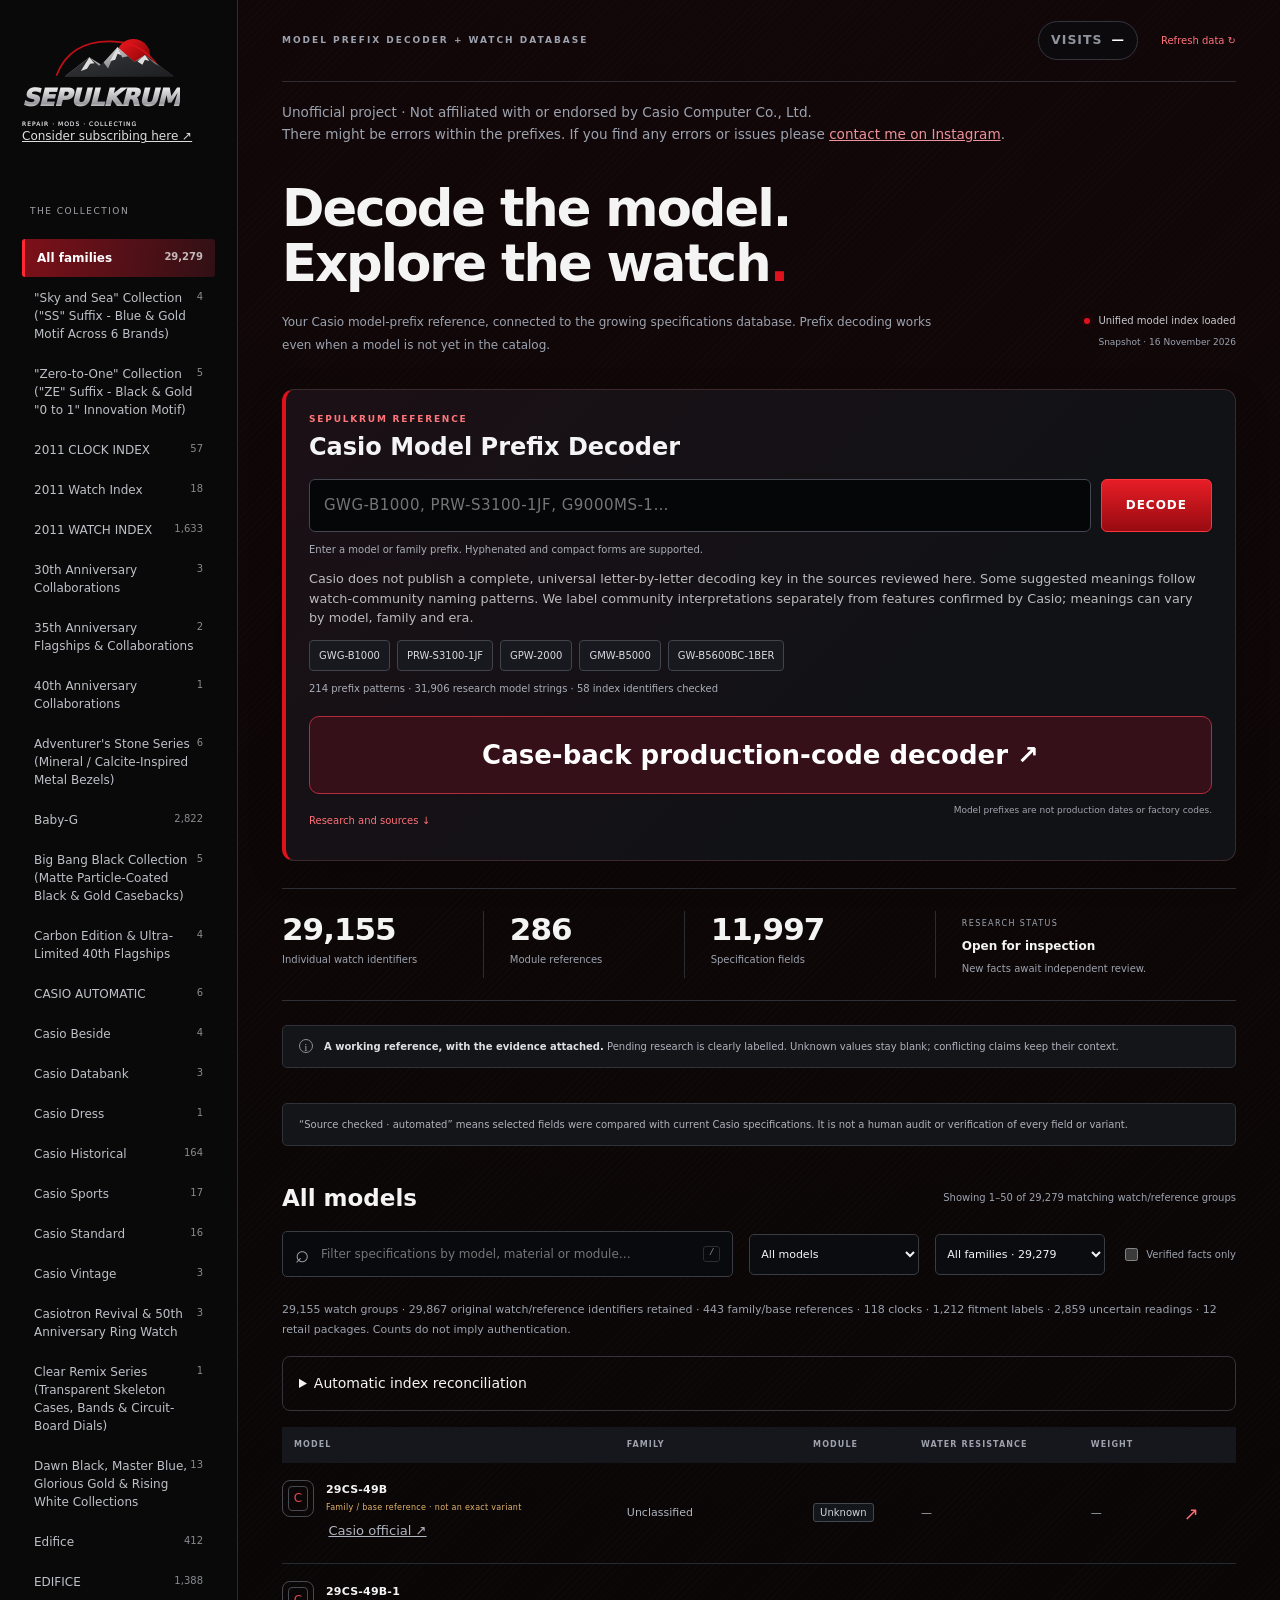
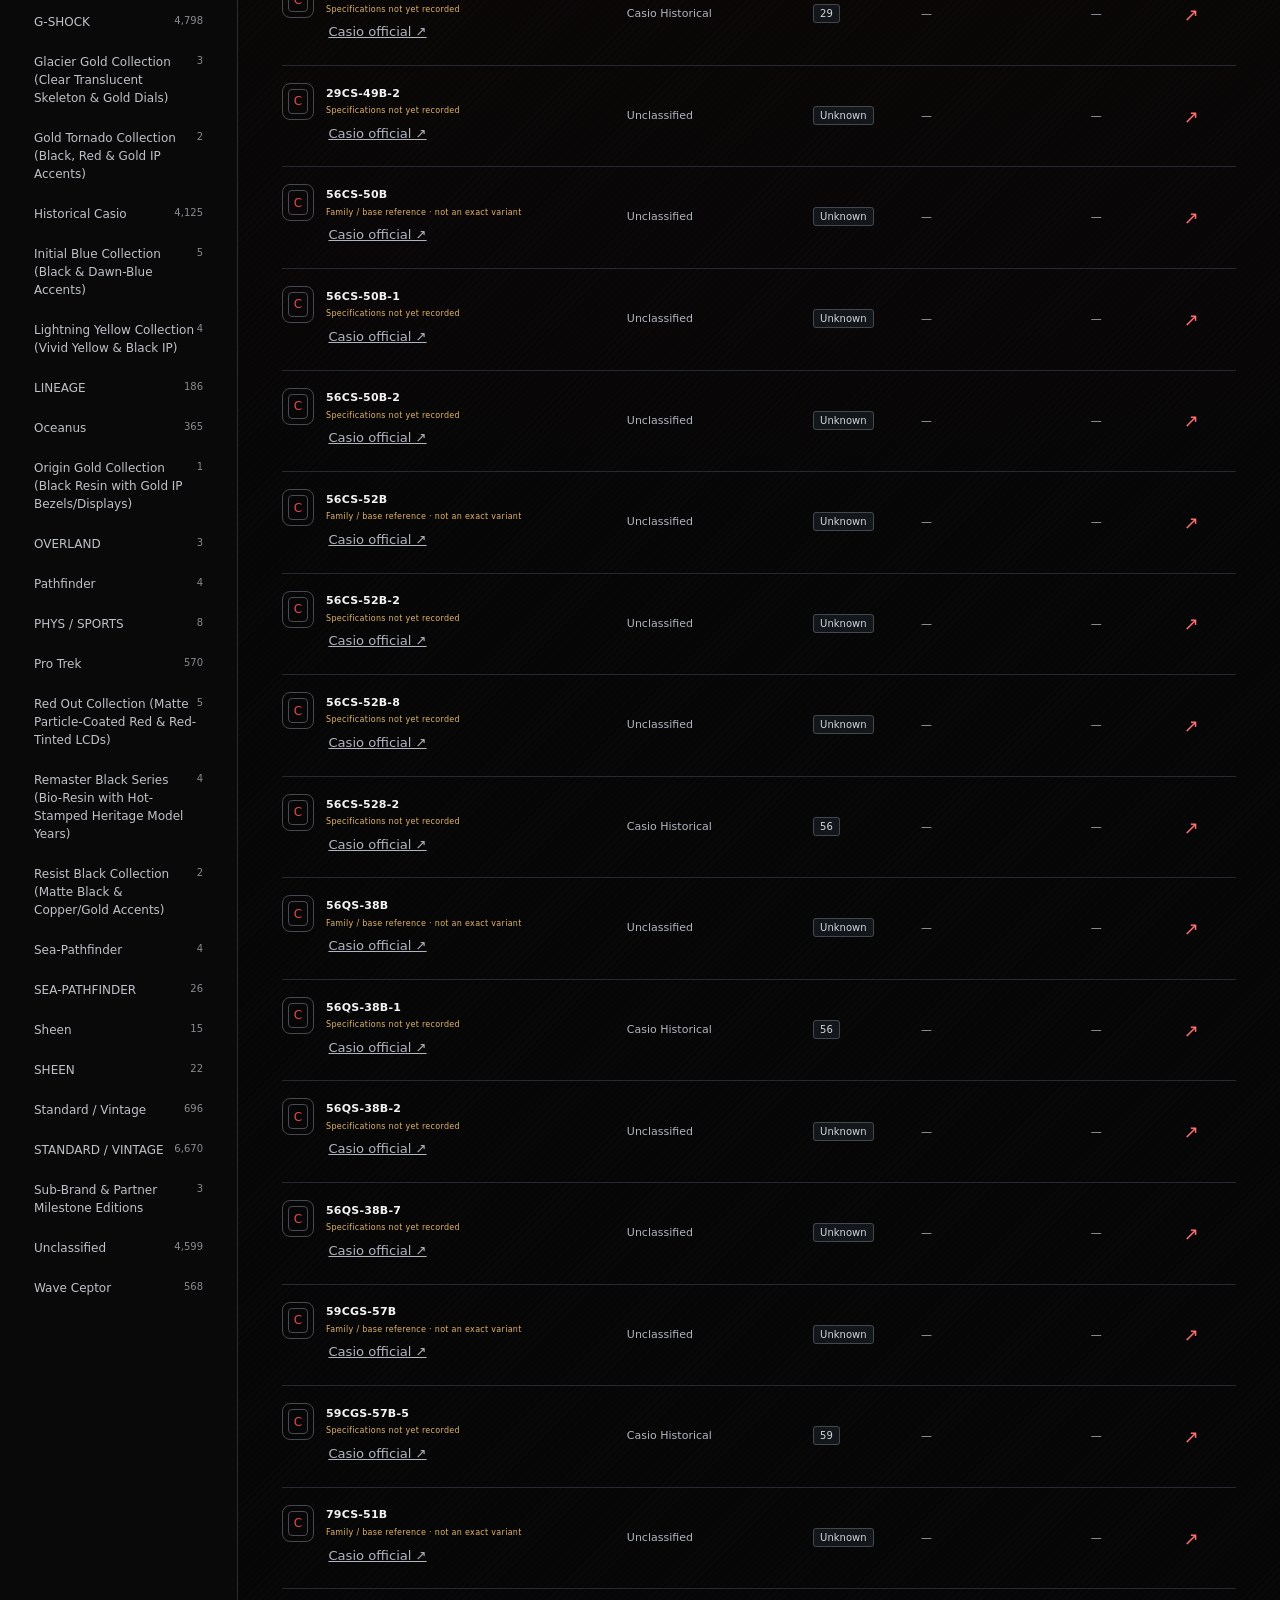
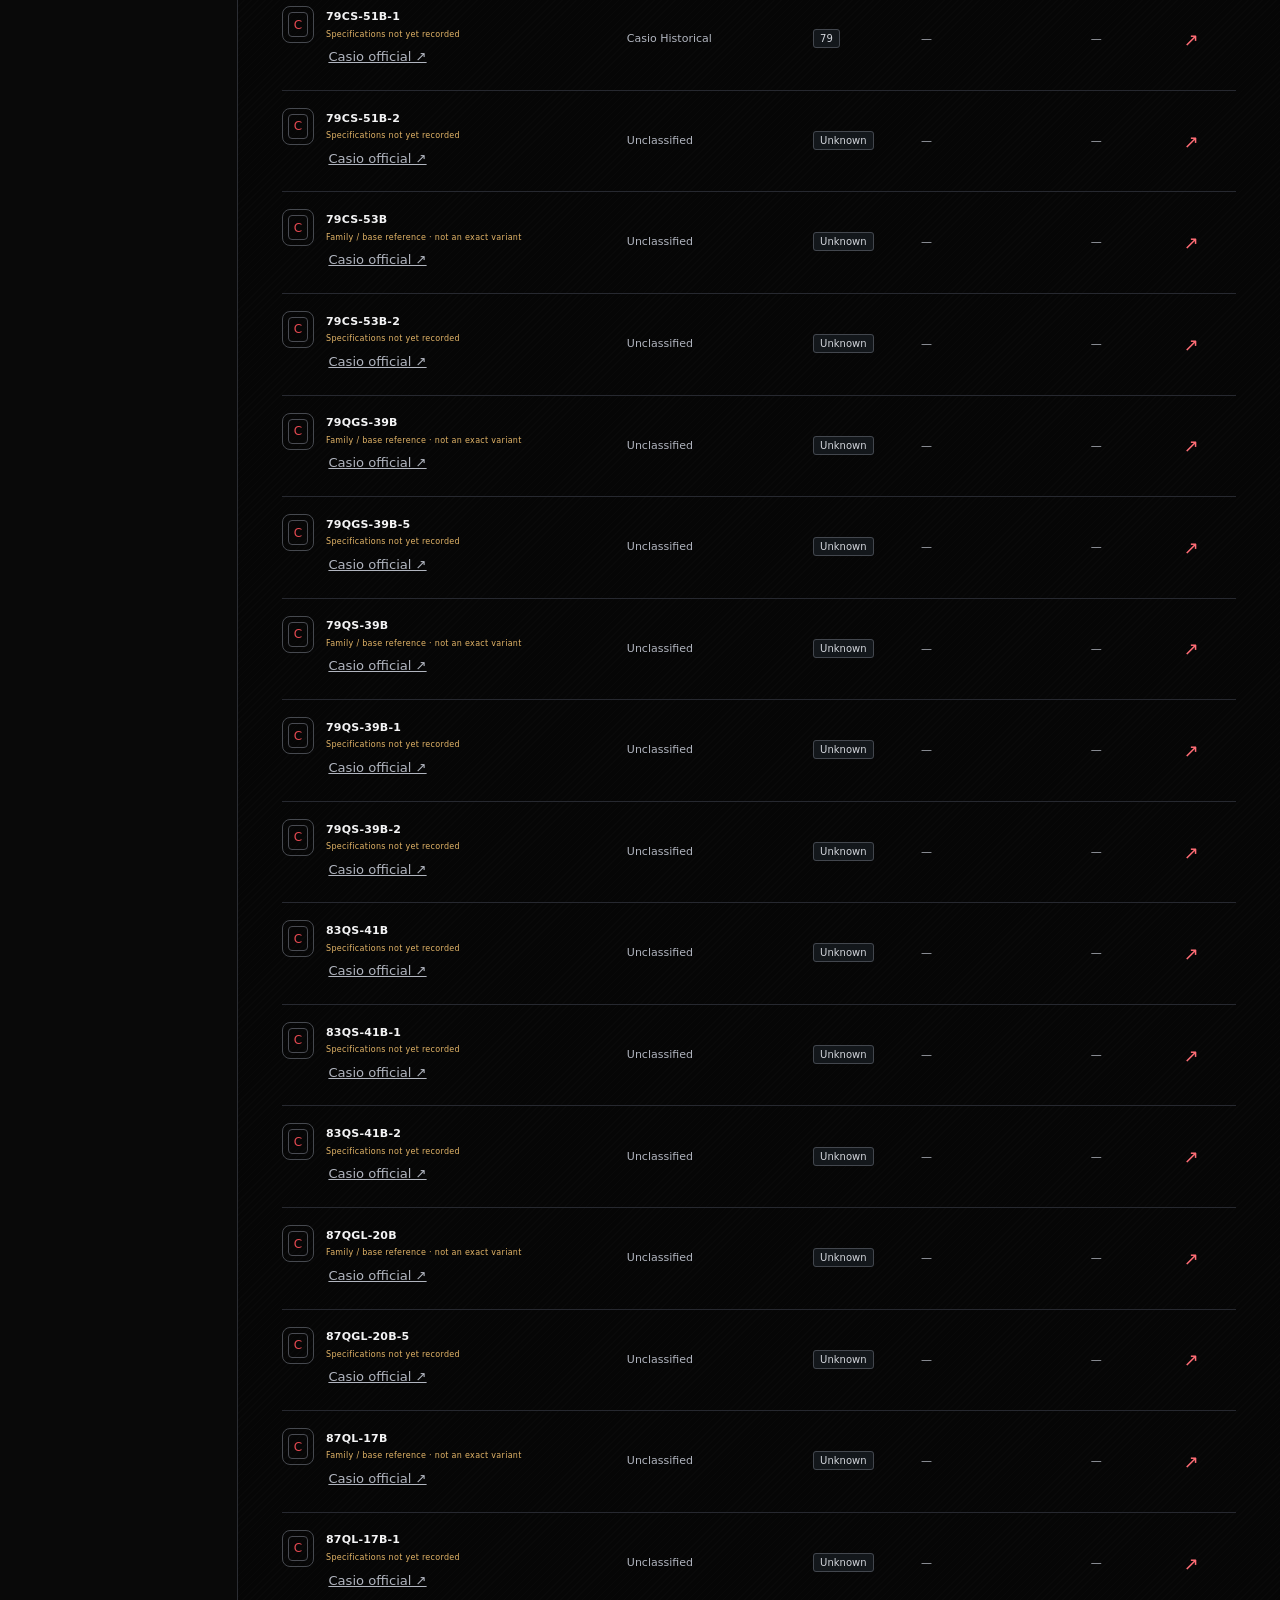
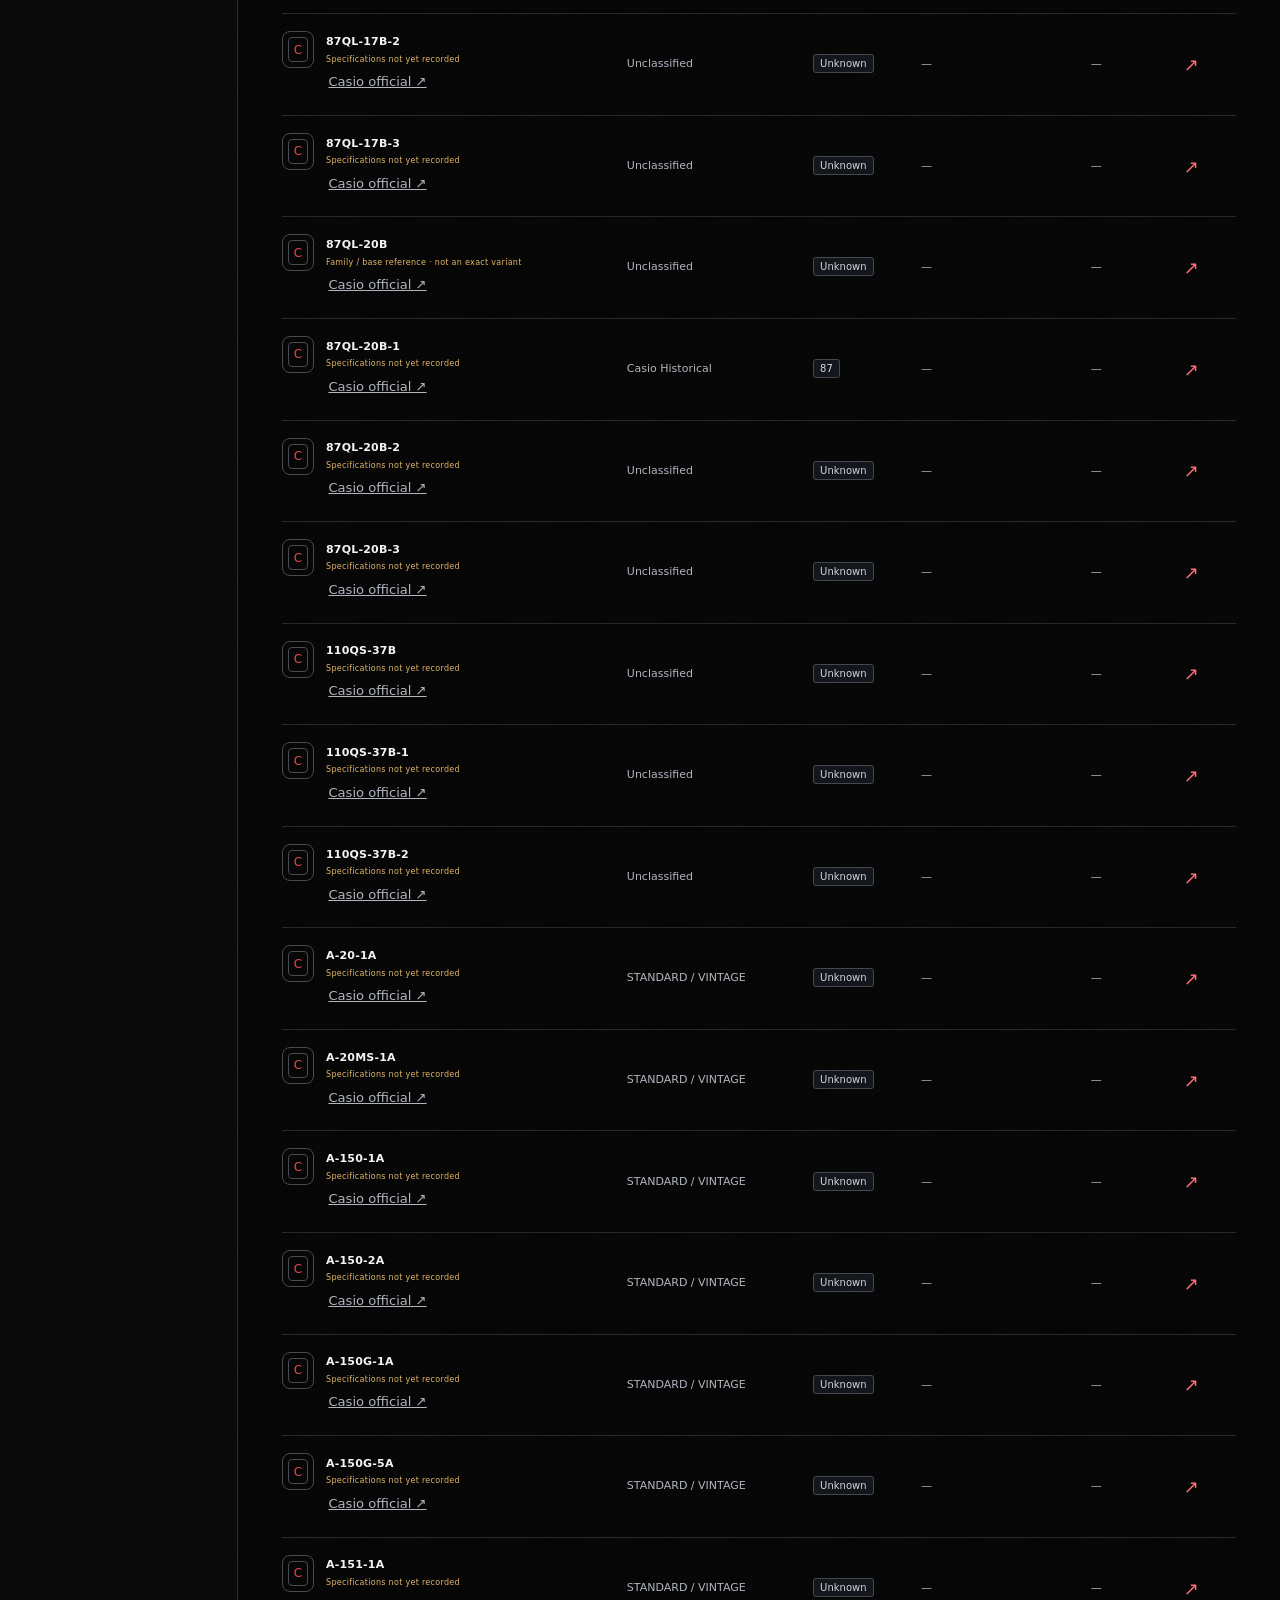
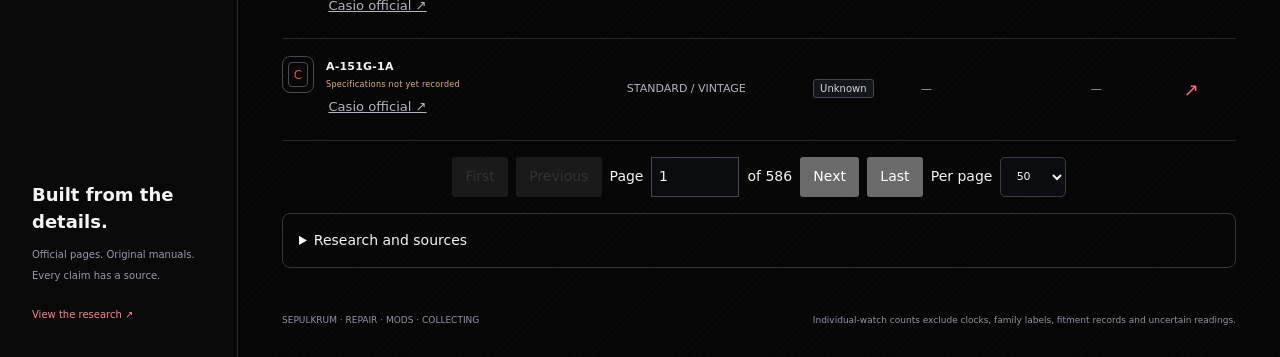
==== prefixes/index.html @ 266c1bc8 "Implement G-B001MVA research and Module 3519 specifications; keep images beta only" ====
<!doctype html><html lang="en"><head><meta charset="UTF-8"><meta name="viewport" content="width=device-width,initial-scale=1"><meta name="theme-color" content="#090909"><meta name="description" content="Explore the SEPULKRUM Casio watch specifications database. Model details, module functions and original source evidence."><title>SEPULKRUM — Model Prefix Decoder & Specifications</title><link rel="stylesheet" href="style.css?v=official-audit-20261117"></head><body>
<a class="skip" href="#search">Skip to watch search</a>
<div class="layout"><aside class="sidebar"><a class="brand" href="#" aria-label="SEPULKRUM home"><img class="brand-emblem" src="brand-emblem.svg" alt="SEPULKRUM mountain and red sun emblem"><span class="brand-name">SEPULKRUM<small>REPAIR · MODS · COLLECTING</small></span></a><a class="subscribe-link" href="https://www.youtube.com/@sepulkrum?sub_confirmation=1" target="_blank" rel="noopener noreferrer">Consider subscribing here ↗</a><div class="collection-heading"><span>THE COLLECTION</span></div><nav id="families" aria-label="Filter by Casio family"></nav><div class="sidebar-foot"><p>Built from the details.</p><small>Official pages. Original manuals.<br>Every claim has a source.</small><a href="https://github.com/SEPULKRUM/casio-watch-specs" target="_blank" rel="noopener noreferrer">View the research ↗</a></div></aside>
<main><header class="topline"><span class="eyebrow">MODEL PREFIX DECODER + WATCH DATABASE</span><div class="top-actions"><span class="visit-badge" title="Model Prefix Decoder visits"><span class="visit-label">Visits</span><span class="visit-number" id="prefixVisitCount" aria-live="polite">—</span></span><button id="refresh" class="text-button">Refresh data ↻</button></div></header>
<p class="unofficial-disclaimer" role="note">Unofficial project · Not affiliated with or endorsed by Casio Computer Co., Ltd.<br>There might be errors within the prefixes. If you find any errors or issues please <a href="https://www.instagram.com/master_tinkerer_sommelier?dlrf=MXQwZjltd3k2bmtzMA%3D%3D&amp;utm_source=qr" target="_blank" rel="noopener noreferrer">contact me on Instagram</a>.</p><section class="intro"><div><h1>Decode the model.<br>Explore the watch<span>.</span></h1><p>Your Casio model-prefix reference, connected to the growing specifications database. Prefix decoding works even when a model is not yet in the catalog.</p></div><div class="data-note"><span class="pulse"></span><span id="data-status" role="status">Loading catalog…</span><small id="updated">Public reference · growing collection</small></div></section>
<section class="prefix-panel" aria-labelledby="prefix-heading"><div class="section-kicker">SEPULKRUM REFERENCE</div><h2 id="prefix-heading">Casio Model Prefix Decoder</h2><form id="prefix-form" class="prefix-form"><label class="sr-only" for="prefix-input">Casio model or prefix</label><input id="prefix-input" placeholder="GWG-B1000, PRW-S3100-1JF, G9000MS-1…" autocomplete="off" spellcheck="false" maxlength="80"><button class="decode-button" type="submit">DECODE</button></form><p class="prefix-help">Enter a model or family prefix. Hyphenated and compact forms are supported.</p><p id="decoder-disclosure" class="decoder-disclosure" role="note">Some suggested meanings are watch-community interpretations. Casio-confirmed features are labelled separately.</p><div class="prefix-examples"><button type="button" data-model="GWG-B1000">GWG-B1000</button><button type="button" data-model="PRW-S3100-1JF">PRW-S3100-1JF</button><button type="button" data-model="GPW-2000">GPW-2000</button><button type="button" data-model="GMW-B5000">GMW-B5000</button><button type="button" data-model="GW-B5600BC-1BER">GW-B5600BC-1BER</button></div><p id="reference-coverage" class="prefix-help" aria-live="polite">Loading research model references…</p>
<section id="prefix-result" aria-live="polite" hidden></section><p class="prefix-foot"><button id="show-research" type="button" class="text-button">Research and sources ↓</button><a class="caseback-link" href="https://sepulkrum.github.io/watch-code-decoder/" target="_blank" rel="noopener noreferrer">Case-back production-code decoder ↗</a><span>Model prefixes are not production dates or factory codes.</span></p></section>
<section class="stats" aria-label="Database coverage"><div><strong id="model-count">—</strong><span>Individual watch identifiers</span></div><div><strong id="module-count">—</strong><span>Module references</span></div><div><strong id="fact-count">—</strong><span>Specification fields</span></div><div class="status-stat"><span class="tiny-label">RESEARCH STATUS</span><strong>Open for inspection</strong><span>New facts await independent review.</span></div></section>
<div class="review-note"><span class="note-icon">i</span><p><strong>A working reference, with the evidence attached.</strong> Pending research is clearly labelled. Unknown values stay blank; conflicting claims keep their context.</p></div>
<p class="review-note">“Source checked · automated” means selected fields were compared with current Casio specifications. It is not a human audit or verification of every field or variant.</p>
<section class="browser" aria-labelledby="list-heading"><div class="browser-title"><h2 id="list-heading">All models</h2><span id="result-count" aria-live="polite"></span></div><div class="toolbar"><div class="search-wrap"><span aria-hidden="true">⌕</span><input id="search" type="search" placeholder="Filter specifications by model, material or module…" autocomplete="off" aria-label="Search watches"><kbd>/</kbd></div><select id="search-mode" aria-label="Record category"><option value="models" selected>All models</option><option value="watch">Individual watch identifiers</option><option value="specifications">Models with specifications</option><option value="reference-only">Reference-only models</option><option value="family">Family/base references</option><option value="clock">Clocks</option><option value="fitment">Combined parts-fitment records</option><option value="package">Documented retail packages</option><option value="uncertain">Uncertain readings</option><option value="all">All records</option></select><select id="family-select" aria-label="Filter by family"><option value="">All families</option></select><label class="verified"><input id="verified" type="checkbox"> Verified facts only</label></div>
<p id="index-summary" class="detail-description" aria-live="polite"></p><details class="guide-reference"><summary>Automatic index reconciliation</summary><div id="reconciliation-summary"></div></details><div id="load-error" class="empty" hidden><h3>The catalog couldn’t load</h3><p id="load-message"></p><button id="retry" class="primary">Try again</button></div><div class="table-scroll"><table><thead><tr><th scope="col">MODEL</th><th scope="col">FAMILY</th><th scope="col">MODULE</th><th scope="col">WATER RESISTANCE</th><th scope="col">WEIGHT</th><th scope="col"><span class="sr-only">Open model</span></th></tr></thead><tbody id="results"></tbody></table></div><nav class="search-pagination" aria-label="Search result pages"><button id="page-first" type="button">First</button><button id="page-prev" type="button">Previous</button><label for="page-number">Page</label><input id="page-number" type="number" min="1" value="1" aria-label="Result page"><span id="page-count"></span><button id="page-next" type="button">Next</button><button id="page-last" type="button">Last</button><label for="page-size">Per page</label><select id="page-size"><option value="25">25</option><option value="50" selected>50</option><option value="100">100</option></select></nav><div id="empty" class="empty" hidden><span class="empty-symbol">⌕</span><h3>No matching records</h3><p id="empty-message">Try another model or a broader search.</p><button id="reset" class="primary">Reset filters</button></div></section>
<details id="research-sources" class="guide-reference"><summary>Research and sources</summary><p class="detail-description">Optional research guides, historical catalog references and source records. Expand a panel below to inspect the evidence.</p><details class="decoder-rules"><summary>How this decoder interprets model codes</summary><ul id="decoder-rules"></ul></details>
<details class="guide-reference"><summary>All supplied guide interpretations</summary><p class="prefix-help">Family tendencies and community readings; check exact-model specifications. The guides do not provide a universal Casio letter key.</p><div id="guide-reference"></div></details>
<details class="reference-browser"><summary>Search the extracted model-reference library</summary><p class="prefix-help">Uses the decoder input above. Counts include unverified research candidates, not additional specification records.</p><section id="reference-matches" aria-label="Matching research model references"></section></details>
<details class="guide-reference"><summary>Historical scan readings requiring visual review (56)</summary><p>These uncertain labels are preserved separately. They are not added as confirmed models or assigned modules.</p><ul id="historical-review-list"></ul></details>
<details class="guide-reference"><summary>Consolidated model specifications and source cautions</summary><p>All supplied compilation tables are available here. Shared family values, regional aliases and reported-only identifiers are kept separate from exact-model specifications. Original sources have not been independently rechecked.</p><ul id="combined-cautions"></ul><div id="combined-reference-tables"></div><details><summary>Reported identifiers and excluded / shortened references</summary><ul id="combined-reported-list"></ul></details><details><summary>Original source register cited by compilation</summary><ul id="combined-source-register"></ul></details></details>
<details class="guide-reference"><summary>Pro Trek &amp; Sea-Pathfinder source reference · 79 model codes</summary><p>Supplied compilation: regional references remain separate; shared dimensions retain family scope. Original documents and graphic/module associations have not been independently rechecked.</p><ul id="protrek-cautions"></ul><details><summary>16 family specifications and comparison values</summary><div id="protrek-families"></div></details><details><summary>79 exact model-reference entries</summary><div id="protrek-models"></div></details><details><summary>SPF-100 archived-page versus graphic claims</summary><div id="protrek-spf"></div></details><details><summary>Source register</summary><ul id="protrek-sources"></ul></details></details>
<details class="guide-reference"><summary>2011 catalog index · 311 watch rows / 109 clocks</summary><p>Watch entries are printed family/base labels, not every retail SKU. The two SDB-100J suffix/weight groups remain separate rows under one indexed identifier. Clock entries have index references only.</p><ul id="catalog-2011-cautions"></ul><details><summary>Watch-family sizes, mass and indexed modules</summary><div id="catalog-2011-watches"></div></details><details><summary>Clock index entries</summary><div id="catalog-2011-clocks"></div></details></details>
<details class="guide-reference"><summary>Oceanus / G-SHOCK and 2016 catalog listings · 323 rows</summary><p>Historical prices and shared section descriptions retain their original source scope. No module assignments are inferred.</p><ul id="catalog-batch-cautions"></ul><div id="catalog-batch-sources"></div></details>
<details class="guide-reference" id="watchnavi-panel"><summary>WATCHNAVI 2015 OCR research · 2,098 placements</summary><p>Searchable OCR captions, not verified specifications. Original spellings, review flags, approximate year headings and repeated placements are retained.</p><ul id="watchnavi-cautions"></ul><label for="watchnavi-query">Search model reading, year heading or caption</label><input id="watchnavi-query" type="search" autocomplete="off" placeholder="DW-5000C, 1995, titanium…"><p id="watchnavi-count" aria-live="polite"></p><div id="watchnavi-results"></div><button type="button" id="watchnavi-prev">Previous 40</button><button type="button" id="watchnavi-next">Next 40</button><details><summary>42 unresolved appendix labels</summary><ul id="watchnavi-unresolved"></ul></details></details>
<details id="master-panel" class="guide-reference">
<summary>Search the supplied 2026 model and module master</summary>
<p id="master-status">Loading supplied research…</p>
<p>Identifier-only entries are research references. Combined fitment labels stay intact. Model cases, module functions and historical associations are separate; source verification claims remain unreviewed.</p>
<label for="master-query">Find a raw reference, model, module or supplied detail</label>
<input id="master-query" type="search" placeholder="GW-9500, GWF-D1000BC, 1433…">
<label for="master-category">Reference type</label>
<select id="master-category"><option value="all">All supplied references</option><option value="individual">Schema-compatible individual identifiers</option><option value="fitment">Combined parts / fitment labels</option><option value="unresolved">Other unresolved raw readings</option><option value="enriched">Entries with a case specification source</option><option value="module">Entries with module associations</option></select>
<p id="master-count" aria-live="polite"></p><div id="master-results"></div>
<button id="master-prev" type="button">Previous 40</button> <button id="master-next" type="button">Next 40</button>
<details><summary>Source qualifications and report corrections</summary><ul id="master-cautions"></ul><div id="master-notes"></div></details>
<details><summary>All 18 supplied module function profiles</summary><div id="master-modules"></div></details>
<details><summary>Earlier catalog values and supplied differences</summary><div id="master-comparisons"></div></details>
<details><summary>Supplied source register · links have not been independently rechecked</summary><ul id="master-sources"></ul></details>
<p>Unknown fields remain blank.</p>
</details></details>
<footer><span>SEPULKRUM · REPAIR · MODS · COLLECTING</span><span>Individual-watch counts exclude clocks, family labels, fitment records and uncertain readings.</span></footer></main></div>
<dialog id="detail" aria-labelledby="detail-title"><div class="dialog-top"><span class="eyebrow">WATCH REFERENCE</span><button id="close" class="close" aria-label="Close watch details">×</button></div><div id="detail-body"></div></dialog>
<script type="module" src="app.mjs?v=gb001-20261122"></script><script data-goatcounter="https://sepulkrumdecoder.goatcounter.com/count" data-goatcounter-settings='{"path":"/watch-code-decoder/prefixes/"}' async src="https://gc.zgo.at/count.js"></script>
<script>(function(){
 const target=document.getElementById("prefixVisitCount");if(!target)return;
 const path="/watch-code-decoder/prefixes/";
 fetch("https://sepulkrumdecoder.goatcounter.com/counter/"+encodeURIComponent(path)+".json",{cache:"no-store"})
  .then(response=>{if(response.status===404)return {count:"0"};if(!response.ok)throw new Error("Counter unavailable");return response.json()})
  .then(data=>{target.textContent=data.count===undefined?"—":String(data.count)})
  .catch(()=>{target.textContent="—"});
})();</script>
</body></html>
---- prefixes/style.css ----
:root{--bg:#f6f5f0;--paper:#fffefa;--ink:#202d27;--muted:#68716b;--line:#dedfd6;--green:#1f6651;--side:#14251e;--gold:#caa76b}*{box-sizing:border-box}body{margin:0;background:var(--bg);color:var(--ink);font-family:Inter,Arial,sans-serif;font-size:14px;line-height:1.5}button,input,select{font:inherit}button,a,input,select,summary{-webkit-tap-highlight-color:transparent}button,a{touch-action:manipulation}button{cursor:pointer}a{color:inherit}button:focus-visible,a:focus-visible,summary:focus-visible{outline:3px solid #82bca5;outline-offset:3px}.layout{display:grid;grid-template-columns:238px minmax(0,1fr);min-height:100vh}.sidebar{background:var(--side);color:#f1f3e8;padding:35px 22px;display:flex;flex-direction:column}.brand{text-decoration:none;display:flex;gap:12px;align-items:center;font-size:16px;letter-spacing:1.4px;font-weight:750}.brand small{display:block;letter-spacing:1.65px;font-size:8px;font-weight:500;opacity:.6;margin-top:3px}.brand-mark{border:1px solid #779580;border-radius:50%;height:34px;width:34px;display:grid;place-items:center;color:var(--gold);font-family:Georgia,serif;font-size:25px}.collection-heading{margin:60px 8px 18px;display:flex;align-items:center;justify-content:space-between;font-size:9px;letter-spacing:1.5px;color:#9aada2}.beta{border:1px solid #5a6b5d;border-radius:4px;padding:2px 5px;color:#c6c59c;font-size:8px}.family{width:100%;background:none;border:0;color:#b6c5bb;display:flex;text-align:left;justify-content:space-between;padding:10px 12px;border-radius:6px;margin:2px 0;font-size:12px}.family:hover{background:#20362b}.family[aria-pressed=true]{background:#e7eadd;color:#172d21;font-weight:700}.family-count{font-size:10px;opacity:.7}.sidebar-foot{margin-top:auto;padding:45px 10px 0}.sidebar-foot p{font-family:Georgia,serif;font-size:18px;margin-bottom:8px;color:#cbb58b}.sidebar-foot small{font-size:10px;line-height:1.8;color:#99ada0}.sidebar-foot a{display:block;font-size:10px;margin-top:22px;text-decoration:none;color:#c1cdc4}main{padding:0 44px;max-width:1700px;width:100%;margin:auto}.topline{height:82px;border-bottom:1px solid var(--line);display:flex;align-items:center;justify-content:space-between;gap:16px}.eyebrow{font-size:9px;letter-spacing:2px;font-weight:700;color:var(--muted)}.top-actions{display:flex;gap:23px;font-size:10px;align-items:center}.top-actions a{text-decoration:none}.text-button{background:none;border:0;color:var(--green);padding:9px 0;font-size:10px}.text-button:disabled{opacity:.5}.intro{display:flex;justify-content:space-between;align-items:flex-end;gap:24px;margin:42px 0 32px}h1{font-family:Georgia,'Times New Roman',serif;font-weight:400;font-size:clamp(36px,4vw,59px);letter-spacing:-2.2px;line-height:1.08;margin:0 0 20px}h1 span{color:var(--green)}.intro p{font-size:12px;color:var(--muted);line-height:1.9;margin:0}.data-note{font-size:10px;color:var(--green);white-space:nowrap;padding-bottom:7px}.data-note small{display:block;color:var(--muted);font-size:9px;margin:8px 0 0 14px}.pulse{width:6px;height:6px;display:inline-block;background:#5a936a;border-radius:50%;margin-right:8px}.stats{display:grid;grid-template-columns:1fr 1fr 1.25fr 1.5fr;border-top:1px solid var(--line);border-bottom:1px solid var(--line);padding:22px 0}.stats>div{padding-left:26px;border-left:1px solid var(--line)}.stats>div:first-child{padding-left:0;border:0}.stats strong{display:block;font-size:31px;line-height:1.2;font-weight:500;letter-spacing:-1px;font-variant-numeric:tabular-nums}.stats span{font-size:10px;color:var(--muted)}.stats .status-stat strong{font-size:12px;font-weight:600;letter-spacing:0;margin:7px 0 3px}.tiny-label{font-size:8px!important;letter-spacing:1.4px}.review-note{display:flex;align-items:flex-start;gap:11px;margin:24px 0 35px;background:#eeeee4;padding:13px 16px;border-radius:5px;color:#67705e;font-size:10px}.review-note p{margin:0}.review-note strong{font-weight:600;color:#45513e}.note-icon{border:1px solid #88917b;border-radius:50%;width:14px;min-width:14px;height:14px;font-family:Georgia,serif;text-align:center;font-size:10px}.browser-title{display:flex;align-items:center;justify-content:space-between;margin-bottom:16px}.browser-title h2{font-family:Georgia,serif;font-size:24px;font-weight:400;margin:0}.browser-title>span{font-size:10px;color:var(--muted)}.toolbar{display:flex;align-items:center;gap:16px;margin-bottom:23px}.search-wrap{display:flex;align-items:center;gap:10px;flex:1;border:1px solid var(--line);border-radius:5px;background:var(--paper);padding:0 12px;min-width:150px}.search-wrap>span{font-size:24px;color:var(--muted)}input[type=search]{border:0;outline:none;background:none;width:100%;min-width:0;font-size:12px;height:44px;color:var(--ink)}.search-wrap:focus-within{outline:2px solid #73a48c;outline-offset:1px}kbd{font-size:9px;border:1px solid var(--line);padding:0 5px;border-radius:3px;color:#8c9289}select{max-width:170px;border:1px solid var(--line);border-radius:5px;padding:12px 7px;background:var(--paper);color:var(--ink);font-size:11px}.verified{font-size:10px;display:flex;align-items:center;gap:5px;color:var(--muted);white-space:nowrap}.verified input{accent-color:var(--green)}.table-scroll{overflow:auto}table{border-collapse:collapse;width:100%;text-align:left;white-space:nowrap}thead{background:#edeee5}th{font-size:8px;letter-spacing:1.1px;color:#737c6d;padding:12px 10px;font-weight:600}td{padding:17px 10px;border-bottom:1px solid #e5e5dd;font-size:11px;color:#667269}td:first-child{padding-left:0}th:first-child{padding-left:12px}.model-button{display:flex;gap:12px;align-items:center;border:0;background:none;color:var(--ink);text-align:left;padding:0;width:100%}.watch-mark{border:1px solid #c9d1c5;border-radius:8px;width:32px;height:37px;display:grid;place-items:center;color:#59745d;font-size:12px;position:relative}.watch-mark:after{content:'';position:absolute;inset:5px;border:1px solid #c9d1c5;border-radius:4px}.model-button strong{font-size:11px;font-weight:650;letter-spacing:.2px}.model-button small{display:block;margin-top:3px;font-size:8px;letter-spacing:.3px;color:#96805e}.module-tag{font-size:10px;border:1px solid #d8ded1;border-radius:3px;padding:3px 6px;color:#4e6654}.module-tag.ambiguous{background:#f3ecd9;color:#897148;border-color:#e9dfc5}.row-open{background:none;border:0;color:var(--green);font-size:18px;padding:9px}tbody tr:hover{background:#efefe7}.empty{text-align:center;padding:45px 18px;border-top:1px solid var(--line)}.empty h3{font-family:Georgia,serif;font-size:25px;font-weight:400;margin:8px}.empty p{font-size:12px;color:var(--muted)}.empty-symbol{font-size:35px;color:var(--green)}.primary{background:var(--green);color:white;border:0;padding:10px 16px;border-radius:4px;font-size:12px}footer{padding:30px 0;display:flex;justify-content:space-between;gap:20px;color:#899182;font-size:9px}dialog{margin:0 0 0 auto;height:100dvh;max-height:100dvh;width:min(650px,100%);max-width:100%;border:0;padding:0;background:var(--paper);color:var(--ink);box-shadow:-20px 0 80px #15251e30}dialog::backdrop{background:#11231b66;backdrop-filter:blur(3px)}.dialog-top{position:sticky;top:0;background:var(--paper);z-index:2;padding:15px 26px;border-bottom:1px solid var(--line);display:flex;justify-content:space-between;align-items:center}.close{font-size:28px;line-height:1;border:0;background:none;color:var(--ink);padding:4px 10px}#detail-body{padding:28px}.detail-family{font-size:10px;letter-spacing:1.5px;text-transform:uppercase;color:var(--green)}#detail-title{font-size:32px;line-height:1.2;margin:10px 0 12px;font-family:Georgia,serif;font-weight:400;overflow-wrap:anywhere}.pill{display:inline-block;padding:4px 8px;background:#f1e9d9;color:#8b6835;border:1px solid #e7dbc1;border-radius:4px;font-size:9px}.detail-link{font-size:10px;color:var(--green);margin-left:12px}.detail-section{margin-top:28px}.detail-section h3{font-family:Georgia,serif;font-weight:400;font-size:22px;margin:0 0 13px}.detail-description{color:var(--muted);font-size:11px;line-height:1.8}.fact{padding:13px 0;border-bottom:1px solid var(--line)}.fact-head{display:flex;justify-content:space-between;gap:15px}.fact-label{font-size:10px;color:var(--muted);max-width:50%}.fact-value{font-size:12px;text-align:right;font-weight:550;overflow-wrap:anywhere}.fact details{margin-top:5px}.fact summary{font-size:9px;cursor:pointer;color:#8c785c;list-style:none;text-align:right}.fact summary:before{content:'+ ';}.fact details[open] summary:before{content:'− ';}.evidence{margin:10px 0 0;padding:12px;background:#f1f1e8;font-size:10px;line-height:1.7;overflow-wrap:anywhere}.evidence p{margin:5px 0}.evidence a{color:var(--green)}.source{border-top:1px solid #dcdfd2;margin-top:10px;padding-top:10px}.source:first-of-type{border:0}.source-location{color:var(--muted)}.unknowns{font-size:10px;line-height:1.8;color:#7c8478;margin-top:15px}.module-option{border:1px solid var(--line);border-radius:5px;margin:12px 0;padding:15px}.module-option>summary{font-size:12px;cursor:pointer;font-weight:600}.module-option small{font-size:10px;font-weight:400;color:var(--muted);display:block;margin-top:6px}.structured{font-size:11px;margin:8px 0 0;background:#f4f4ed;padding:10px;border-radius:4px}.structured-row{display:flex;gap:15px;justify-content:space-between;padding:3px 0}.structured-row>span:first-child{color:var(--muted);flex:1}.structured-row>span:last-child{text-align:right;flex:1;overflow-wrap:anywhere}.structured-group{margin:6px 0;border-left:2px solid #d5ddce;padding-left:10px}.skip{position:fixed;top:-100px;left:10px;z-index:5;background:white;padding:10px}.skip:focus{top:10px}.sr-only{position:absolute;width:1px;height:1px;overflow:hidden;clip:rect(0,0,0,0)}[hidden]{display:none!important}@media(min-width:1450px){main{padding:0 65px}.intro{margin-top:55px}}@media(max-width:1100px){.layout{grid-template-columns:205px minmax(0,1fr)}.sidebar{padding:28px 15px}main{padding:0 25px}.intro{display:block}.data-note{margin-top:20px}.data-note small{display:inline;margin-left:14px}.stats{grid-template-columns:1fr 1fr 1fr}.status-stat{display:none}.top-actions{gap:13px}.verified{font-size:9px}}@media(max-width:760px){.layout{display:block}.sidebar{padding:18px 20px;display:block}.brand{font-size:14px}.brand small{font-size:7px}.brand-mark{height:29px;width:29px;font-size:22px}.collection-heading,.sidebar-foot,#families{display:none}main{padding:0 19px}.topline{height:58px}.eyebrow{font-size:8px;letter-spacing:1px}.top-actions{font-size:9px}.text-button{font-size:9px}.intro{margin:30px 0 24px}h1{font-size:42px;letter-spacing:-1.5px}.intro p{font-size:11px}.data-note{font-size:9px;white-space:normal}.data-note small{display:block;margin-left:14px}.stats{padding:20px 0}.stats strong{font-size:27px}.stats>div{padding-left:18px}.stats span{font-size:9px}.review-note{font-size:9px;margin-bottom:26px}.browser-title h2{font-size:23px}.toolbar{flex-wrap:wrap;gap:10px}.search-wrap{flex-basis:100%}select{max-width:100%;flex:1}.verified{font-size:10px}th:nth-child(4),td:nth-child(4),th:nth-child(5),td:nth-child(5){display:none}th{font-size:7px;padding:10px 6px;letter-spacing:.5px}td{font-size:10px;padding:16px 6px}.watch-mark{width:27px;height:33px}.model-button{gap:9px}.model-button strong{font-size:10px}.module-tag{font-size:9px}footer{display:block;font-size:8px}footer span{display:block;margin:5px 0}#detail-body{padding:22px}.dialog-top{padding:14px 18px}.desktop{display:none}}
/* SEPULKRUM's established black / red / silver identity. */
:root{color-scheme:dark;--bg:#060606;--paper:#101114;--ink:#f4f4f5;--muted:#9ca3af;--line:#2b2d33;--green:#df111a;--side:#090909;--gold:#e7e7e9}body{font-family:Inter,system-ui,-apple-system,'Segoe UI',sans-serif;background:radial-gradient(circle at 60% -10%,#550b1233,transparent 40%),repeating-linear-gradient(135deg,#ffffff03 0 1px,transparent 1px 5px),#060606}.sidebar{border-right:1px solid var(--line)}.brand{flex-direction:column;align-items:flex-start;gap:0;letter-spacing:0}.brand-emblem{width:150px;height:auto;align-self:center}.brand-name{font-size:24px;font-weight:1000;font-style:italic;letter-spacing:-1px;line-height:1.1;background:linear-gradient(180deg,#fafafa,#98989d 44%,#ededed 57%,#8f8f93 72%,#f3f3f3);background-clip:text;-webkit-background-clip:text;color:transparent}.brand small{font-size:6px;color:#c5c5ca;-webkit-text-fill-color:#c5c5ca;font-style:normal;letter-spacing:1px;opacity:1;margin-top:9px}.collection-heading{margin-top:36px;color:#a4a4ab}.beta{border-color:#7b171d;color:#ff9b9f}.family{color:#bfc1c8}.family:hover{background:#18191d}.family[aria-pressed=true]{background:linear-gradient(100deg,#7d1019,#301015);color:white;border-left:3px solid #ff2833;border-radius:3px}.sidebar-foot p{font-family:inherit;color:#f4f4f5;font-weight:700}.sidebar-foot small{color:#969ba6}.sidebar-foot a{color:#ff8289}.eyebrow{color:#9ca3af}.topline{border-color:#2b2d33}.top-actions a{color:#c8cbd1}.text-button{color:#ff717a}.intro{margin-top:35px}h1{font-family:inherit;font-size:clamp(32px,4vw,54px);font-weight:850;letter-spacing:-2px}h1 span{color:#df111a}.intro p{max-width:650px}.data-note{color:#c9c9ce}.pulse{background:#df111a;box-shadow:0 0 9px #df111a70}.stats{border-color:#303138}.stats strong{font-weight:750}.review-note{background:#141519;border:1px solid #303239;color:#afb2bb}.review-note strong{color:#dedfe4}.note-icon{border-color:#8c8f98}.browser-title h2{font-family:inherit;font-size:23px;font-weight:750}.search-wrap{background:#090a0d;border-color:#3a3c43}.search-wrap:focus-within{outline-color:#d72c36}input[type=search]{color:#f4f4f5}select{background:#0b0c0f;border-color:#3a3c43}.verified input{accent-color:#df111a}thead{background:#16171c}th{color:#9da2ad}td{color:#b1b5bf;border-color:#272930}tbody tr:hover{background:#15171c}.watch-mark{border-color:#46494f;color:#e44951}.watch-mark:after{border-color:#494b52}.model-button small{color:#e3b568}.module-tag{border-color:#43474e;color:#d2d5db;background:#13171b}.module-tag.ambiguous{border-color:#70582e;background:#302617;color:#efc57b}.row-open{color:#ff6d76}.primary,.decode-button{background:linear-gradient(#e71d26,#970b11);border:1px solid #fa363d;font-weight:850}.fact{border-color:#2b2d33}.fact summary{color:#e3b568}.evidence{background:#16181d}.source{border-color:#34373d}.evidence a{color:#ff9298}.structured{background:#17191f}.structured-group{border-color:#4d3035}.pill{background:#302617;border-color:#70582e;color:#efc57b}.module-option{border-color:#3a3d45;background:#111319}.detail-family,.detail-link{color:#ff767e}#detail-title,.detail-section h3,.empty h3{font-family:inherit;font-weight:750}.structured-row>span:first-child{color:#adb3bd}.unknowns{color:#a0a5af}footer{color:#9296a0}.empty{border-color:#303239}dialog::backdrop{background:#000a}.skip{background:#15171c;color:white}.prefix-panel{position:relative;border:1px solid #3b292e;border-left:4px solid #df111a;border-radius:12px;background:linear-gradient(135deg,#1b1015,#111216 65%);padding:23px;margin:0 0 27px;box-shadow:0 12px 35px #0003}.section-kicker{font-size:9px;font-weight:850;letter-spacing:1.8px;color:#ff767b;margin-bottom:6px}.prefix-panel h2{margin:0 0 17px;font-size:24px;line-height:1.25}.prefix-form{display:flex;gap:10px}.prefix-form input{width:100%;min-width:0;padding:14px;background:#050608;border:1px solid #444650;border-radius:6px;color:white;font-size:15px;letter-spacing:.5px;text-transform:uppercase}.prefix-form input:focus{outline:2px solid #df111a;outline-offset:2px}.decode-button{border-radius:6px;color:white;padding:0 24px;font-size:12px;letter-spacing:1px}.prefix-help{font-size:10px;color:#a9aeb8;margin:10px 0}.prefix-examples{display:flex;flex-wrap:wrap;gap:7px}.prefix-examples button{background:#17191f;border:1px solid #41434d;border-radius:4px;color:#d7dae1;padding:7px 9px;font-size:10px}.prefix-examples button:hover{border-color:#ce2734}.prefix-foot{display:flex;flex-wrap:wrap;justify-content:space-between;gap:10px;font-size:9px;margin:20px 0 0;color:#a2a5ae}.prefix-foot a{color:#ff8b92;text-decoration:none}.decode-header{display:flex;flex-wrap:wrap;gap:12px;justify-content:space-between;align-items:center;margin-top:23px;padding-top:20px;border-top:1px solid #393138}.decode-header h3{font-size:16px;margin:0;overflow-wrap:anywhere}.decode-family{font-size:9px;letter-spacing:1px;color:#ff9298}.decode-chips{display:flex;flex-wrap:wrap;gap:7px;margin:17px 0}.decode-chip{padding:8px 14px;border-radius:7px;font-size:22px;font-weight:850;color:white;max-width:100%;overflow-wrap:anywhere}.decode-chip.prefix{background:#882b3a}.decode-chip.modifier{background:#286d8c}.decode-chip.series{background:#67519a}.decode-chip.variant{background:#476d44}.decode-chip.market{background:#7f6747}.decode-chip.unknown{background:#4e535d}.decode-row{display:grid;grid-template-columns:90px minmax(0,1fr);gap:15px;padding:13px 0;border-bottom:1px solid #2d2d34}.decode-token{font-size:17px;font-weight:850;overflow-wrap:anywhere}.decode-row h4{font-size:11px;color:#b4b8c3;margin:0 0 5px}.decode-row p{font-size:13px;margin:0;color:#ececf0;line-height:1.6}.decode-row small{display:block;font-size:9px;color:#a4a7b2;margin-top:6px}.decode-row a{font-size:9px;color:#ff969d}.decode-coverage{padding:13px;margin-top:15px;border:1px solid #393c45;background:#11151b;border-radius:6px;font-size:11px;color:#c4c8d3}.decode-coverage button{margin-top:10px}.decode-missing{font-size:12px;line-height:1.7;color:#bfc3cd;padding-top:15px}@media(max-width:1100px){.brand-name{font-size:21px}.brand-emblem{width:135px}}@media(max-width:760px){.sidebar{background:linear-gradient(130deg,#121215,#0a090a);border-bottom:3px solid #ae131e}.brand{flex-direction:row;gap:14px;align-items:center}.brand-emblem{width:89px;align-self:auto}.brand-name{font-size:27px;letter-spacing:-1px}.brand small{font-size:6px;letter-spacing:.6px;margin-top:7px}.topline{height:64px;align-items:center}.eyebrow{font-size:7px;letter-spacing:.65px;max-width:140px}.intro{margin-top:25px}h1{font-size:37px}.prefix-panel{padding:17px;border-radius:9px}.prefix-panel h2{font-size:21px}.prefix-form{flex-wrap:wrap}.prefix-form input{flex-basis:100%;font-size:13px}.decode-button{height:41px;width:100%}.prefix-help{font-size:10px}.decode-chip{font-size:20px;padding:8px 11px}.decode-row{grid-template-columns:65px minmax(0,1fr);gap:10px}.decode-row p{font-size:12px}.decode-token{font-size:16px}.browser-title h2{font-size:22px}.stats strong{font-size:26px}}

.parts-section a{display:inline-block;color:#ff9298;font-weight:650;overflow-wrap:anywhere}.parts-section .detail-description{margin-top:10px}

.decoder-disclosure{font-size:.8rem;color:#bbb}.model-color{padding:16px 0;border-top:1px solid #444}.model-color p{font-size:.85rem}.color-swatch{display:inline-block;vertical-align:middle;width:24px;height:24px;margin-right:10px;border:2px solid #aaa;border-radius:50%}.watch-link-card{display:flex;align-items:center;gap:18px;padding:20px;margin:20px 0;border:1px solid #444;border-radius:8px}.watch-outline{display:inline-flex;align-items:center;justify-content:center;width:44px;height:52px;border:3px solid #bbb;border-radius:14px;font-size:2rem}.watch-link-card p{font-size:.9rem;color:#bbb}@media(max-width:420px){.watch-link-card{padding:14px;gap:12px}}

.reference-browser{padding:14px 0;border-top:1px solid #444}.reference-browser>summary{cursor:pointer;font-weight:700}.reference-item{margin:12px 0;padding:12px;border:1px solid #444;border-radius:7px;overflow-wrap:anywhere}.reference-item summary{cursor:pointer}.reference-item small{display:block;margin-top:6px;color:#bbb;font-size:.78rem}.reference-item p{font-size:.82rem}.reference-count{font-size:.9rem;font-weight:700}

.decoder-rules{margin:12px 0 18px;padding:12px;border:1px solid #444;border-radius:7px;font-size:.85rem}.decoder-rules summary{cursor:pointer;font-weight:700}.decoder-rules li{margin:10px 0;line-height:1.6}.confirmed-features{margin:16px 0;padding:16px;border-left:3px solid #a7c6b5;background:#17211d;border-radius:6px}.confirmed-features h4{margin:0 0 8px}.confirmed-features p{font-size:.88rem}.confirmed-features small{display:block;margin-top:10px;color:#c4d3cc}.decode-chip.series-suffix{background:#64553f;color:#fff}.decode-chip.order{background:#49434d;color:#fff}

.community-meaning-label{font-size:.8rem;color:#b8bec6;margin-bottom:5px}.community-meaning{font-size:1rem;font-weight:700;line-height:1.5}.decode-chip.prefix{background:#8a2940;color:#fff}

.unofficial-disclaimer{color:var(--muted,#aaa);font-size:.85rem;line-height:1.6;margin:1.25rem 0}.subscribe-link{display:block;color:#ddd;font-size:.75rem;margin:0 0 1.5rem}.guide-context{border-top:1px solid #333;padding-top:1rem;overflow-wrap:anywhere}.decode-row>div{min-width:0}.decode-row p{overflow-wrap:anywhere}

.guide-reference{margin:1rem 0;padding:1rem;border:1px solid #34343b;border-radius:8px}.guide-reference details{margin:.8rem 0}.guide-reference li{margin:.6rem 0;line-height:1.6}.unofficial-disclaimer a{color:#ee929b;text-decoration:underline}

#master-panel input,#master-panel select{display:block;margin:.4rem 0 1rem;padding:.6rem;border:1px solid #444650;border-radius:5px;width:100%;background:#0b0c0f;color:var(--ink)}
#master-panel label{display:block;margin-top:.8rem}#master-panel summary,#master-panel .structured-row span{overflow-wrap:anywhere}#master-panel .structured-row{flex-wrap:wrap}#master-panel button{margin:.4rem .5rem .4rem 0}

.search-pagination{display:flex;align-items:center;justify-content:center;flex-wrap:wrap;gap:.5rem;margin:1rem 0}.search-pagination input{width:5.5rem;min-height:2.5rem;background:#0b0c0f;color:var(--ink);border:1px solid #444650;padding:.4rem}.search-pagination button,.search-pagination select{min-height:2.5rem;padding:.45rem .7rem}.search-pagination button:disabled{opacity:.4;cursor:default}.toolbar{flex-wrap:wrap}.toolbar .search-wrap{flex:1 1 250px}.model-button strong{overflow-wrap:anywhere}.model-button small{white-space:normal}

.prefix-foot .caseback-link{display:block;flex:1 1 100%;order:-1;box-sizing:border-box;padding:20px 24px;border:1px solid #b62b3c;border-radius:10px;background:#351018;color:#fff;font-size:clamp(18px,2.3vw,26px);font-weight:800;line-height:1.4;text-align:center;text-decoration:none}.prefix-foot .caseback-link:hover{background:#501522;border-color:#ff667b}.prefix-foot .caseback-link:focus-visible{outline:3px solid #ff8b92;outline-offset:4px}

.top-actions .visit-badge{display:inline-flex;align-items:center;gap:9px;padding:9px 12px;border:1px solid #34363e;border-radius:999px;background:rgba(10,12,16,.72);color:#d7d9de;font-weight:800;font-size:.78rem;letter-spacing:.08em;text-transform:uppercase;white-space:nowrap}.visit-badge .visit-label{color:#8f949f}.visit-badge .visit-number{color:#fff;font-variant-numeric:tabular-nums}.top-actions{flex-wrap:wrap}

.creator-videos .creator-video-link{display:block;padding:14px 18px;margin:.8rem 0;border:1px solid #b62b3c;border-radius:8px;background:#351018;color:#fff;font-size:18px;font-weight:800;text-align:center;text-decoration:none}.creator-video-row{display:inline-block;margin:.4rem 0 .4rem 48px;color:#ff969b;font-size:13px;text-underline-offset:3px}.creator-video-link:focus-visible,.creator-video-row:focus-visible{outline:3px solid #ff8b92;outline-offset:3px}
.regional-references{margin:.3rem 0 .5rem 48px;font-size:12px}.regional-references summary{cursor:pointer;color:var(--muted)}.regional-references .detail-link{display:block;text-align:left;margin:0;padding:.35rem 0;font-size:12px;overflow-wrap:anywhere}

.official-casio-row{display:block;margin:.3rem 0 .4rem 2.9rem;font-size:.82rem;line-height:1.4}
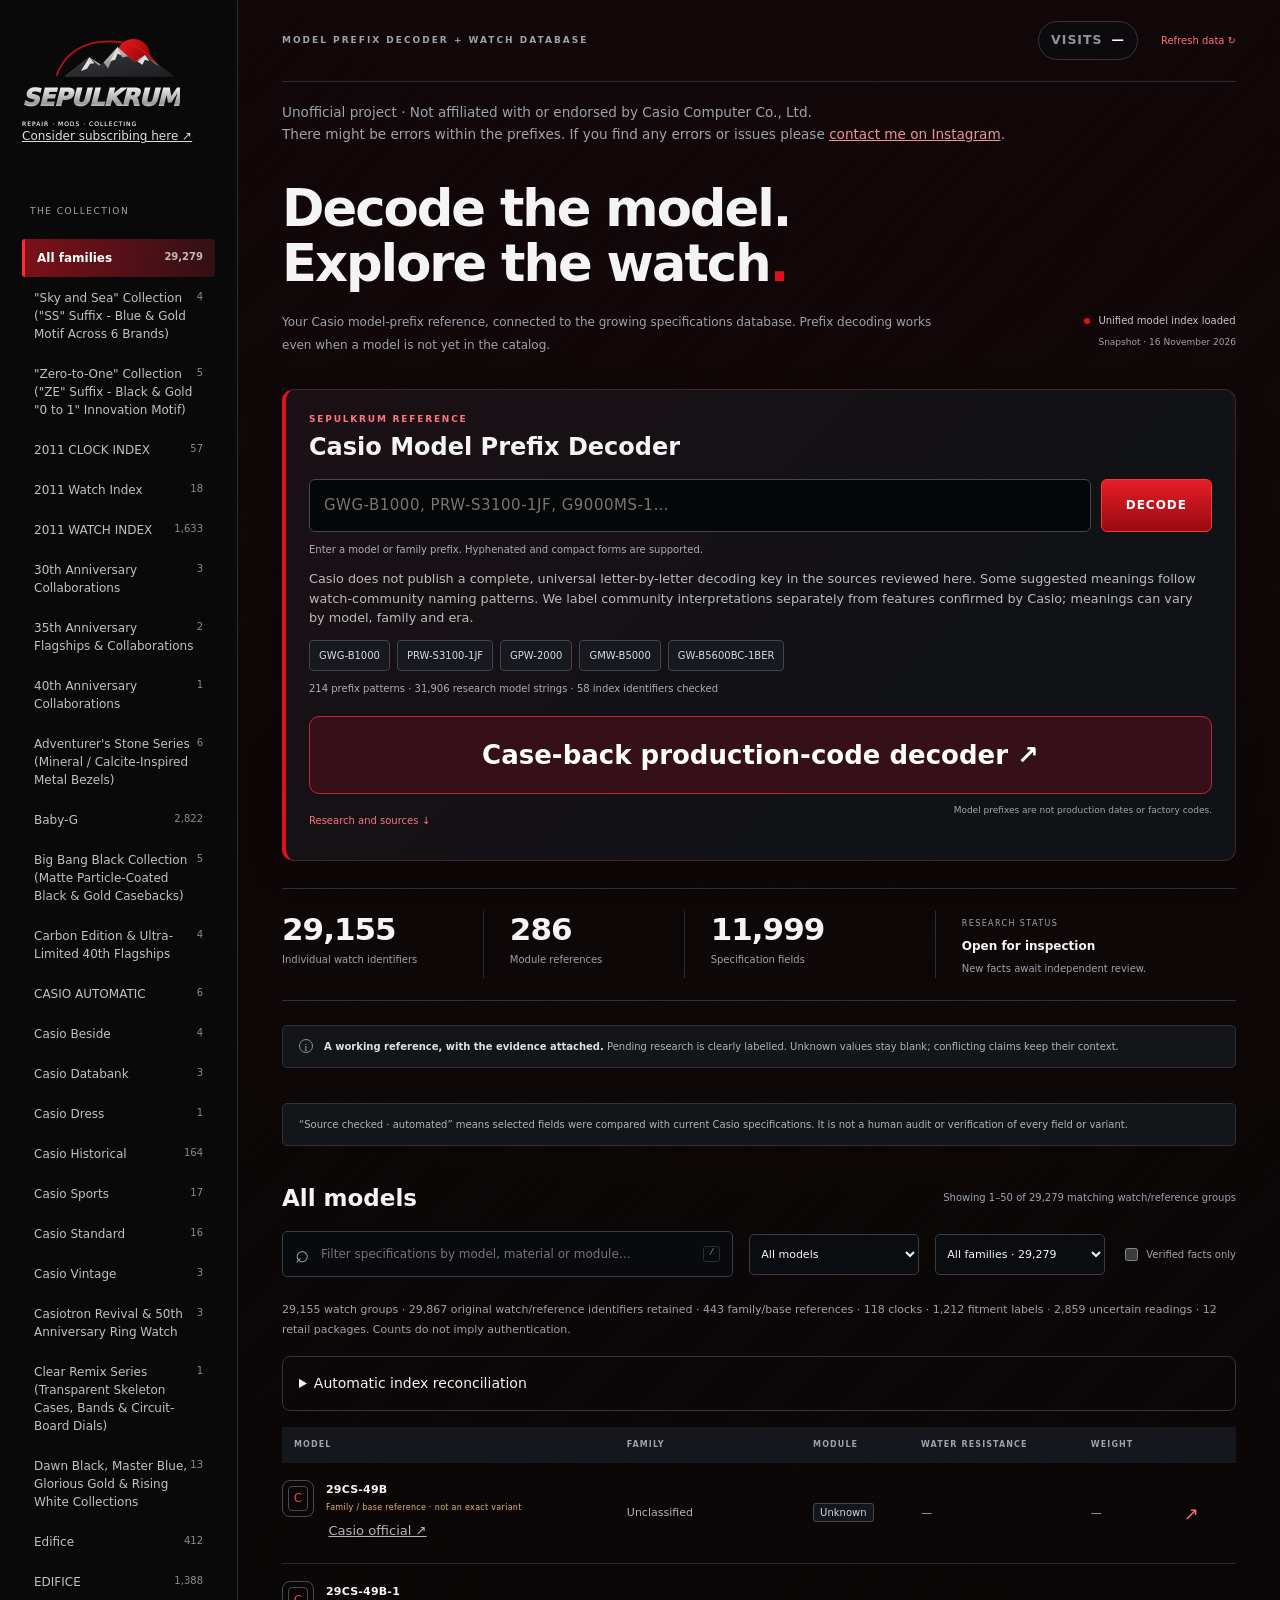
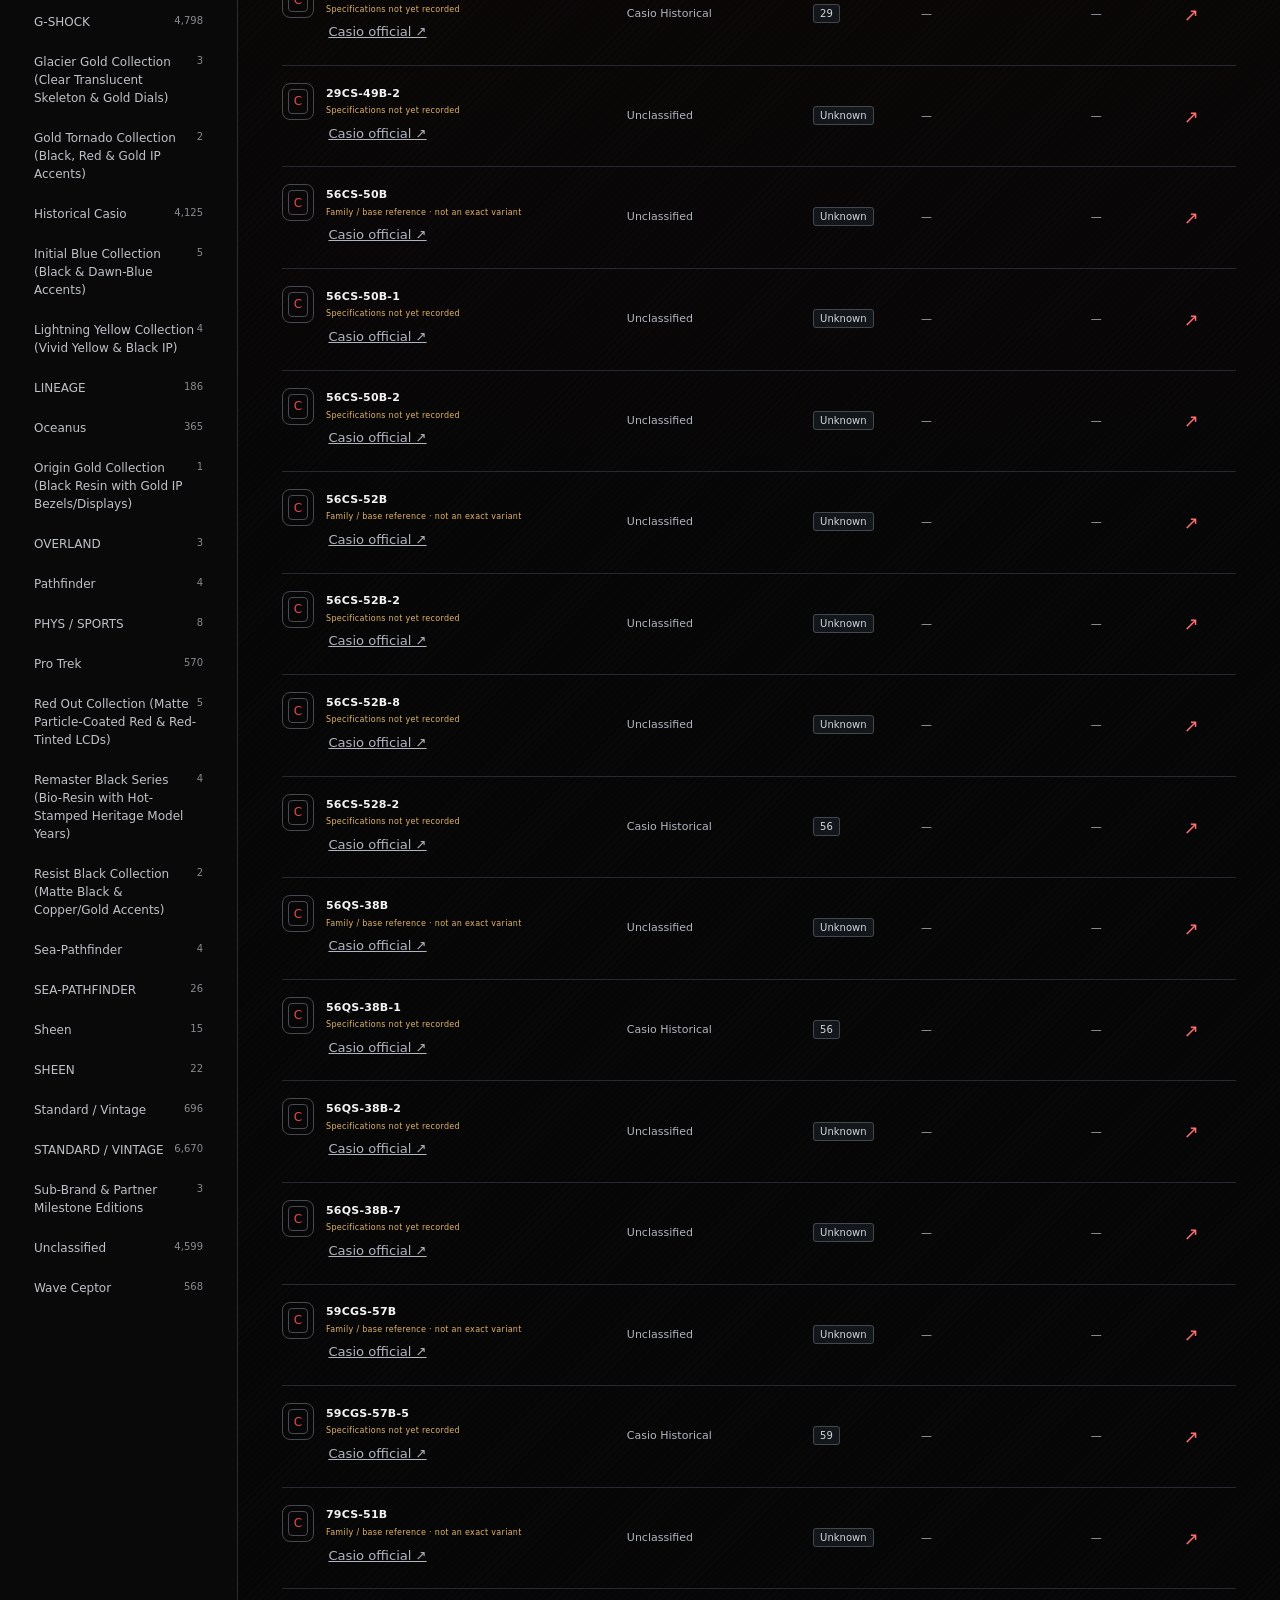
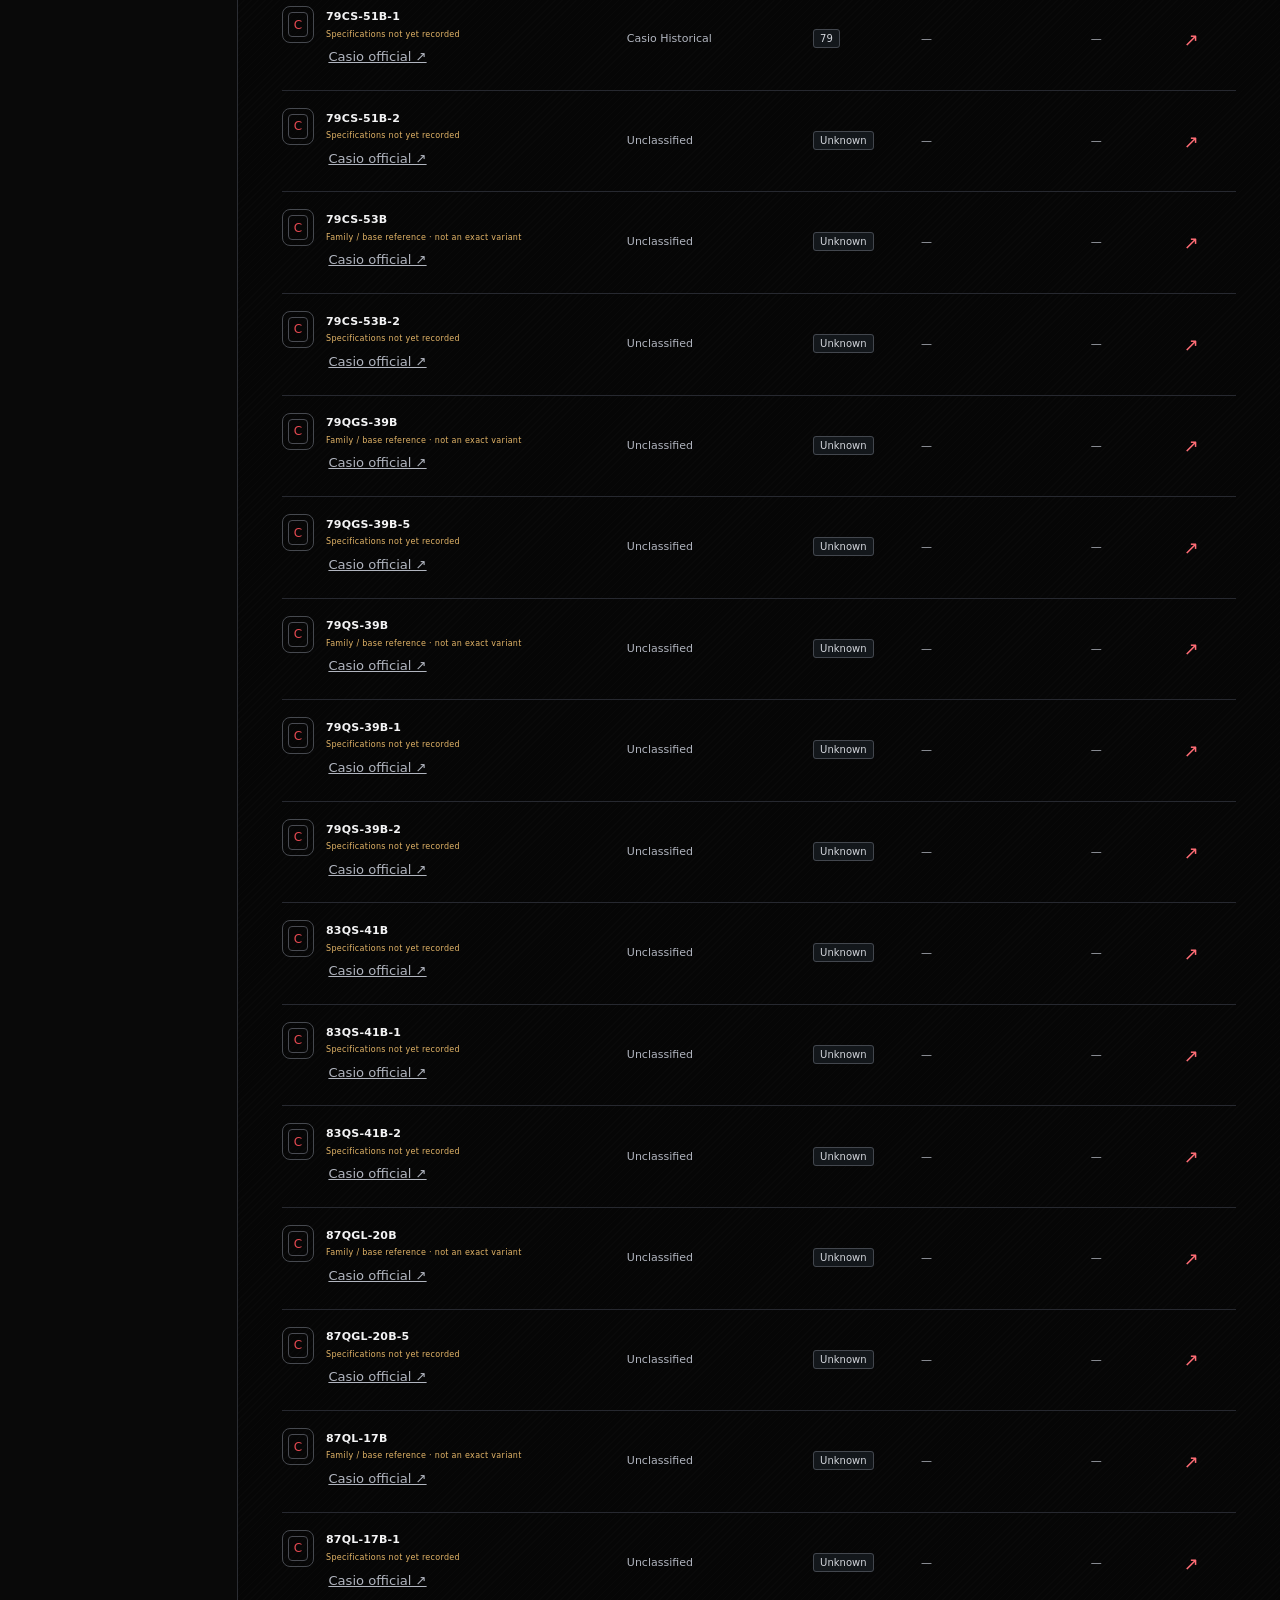
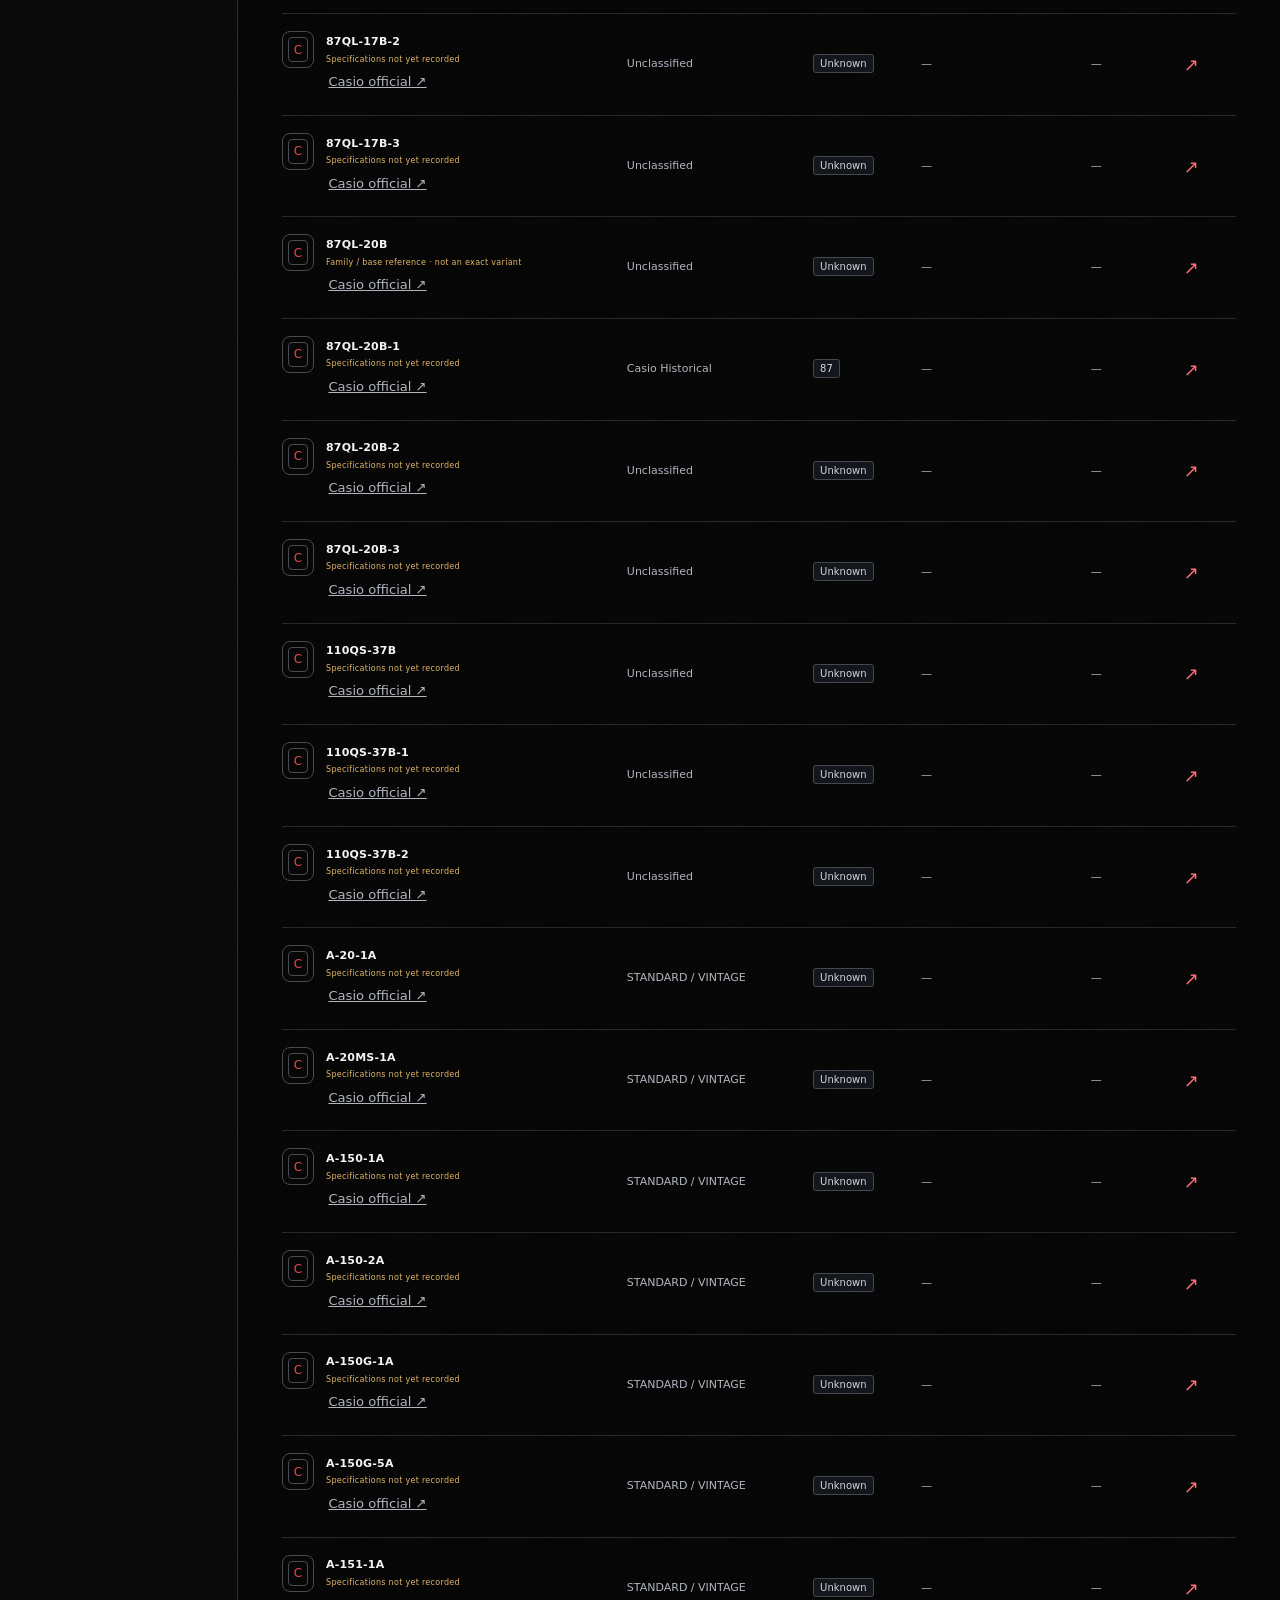
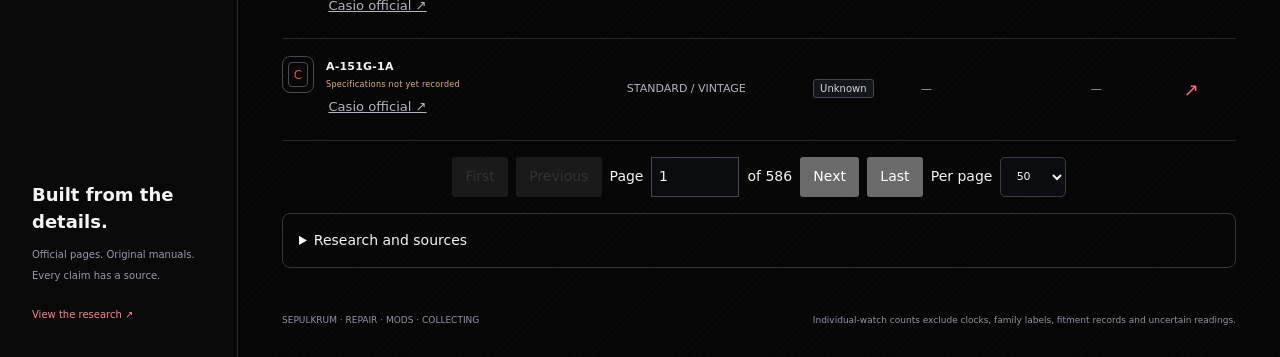
==== commit d7c1fd5f: "Implement MVB and MVE prefix explanations and qualified regional market and packaging guidance" ====
--- a/prefixes/index.html
+++ b/prefixes/index.html
@@ -1,4 +1,4 @@
-<!doctype html><html lang="en"><head><meta charset="UTF-8"><meta name="viewport" content="width=device-width,initial-scale=1"><meta name="theme-color" content="#090909"><meta name="description" content="Explore the SEPULKRUM Casio watch specifications database. Model details, module functions and original source evidence."><title>SEPULKRUM — Model Prefix Decoder & Specifications</title><link rel="stylesheet" href="style.css?v=official-audit-20261117"></head><body>
+<!doctype html><html lang="en"><head><meta charset="UTF-8"><meta name="viewport" content="width=device-width,initial-scale=1"><meta name="theme-color" content="#090909"><meta name="description" content="Explore the SEPULKRUM Casio watch specifications database. Model details, module functions and original source evidence."><title>SEPULKRUM — Model Prefix Decoder & Specifications</title><link rel="stylesheet" href="style.css?v=regional-search-20261122"></head><body>
 <a class="skip" href="#search">Skip to watch search</a>
 <div class="layout"><aside class="sidebar"><a class="brand" href="#" aria-label="SEPULKRUM home"><img class="brand-emblem" src="brand-emblem.svg" alt="SEPULKRUM mountain and red sun emblem"><span class="brand-name">SEPULKRUM<small>REPAIR · MODS · COLLECTING</small></span></a><a class="subscribe-link" href="https://www.youtube.com/@sepulkrum?sub_confirmation=1" target="_blank" rel="noopener noreferrer">Consider subscribing here ↗</a><div class="collection-heading"><span>THE COLLECTION</span></div><nav id="families" aria-label="Filter by Casio family"></nav><div class="sidebar-foot"><p>Built from the details.</p><small>Official pages. Original manuals.<br>Every claim has a source.</small><a href="https://github.com/SEPULKRUM/casio-watch-specs" target="_blank" rel="noopener noreferrer">View the research ↗</a></div></aside>
 <main><header class="topline"><span class="eyebrow">MODEL PREFIX DECODER + WATCH DATABASE</span><div class="top-actions"><span class="visit-badge" title="Model Prefix Decoder visits"><span class="visit-label">Visits</span><span class="visit-number" id="prefixVisitCount" aria-live="polite">—</span></span><button id="refresh" class="text-button">Refresh data ↻</button></div></header>
@@ -37,7 +37,7 @@
 </details></details>
 <footer><span>SEPULKRUM · REPAIR · MODS · COLLECTING</span><span>Individual-watch counts exclude clocks, family labels, fitment records and uncertain readings.</span></footer></main></div>
 <dialog id="detail" aria-labelledby="detail-title"><div class="dialog-top"><span class="eyebrow">WATCH REFERENCE</span><button id="close" class="close" aria-label="Close watch details">×</button></div><div id="detail-body"></div></dialog>
-<script type="module" src="app.mjs?v=gb001-20261122"></script><script data-goatcounter="https://sepulkrumdecoder.goatcounter.com/count" data-goatcounter-settings='{"path":"/watch-code-decoder/prefixes/"}' async src="https://gc.zgo.at/count.js"></script>
+<script type="module" src="app.mjs?v=regional-search-20261122"></script><script data-goatcounter="https://sepulkrumdecoder.goatcounter.com/count" data-goatcounter-settings='{"path":"/watch-code-decoder/prefixes/"}' async src="https://gc.zgo.at/count.js"></script>
 <script>(function(){
  const target=document.getElementById("prefixVisitCount");if(!target)return;
  const path="/watch-code-decoder/prefixes/";
--- a/prefixes/style.css
+++ b/prefixes/style.css
@@ -29,3 +29,5 @@
 .regional-references{margin:.3rem 0 .5rem 48px;font-size:12px}.regional-references summary{cursor:pointer;color:var(--muted)}.regional-references .detail-link{display:block;text-align:left;margin:0;padding:.35rem 0;font-size:12px;overflow-wrap:anywhere}
 
 .official-casio-row{display:block;margin:.3rem 0 .4rem 2.9rem;font-size:.82rem;line-height:1.4}
+
+.regional-query-note{display:block;max-width:60em;margin-top:6px;font-size:13px;line-height:1.5;color:#bfc1c9}
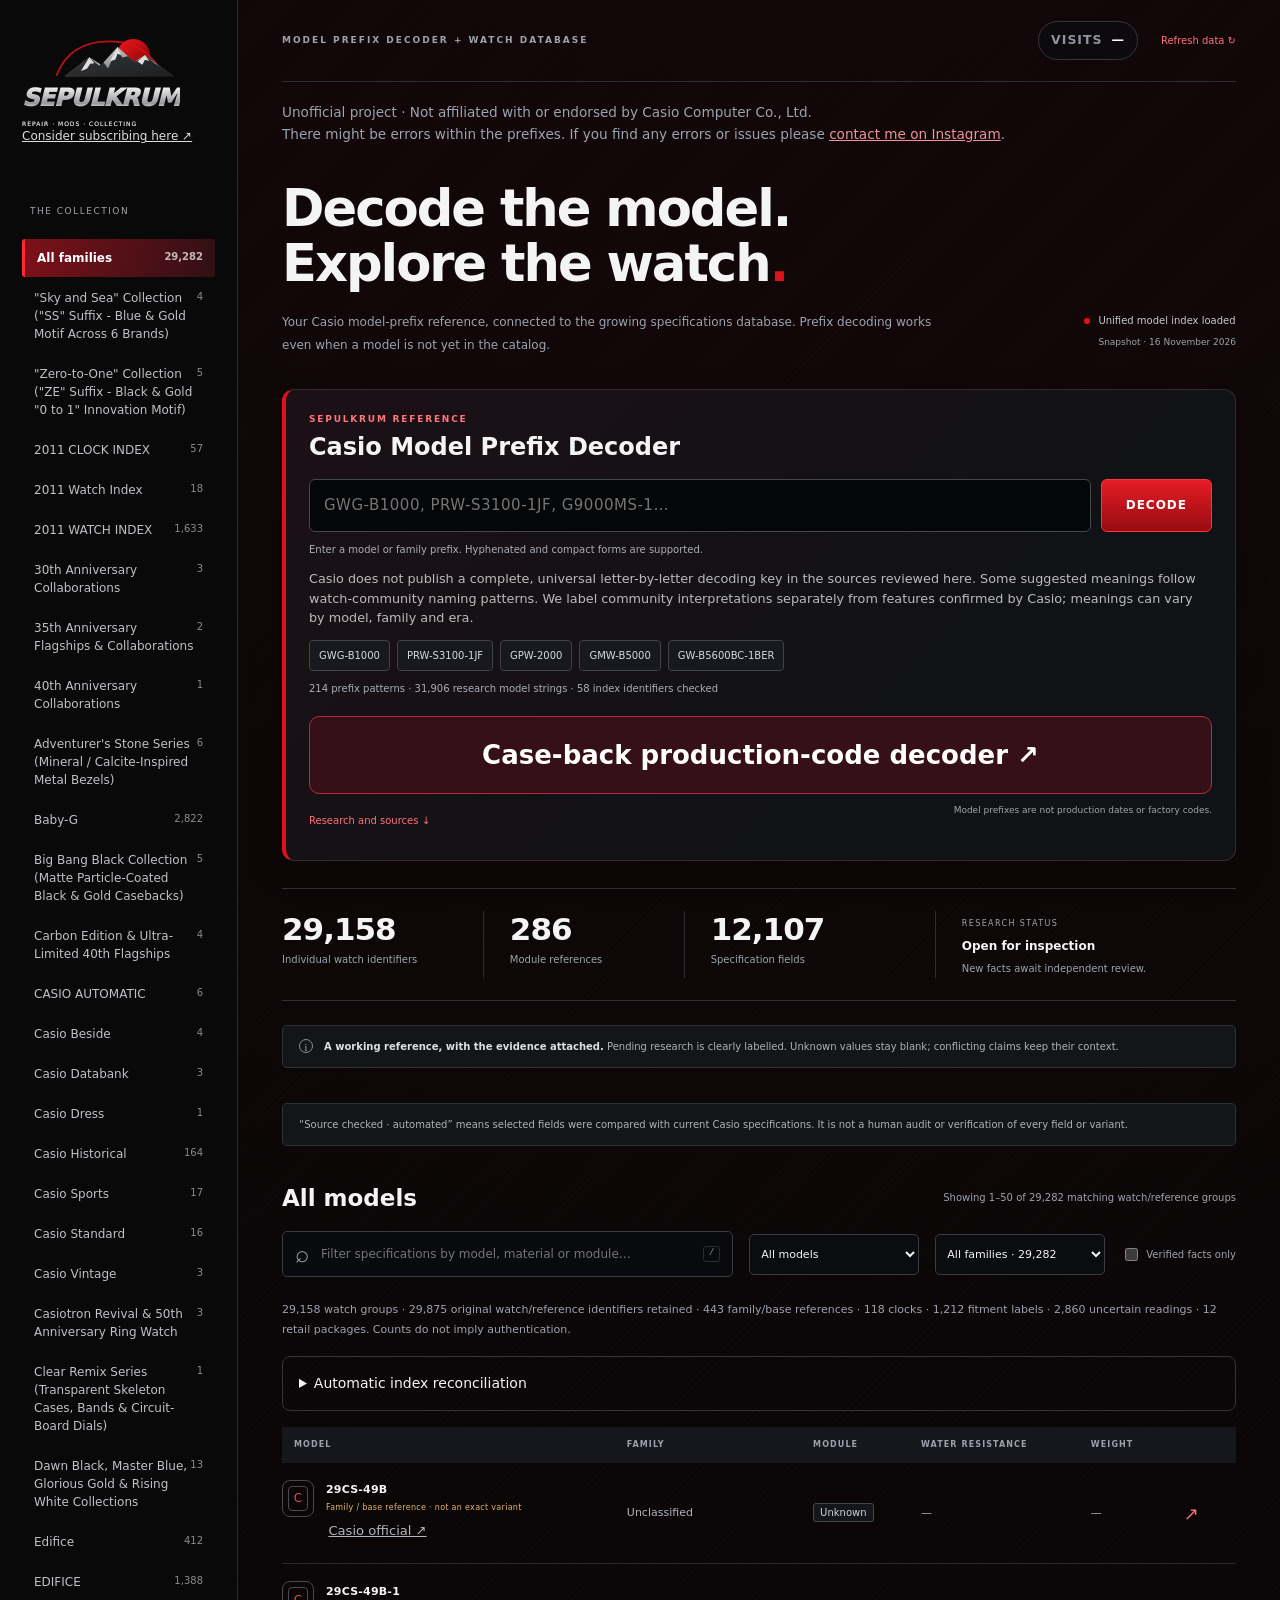
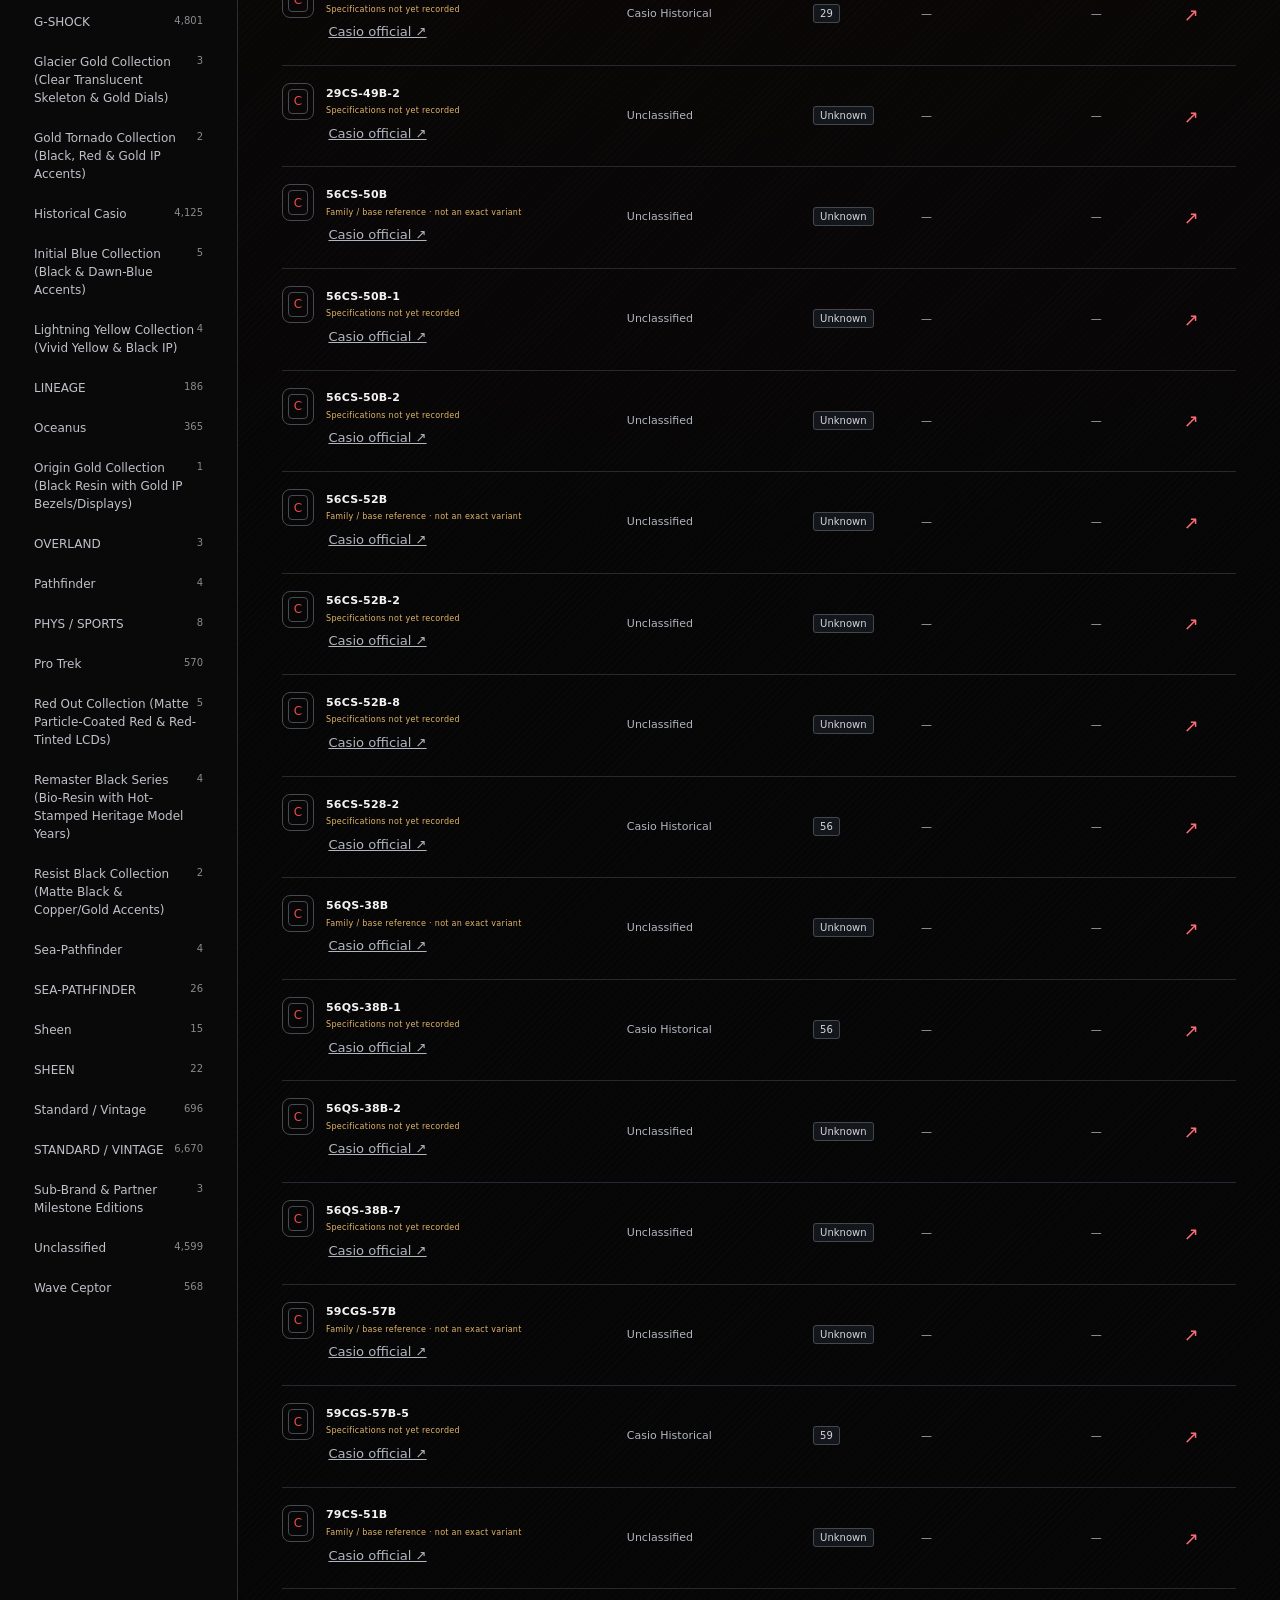
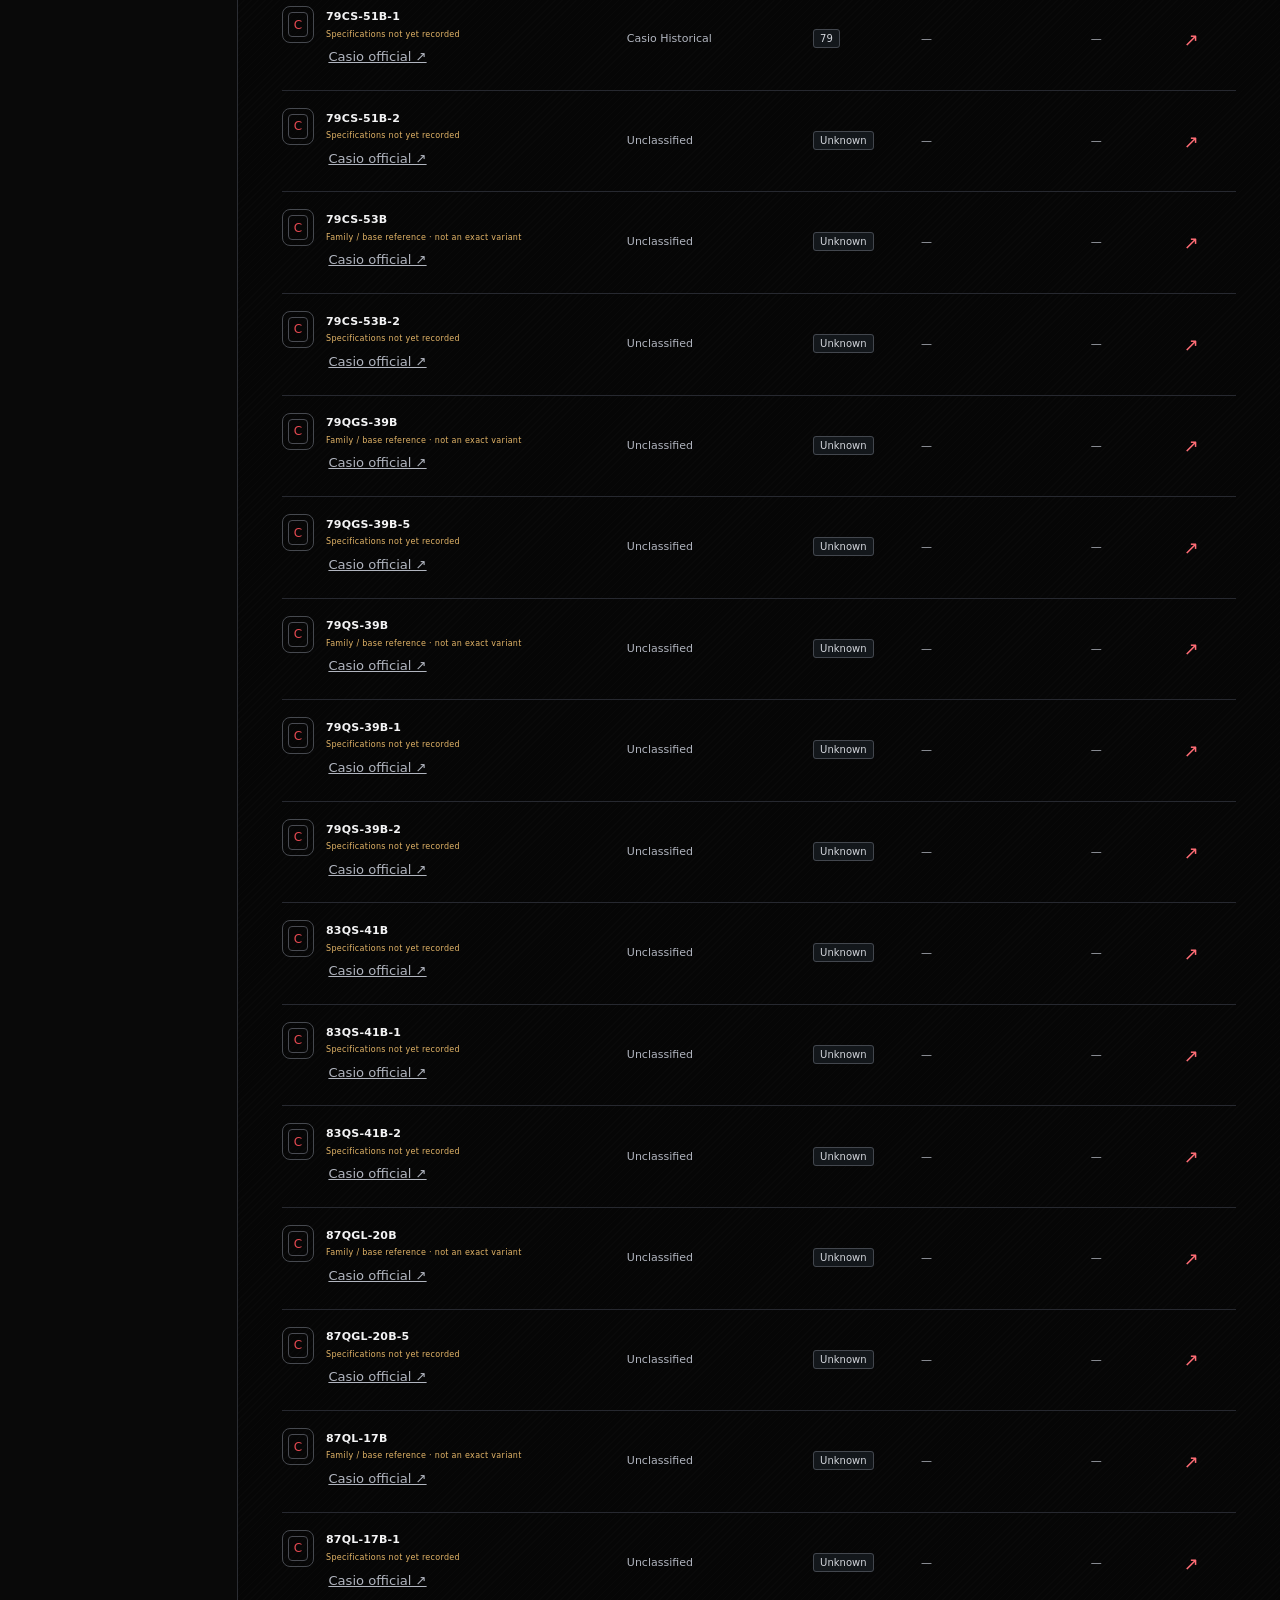
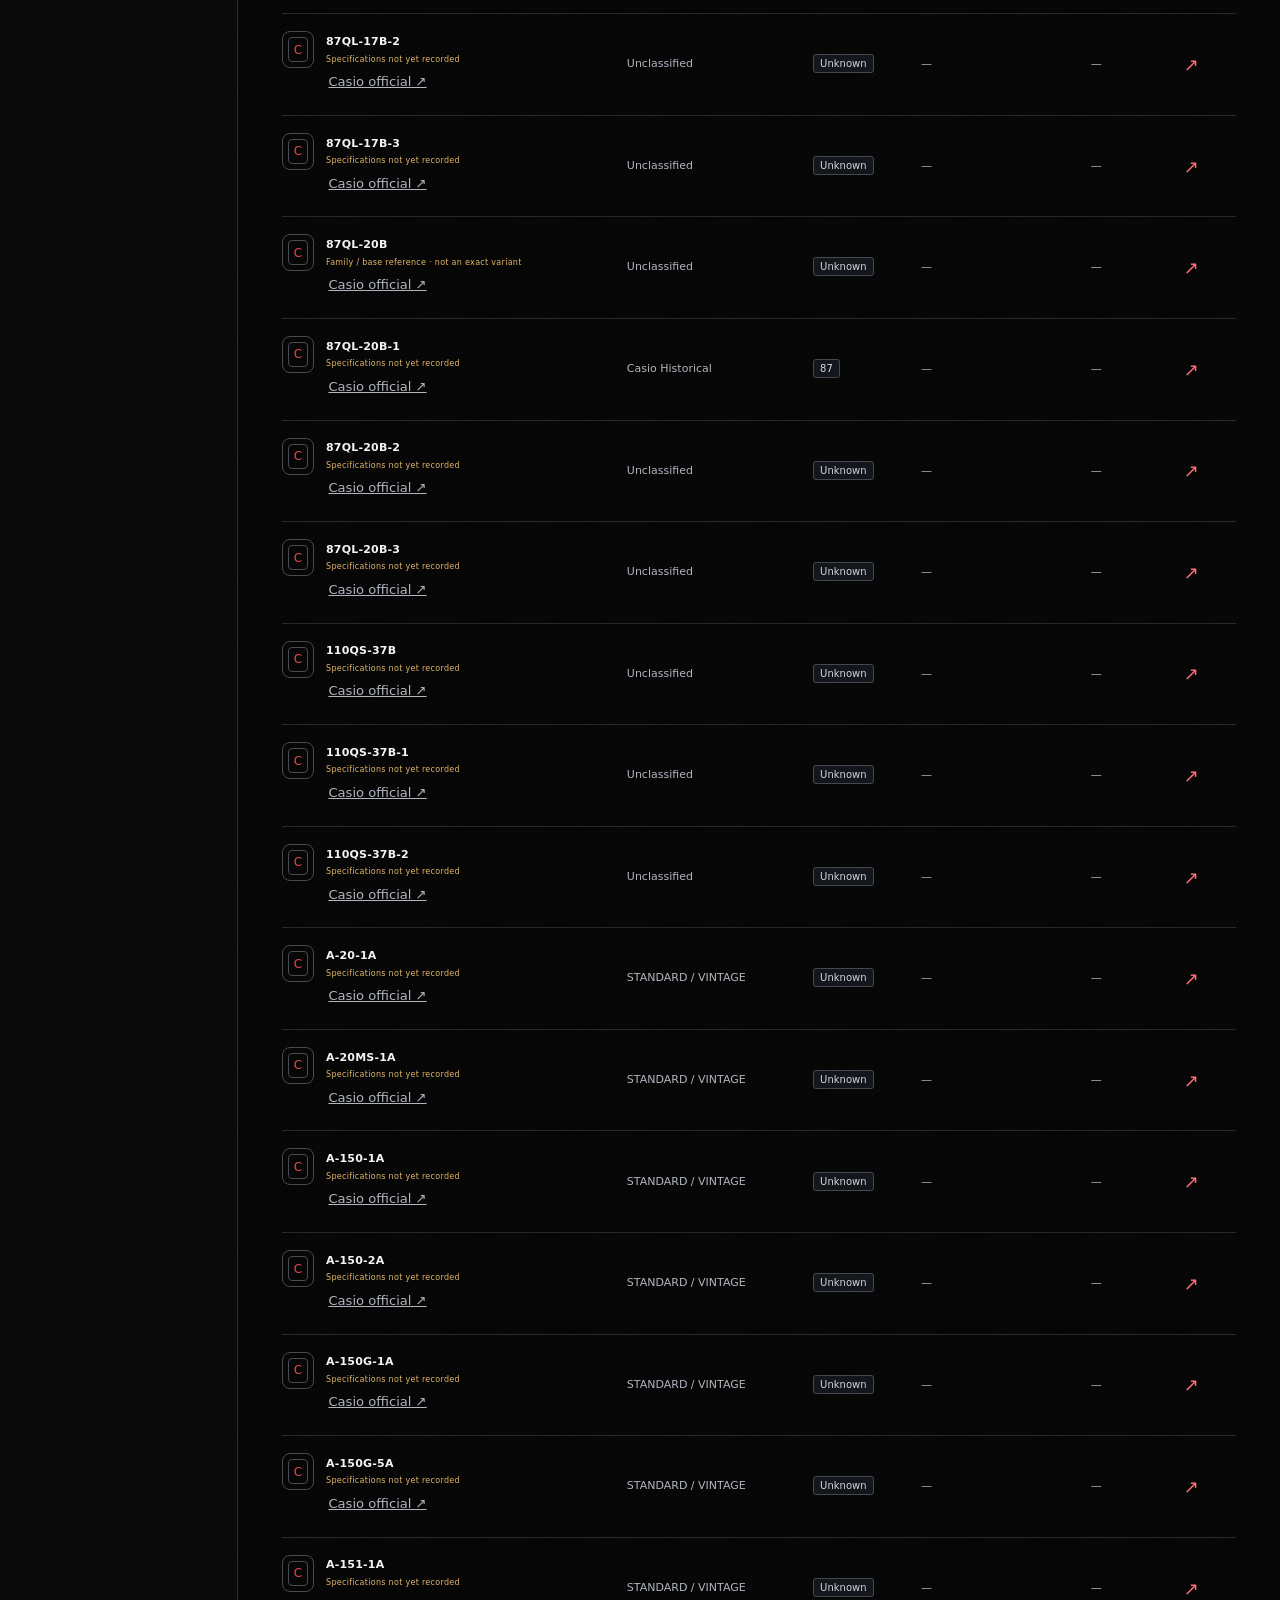
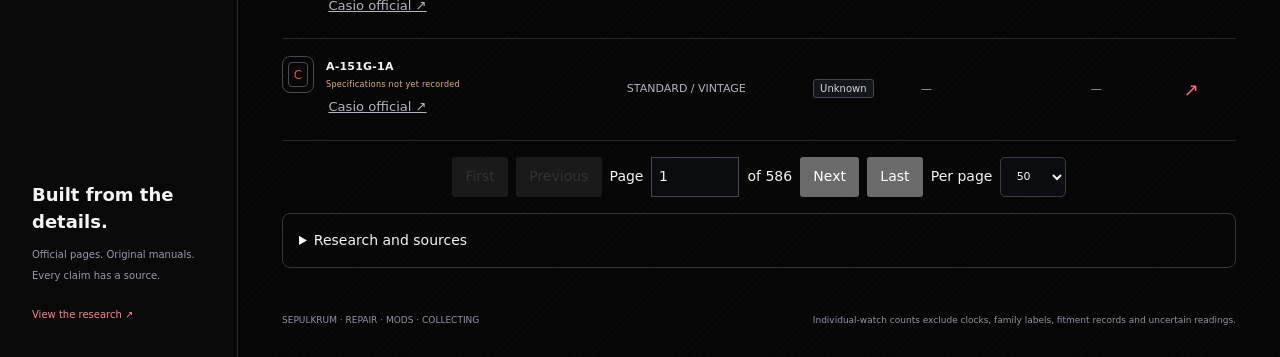
==== commit 382b6e66: "Apply corrected G-B001 2023 lineup and researched code subdivisions; preserve official variant strin" ====
--- a/prefixes/index.html
+++ b/prefixes/index.html
@@ -37,7 +37,7 @@
 </details></details>
 <footer><span>SEPULKRUM · REPAIR · MODS · COLLECTING</span><span>Individual-watch counts exclude clocks, family labels, fitment records and uncertain readings.</span></footer></main></div>
 <dialog id="detail" aria-labelledby="detail-title"><div class="dialog-top"><span class="eyebrow">WATCH REFERENCE</span><button id="close" class="close" aria-label="Close watch details">×</button></div><div id="detail-body"></div></dialog>
-<script type="module" src="app.mjs?v=regional-search-20261122"></script><script data-goatcounter="https://sepulkrumdecoder.goatcounter.com/count" data-goatcounter-settings='{"path":"/watch-code-decoder/prefixes/"}' async src="https://gc.zgo.at/count.js"></script>
+<script type="module" src="app.mjs?v=gb2023-correction-v2-20261122"></script><script data-goatcounter="https://sepulkrumdecoder.goatcounter.com/count" data-goatcounter-settings='{"path":"/watch-code-decoder/prefixes/"}' async src="https://gc.zgo.at/count.js"></script>
 <script>(function(){
  const target=document.getElementById("prefixVisitCount");if(!target)return;
  const path="/watch-code-decoder/prefixes/";
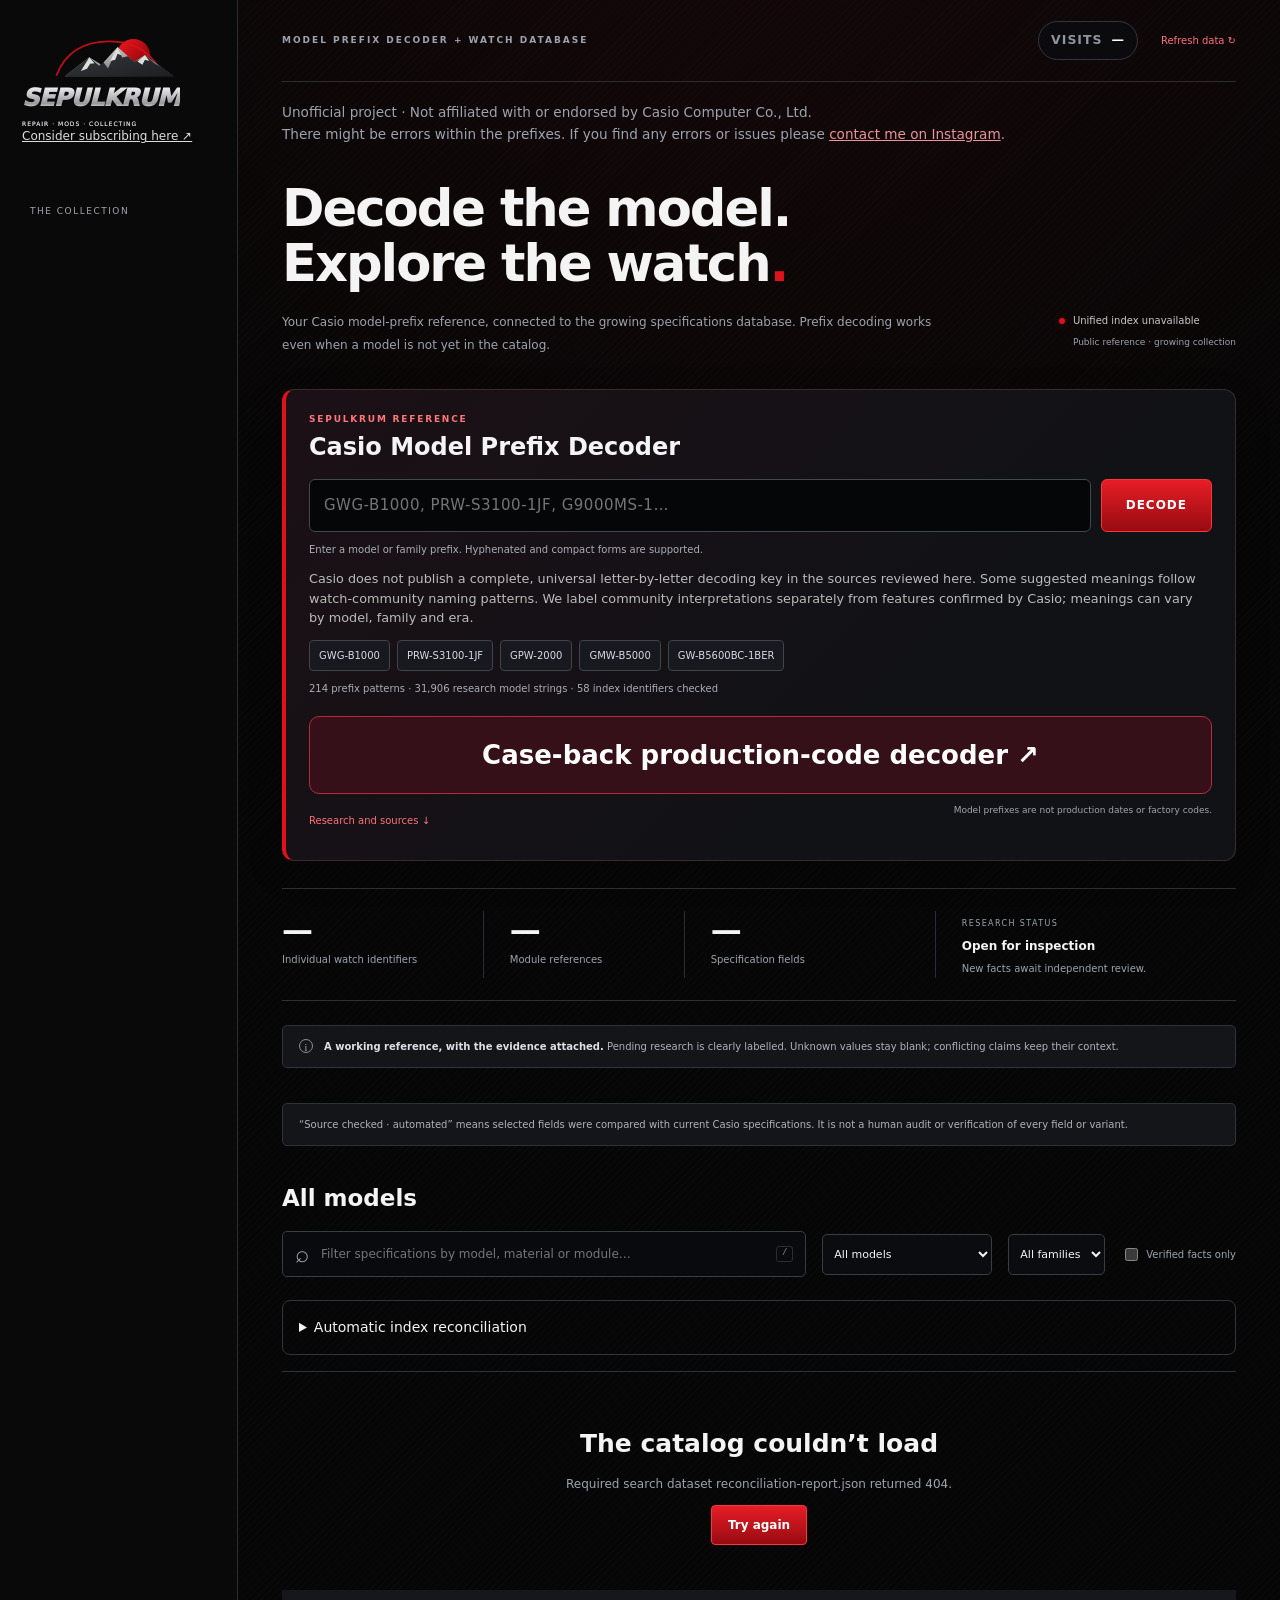
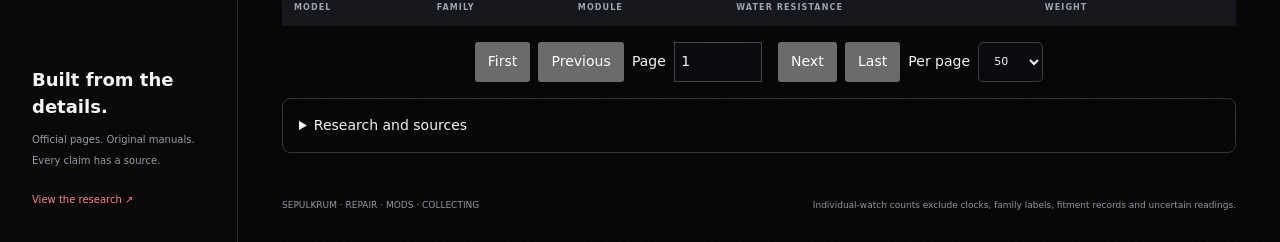
==== commit c746add3: "Publish archived Shriro heritage evidence" ====
--- a/prefixes/index.html
+++ b/prefixes/index.html
@@ -1,4 +1,4 @@
-<!doctype html><html lang="en"><head><meta charset="UTF-8"><meta name="viewport" content="width=device-width,initial-scale=1"><meta name="theme-color" content="#090909"><meta name="description" content="Explore the SEPULKRUM Casio watch specifications database. Model details, module functions and original source evidence."><title>SEPULKRUM — Model Prefix Decoder & Specifications</title><link rel="stylesheet" href="style.css?v=regional-search-20261122"></head><body>
+<!doctype html><html lang="en"><head><meta charset="UTF-8"><meta name="viewport" content="width=device-width,initial-scale=1"><meta name="theme-color" content="#090909"><meta name="description" content="Explore the SEPULKRUM Casio watch specifications database. Model details, module functions and original source evidence."><title>SEPULKRUM — Model Prefix Decoder & Specifications</title><link rel="stylesheet" href="style.css?v=0dbd25b722fbd8b7"></head><body>
 <a class="skip" href="#search">Skip to watch search</a>
 <div class="layout"><aside class="sidebar"><a class="brand" href="#" aria-label="SEPULKRUM home"><img class="brand-emblem" src="brand-emblem.svg" alt="SEPULKRUM mountain and red sun emblem"><span class="brand-name">SEPULKRUM<small>REPAIR · MODS · COLLECTING</small></span></a><a class="subscribe-link" href="https://www.youtube.com/@sepulkrum?sub_confirmation=1" target="_blank" rel="noopener noreferrer">Consider subscribing here ↗</a><div class="collection-heading"><span>THE COLLECTION</span></div><nav id="families" aria-label="Filter by Casio family"></nav><div class="sidebar-foot"><p>Built from the details.</p><small>Official pages. Original manuals.<br>Every claim has a source.</small><a href="https://github.com/SEPULKRUM/casio-watch-specs" target="_blank" rel="noopener noreferrer">View the research ↗</a></div></aside>
 <main><header class="topline"><span class="eyebrow">MODEL PREFIX DECODER + WATCH DATABASE</span><div class="top-actions"><span class="visit-badge" title="Model Prefix Decoder visits"><span class="visit-label">Visits</span><span class="visit-number" id="prefixVisitCount" aria-live="polite">—</span></span><button id="refresh" class="text-button">Refresh data ↻</button></div></header>
@@ -37,7 +37,7 @@
 </details></details>
 <footer><span>SEPULKRUM · REPAIR · MODS · COLLECTING</span><span>Individual-watch counts exclude clocks, family labels, fitment records and uncertain readings.</span></footer></main></div>
 <dialog id="detail" aria-labelledby="detail-title"><div class="dialog-top"><span class="eyebrow">WATCH REFERENCE</span><button id="close" class="close" aria-label="Close watch details">×</button></div><div id="detail-body"></div></dialog>
-<script type="module" src="app.mjs?v=gb2023-correction-v2-20261122"></script><script data-goatcounter="https://sepulkrumdecoder.goatcounter.com/count" data-goatcounter-settings='{"path":"/watch-code-decoder/prefixes/"}' async src="https://gc.zgo.at/count.js"></script>
+<script type="module" src="app.mjs?v=shriro-public-gzip-20261123"></script><script data-goatcounter="https://sepulkrumdecoder.goatcounter.com/count" data-goatcounter-settings='{"path":"/watch-code-decoder/prefixes/"}' async src="https://gc.zgo.at/count.js"></script>
 <script>(function(){
  const target=document.getElementById("prefixVisitCount");if(!target)return;
  const path="/watch-code-decoder/prefixes/";
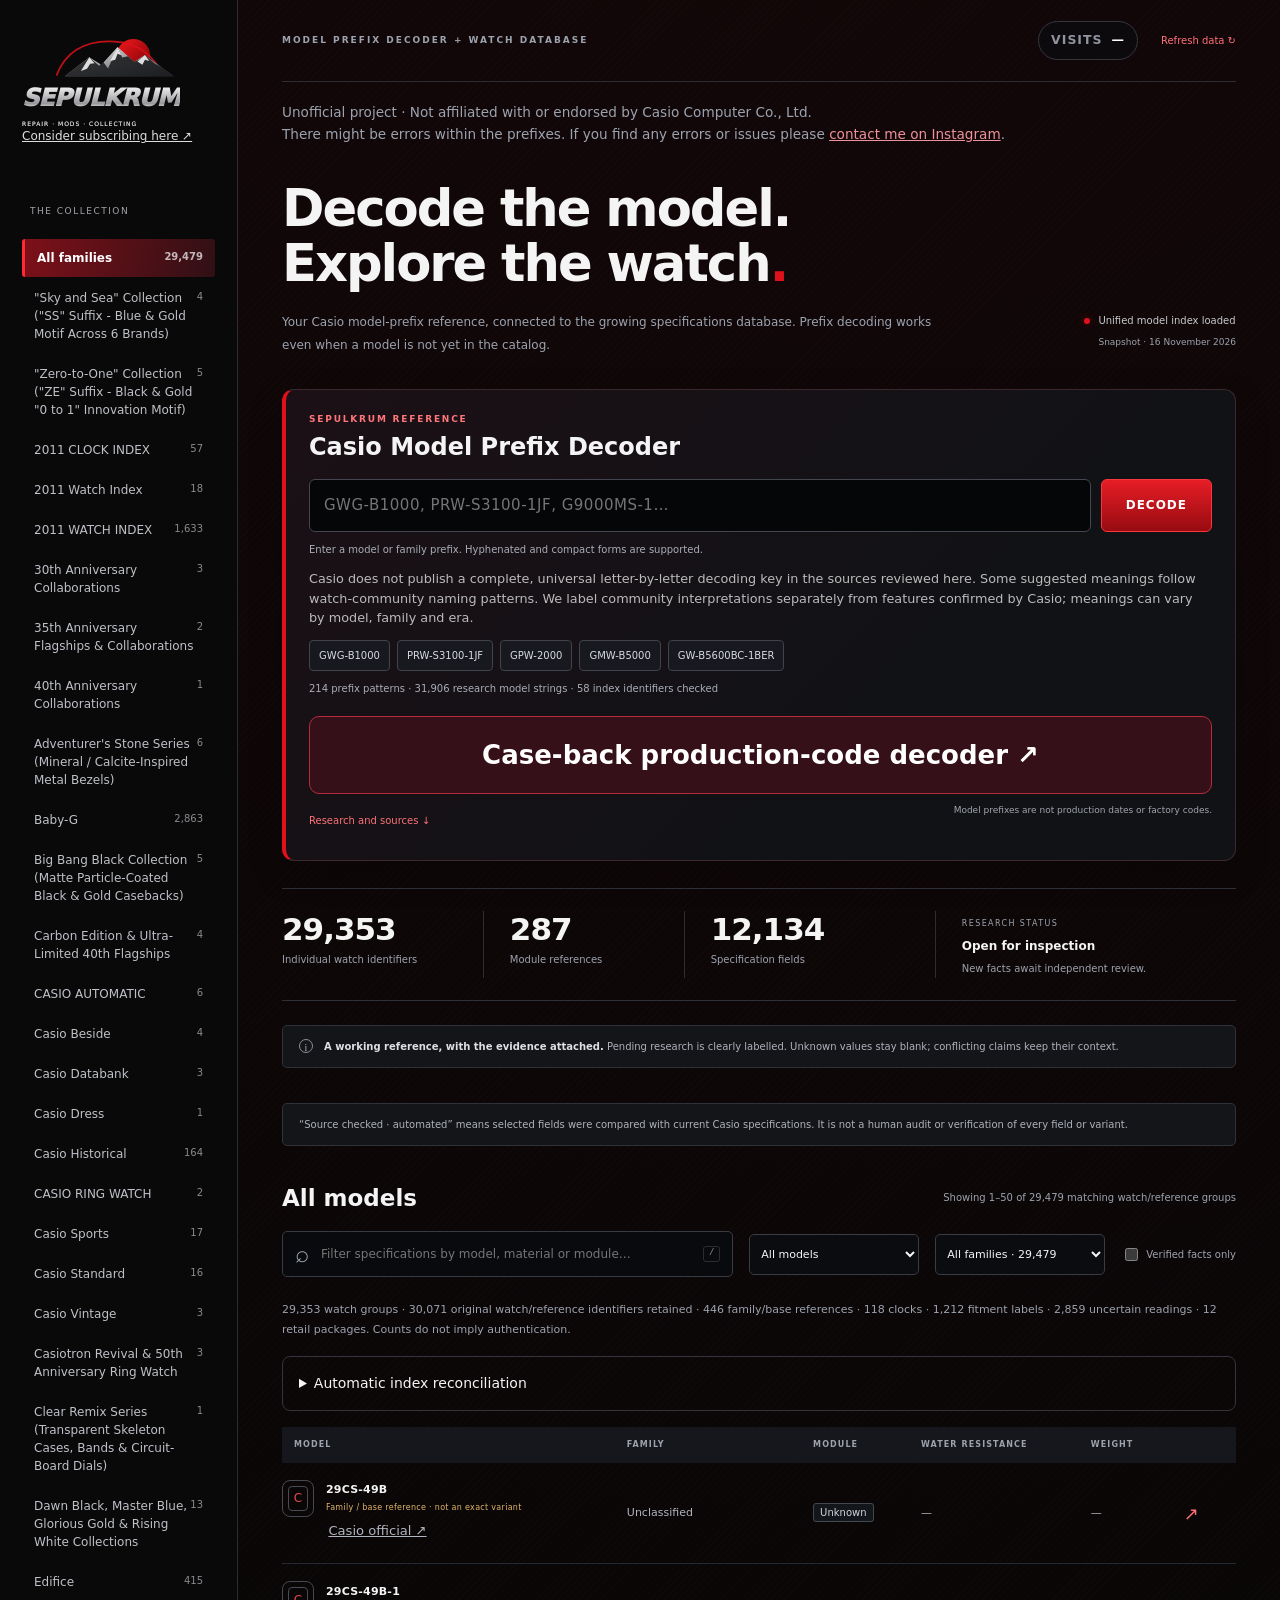
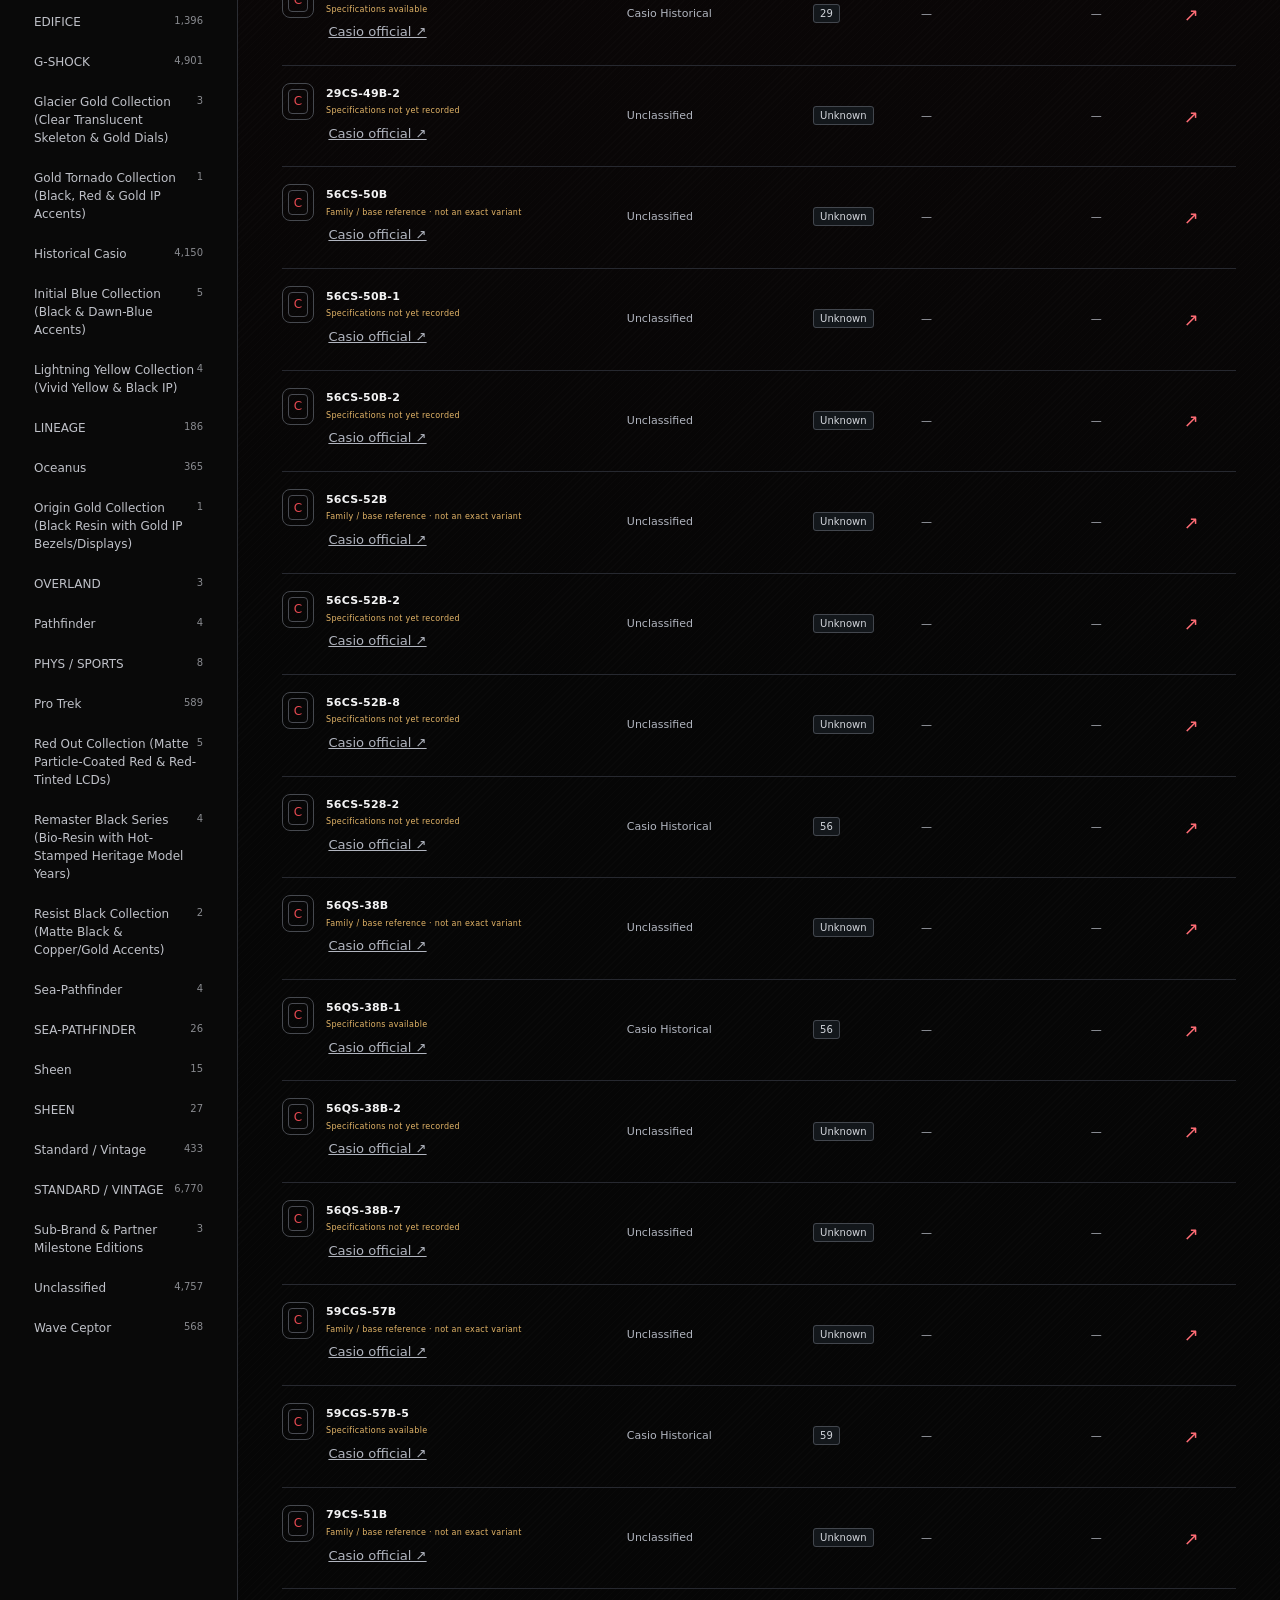
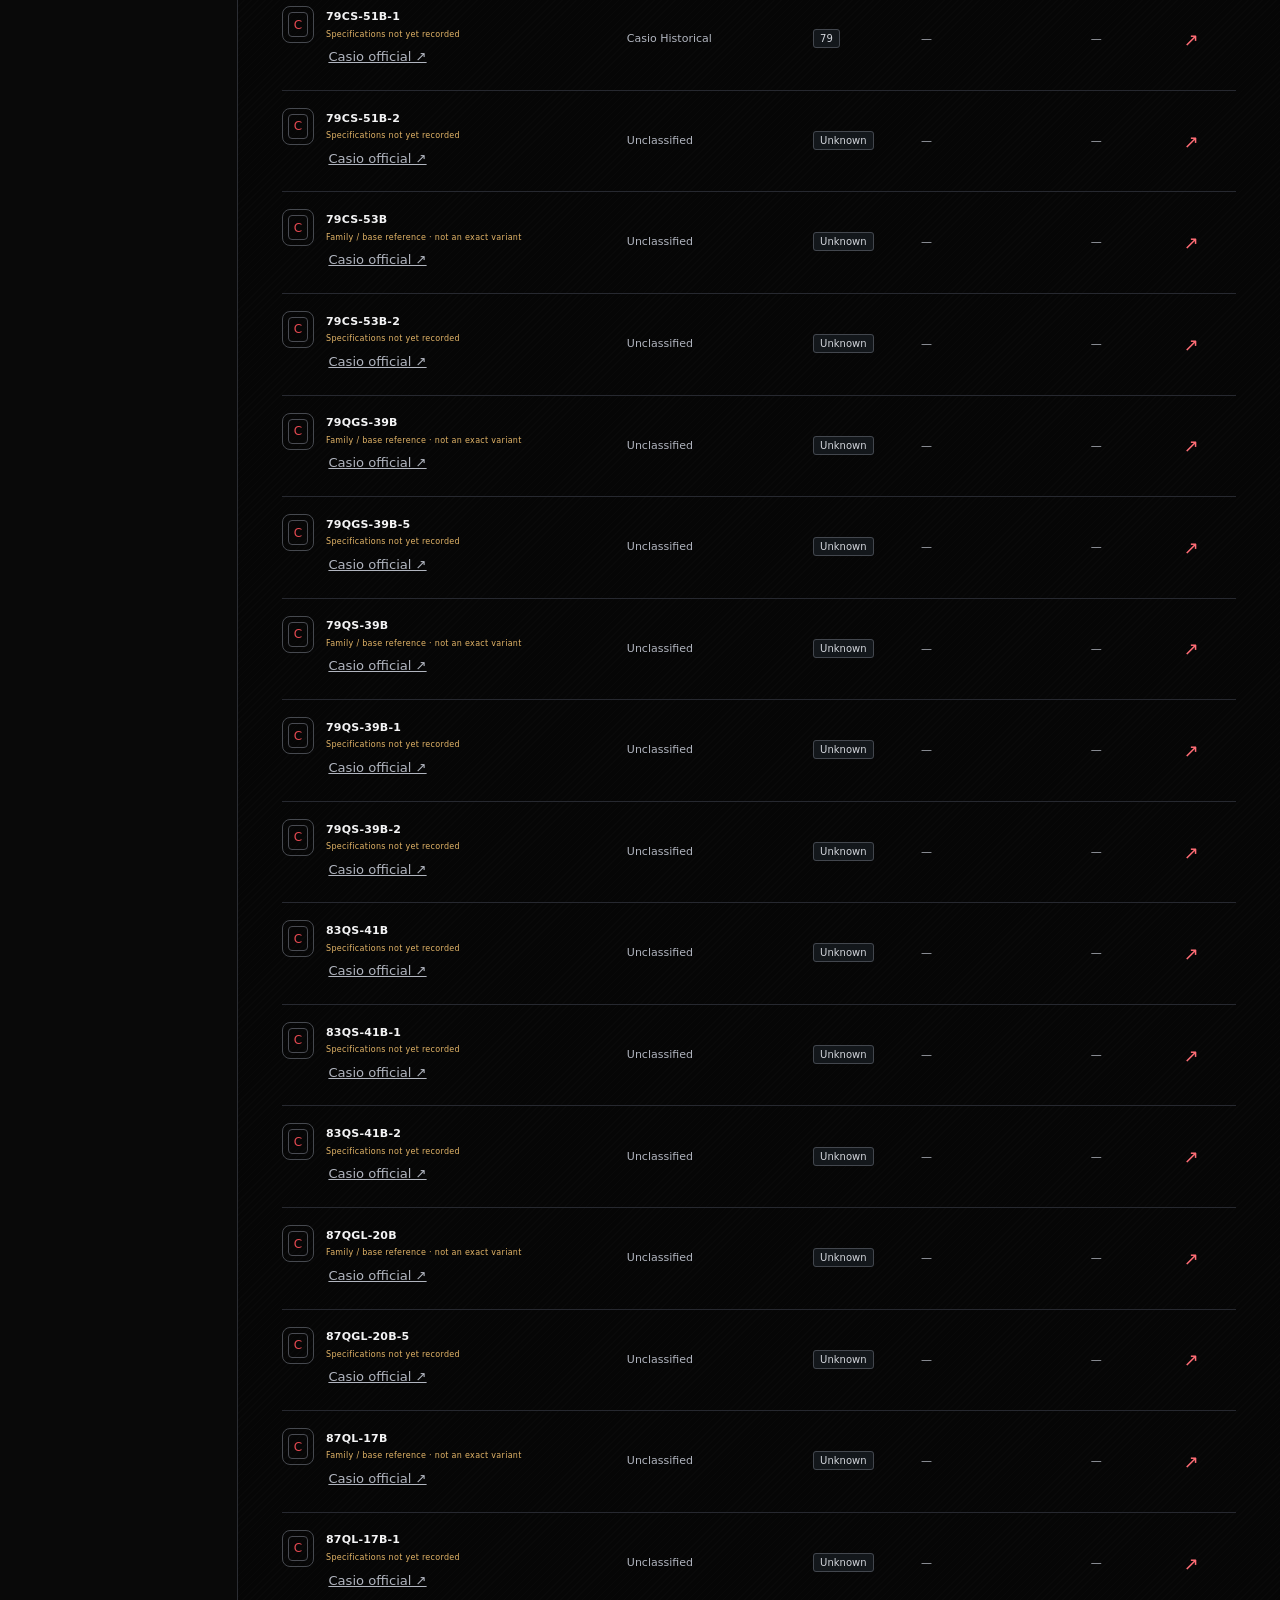
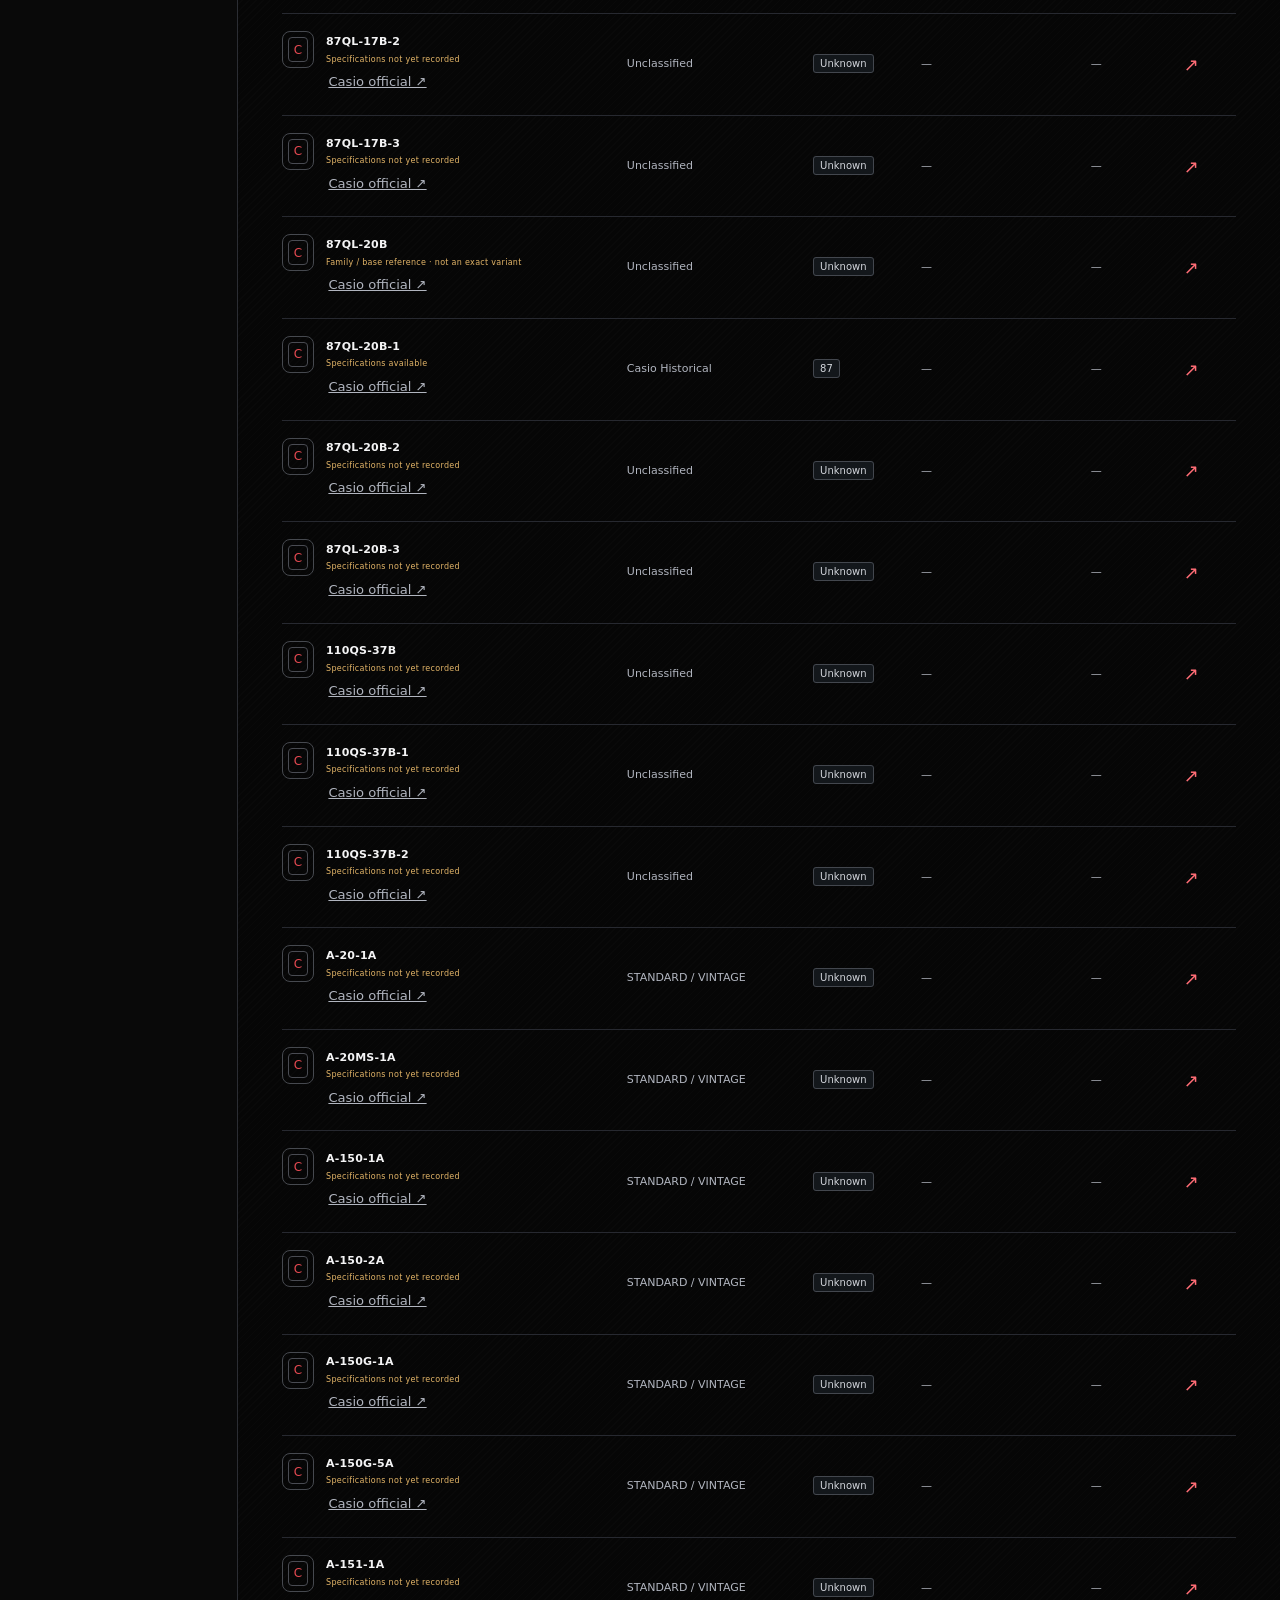
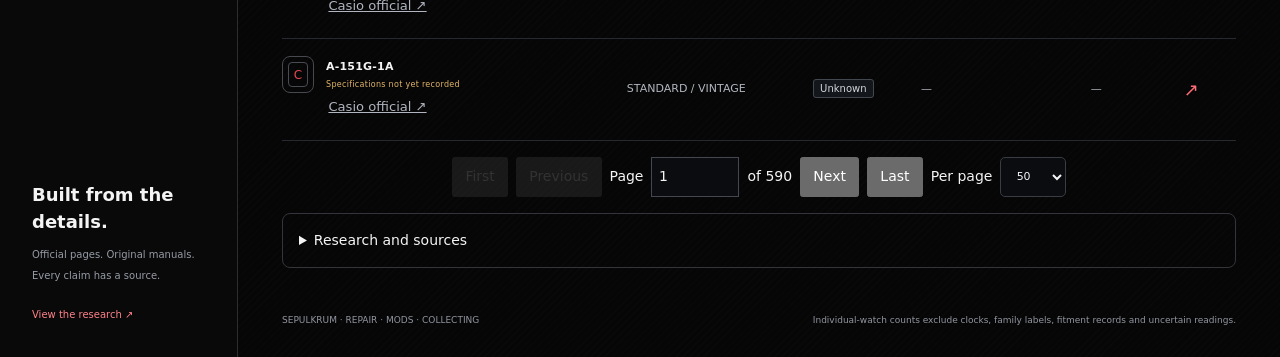
==== commit 9e2722e9: "Fix public catalog loading of uncompressed reconciliation report" ====
--- a/prefixes/index.html
+++ b/prefixes/index.html
@@ -37,7 +37,7 @@
 </details></details>
 <footer><span>SEPULKRUM · REPAIR · MODS · COLLECTING</span><span>Individual-watch counts exclude clocks, family labels, fitment records and uncertain readings.</span></footer></main></div>
 <dialog id="detail" aria-labelledby="detail-title"><div class="dialog-top"><span class="eyebrow">WATCH REFERENCE</span><button id="close" class="close" aria-label="Close watch details">×</button></div><div id="detail-body"></div></dialog>
-<script type="module" src="app.mjs?v=shriro-public-gzip-20261123"></script><script data-goatcounter="https://sepulkrumdecoder.goatcounter.com/count" data-goatcounter-settings='{"path":"/watch-code-decoder/prefixes/"}' async src="https://gc.zgo.at/count.js"></script>
+<script type="module" src="app.mjs?v=report-loader-fix-20261123"></script><script data-goatcounter="https://sepulkrumdecoder.goatcounter.com/count" data-goatcounter-settings='{"path":"/watch-code-decoder/prefixes/"}' async src="https://gc.zgo.at/count.js"></script>
 <script>(function(){
  const target=document.getElementById("prefixVisitCount");if(!target)return;
  const path="/watch-code-decoder/prefixes/";
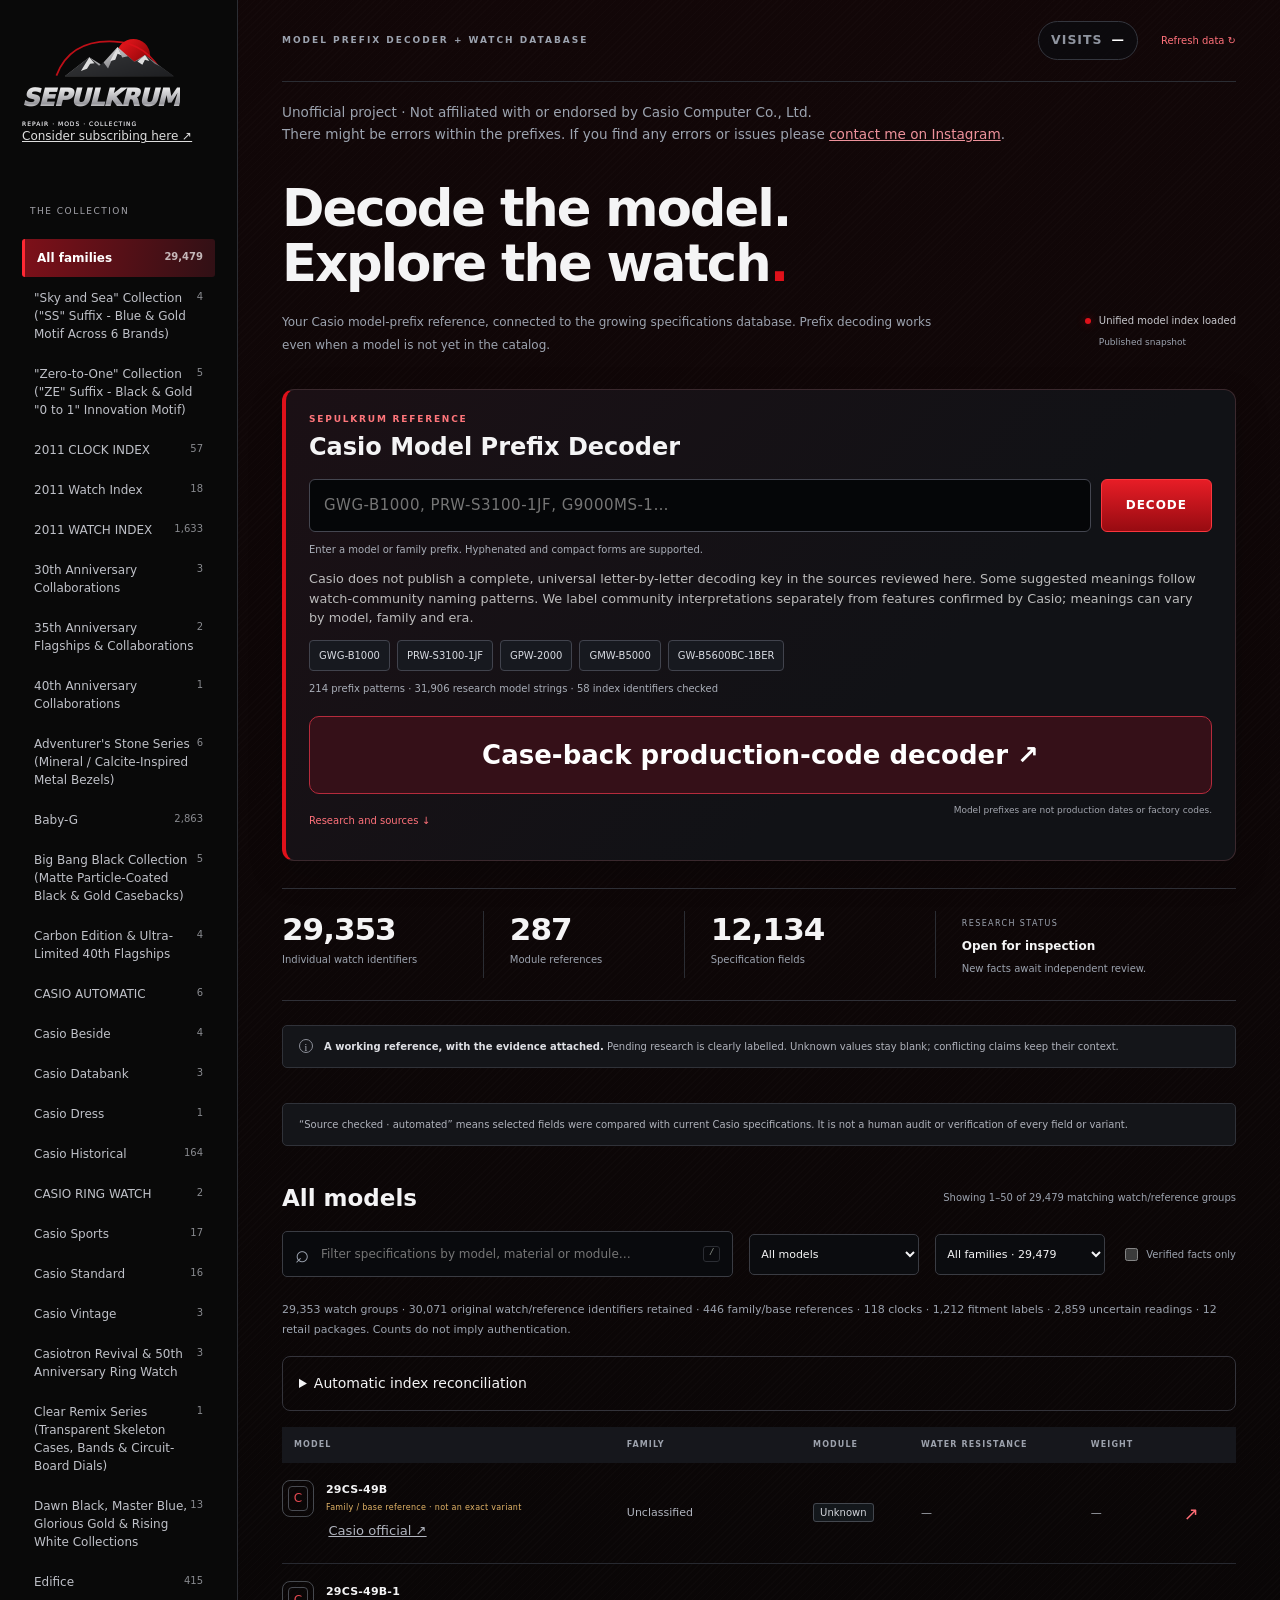
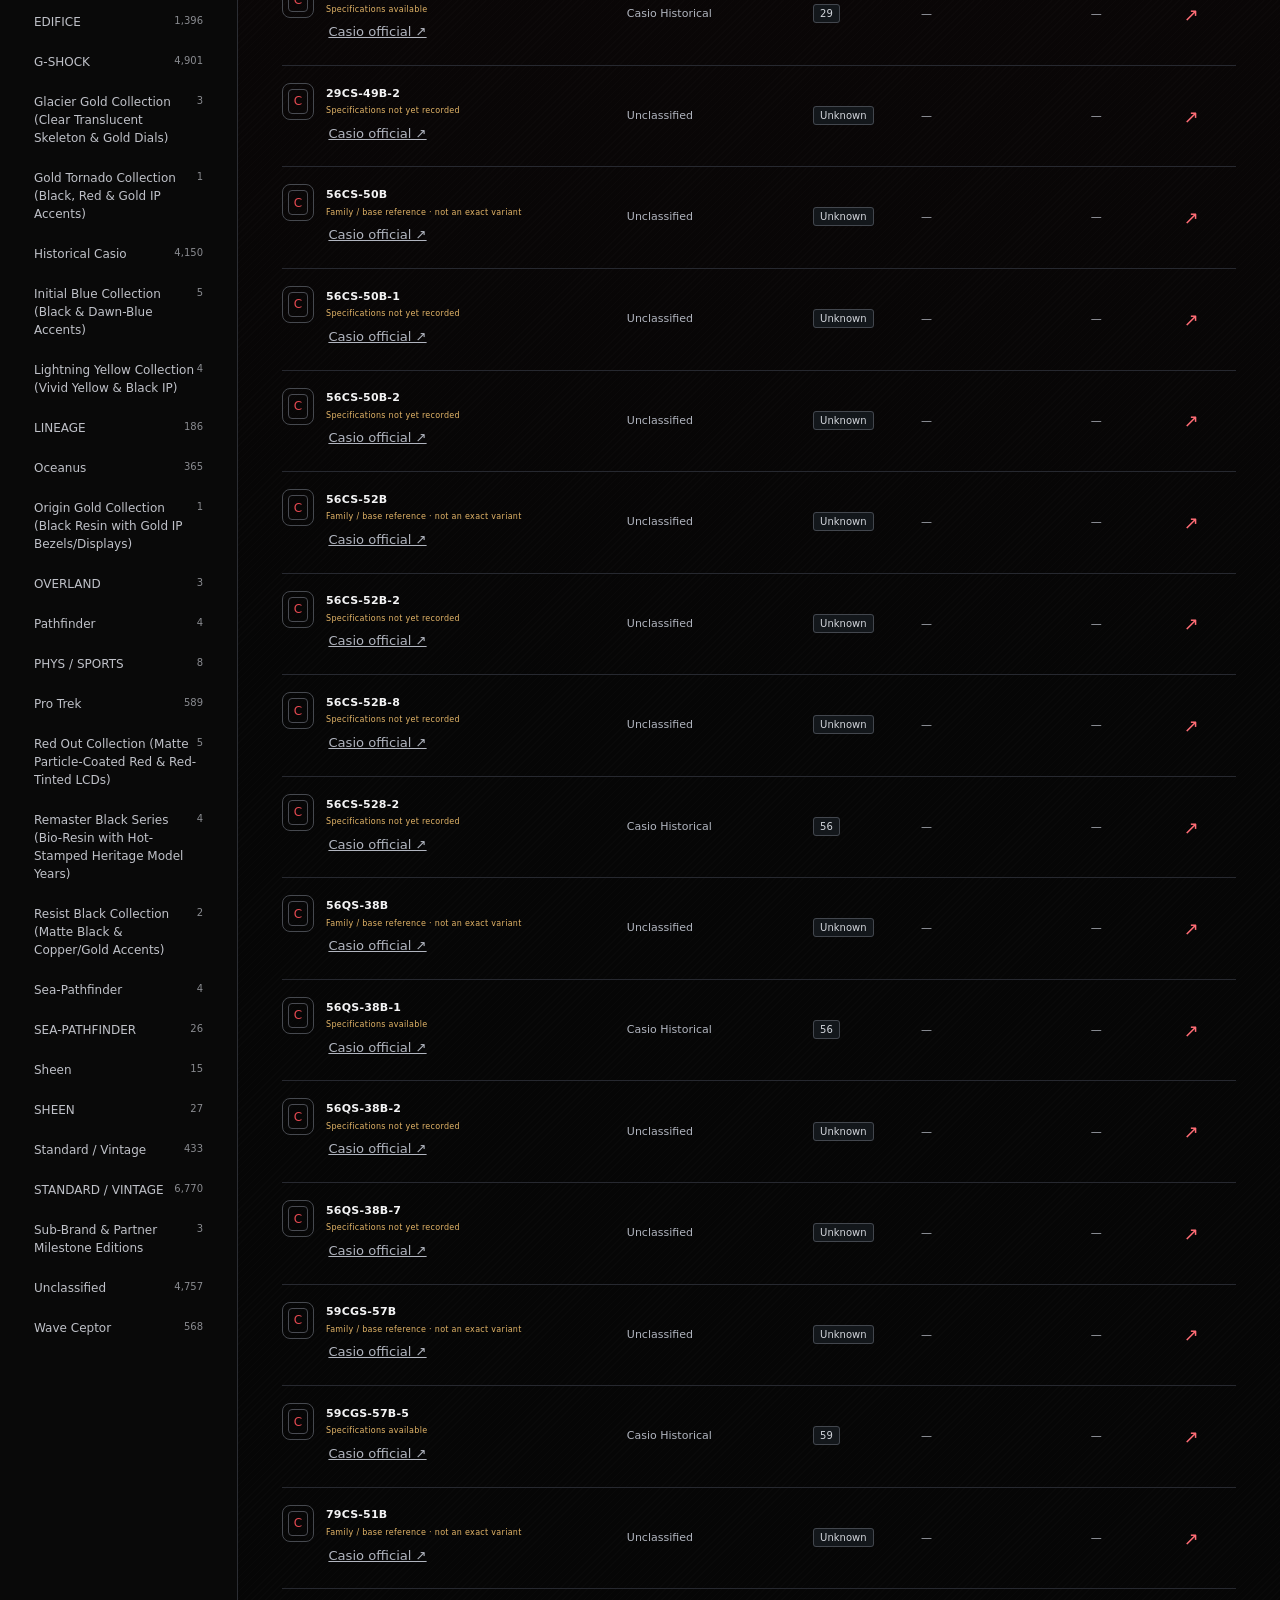
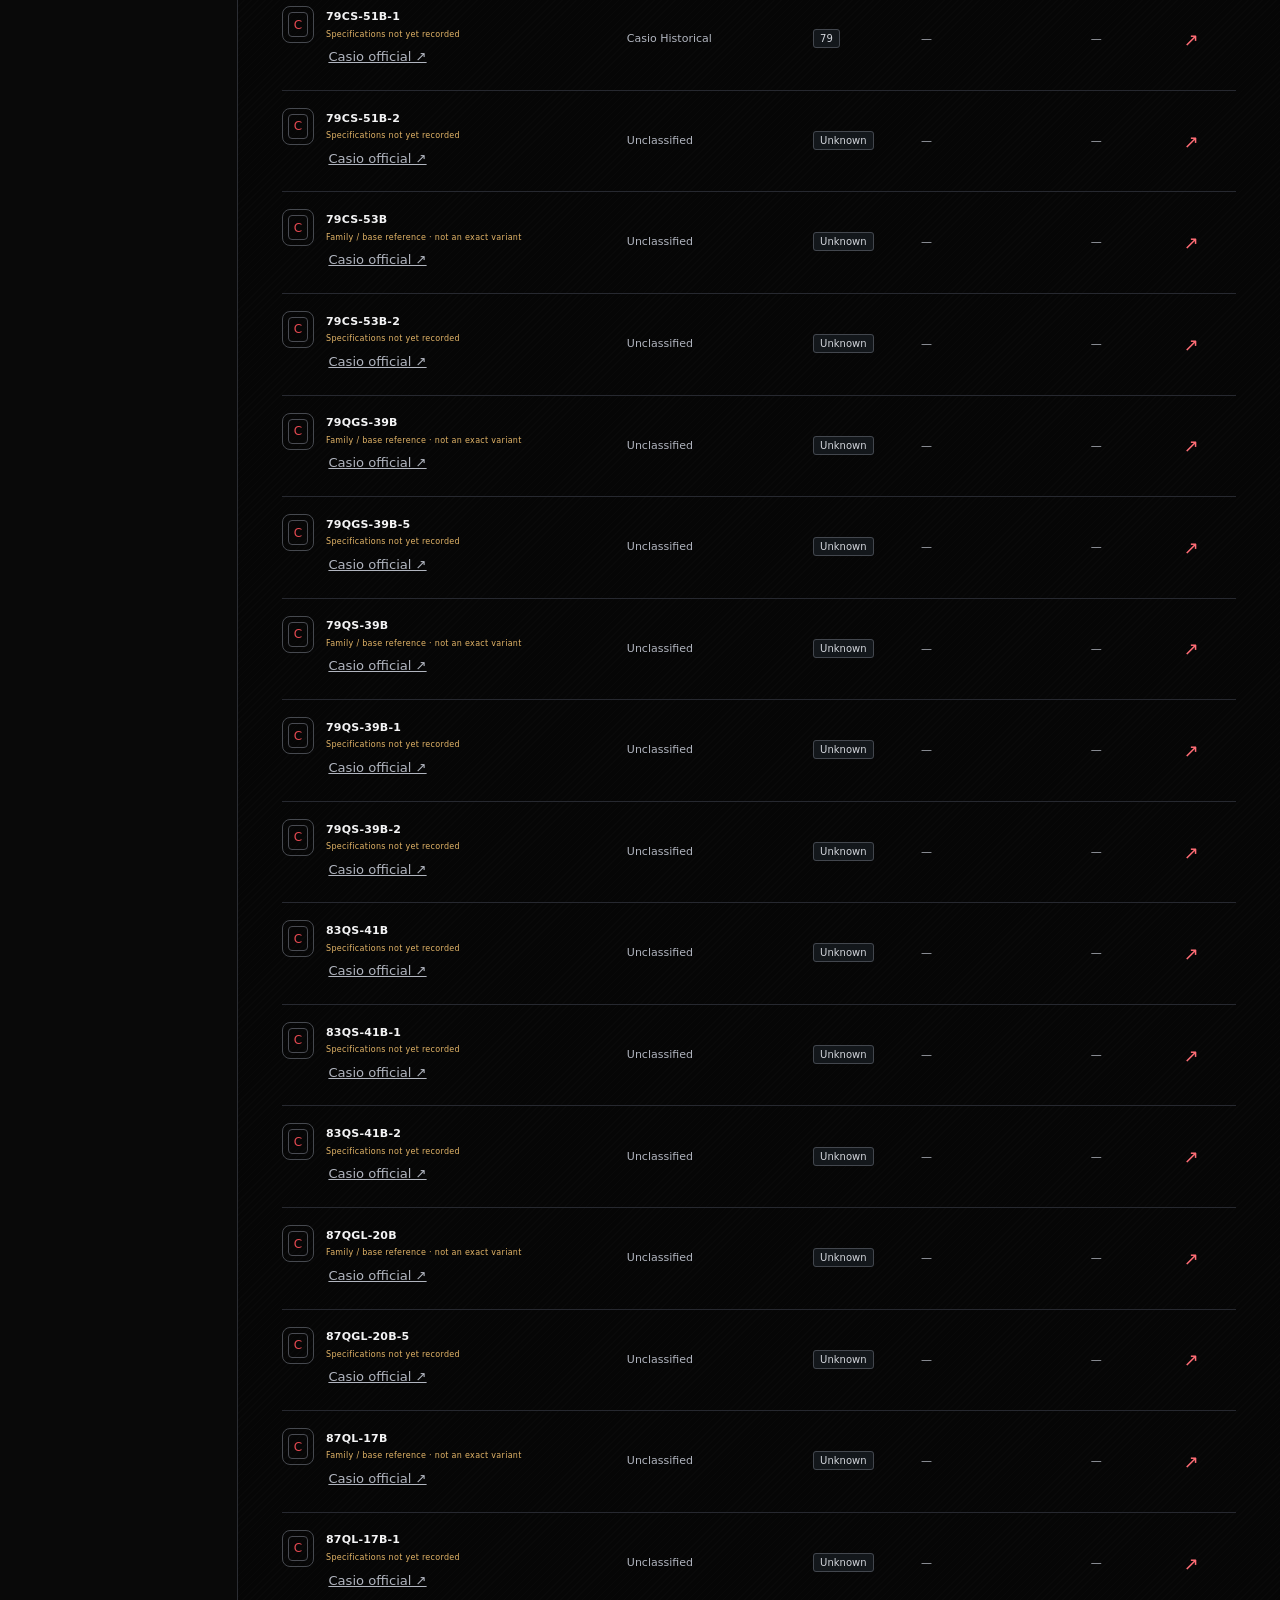
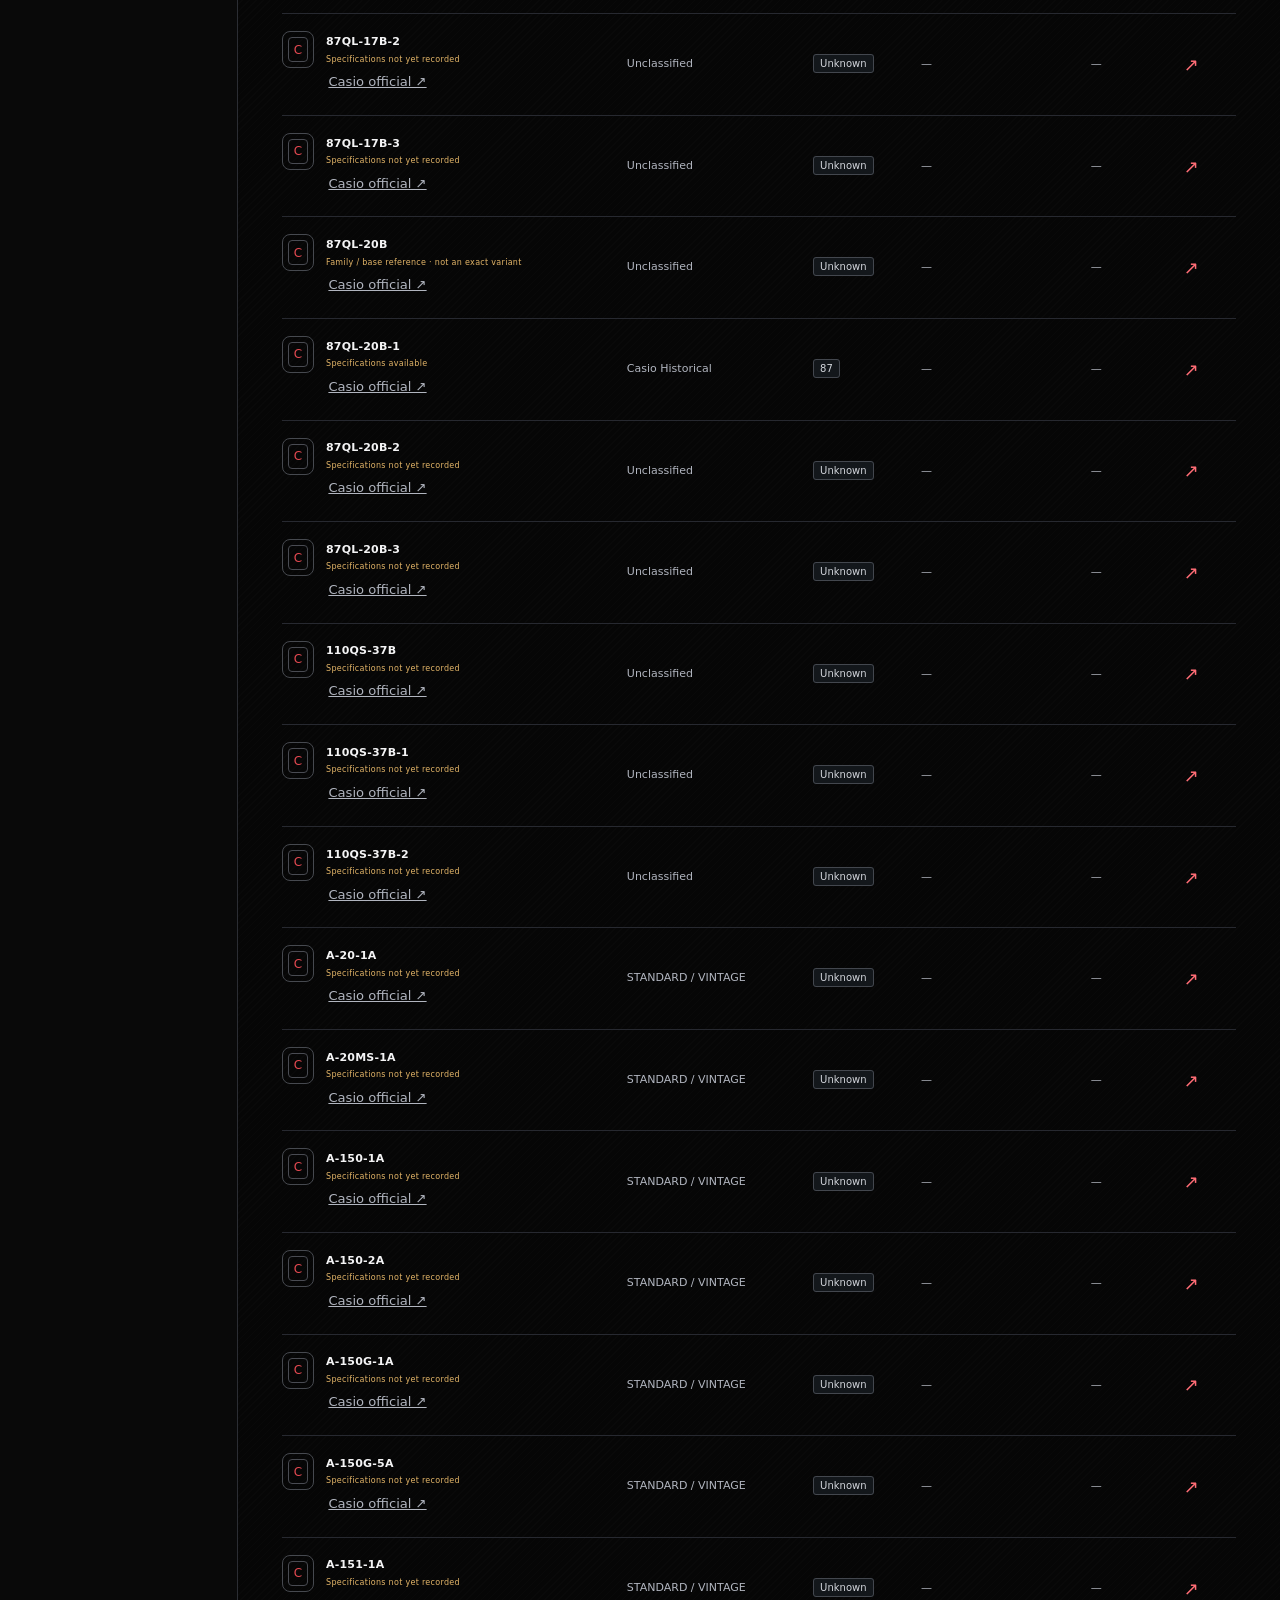
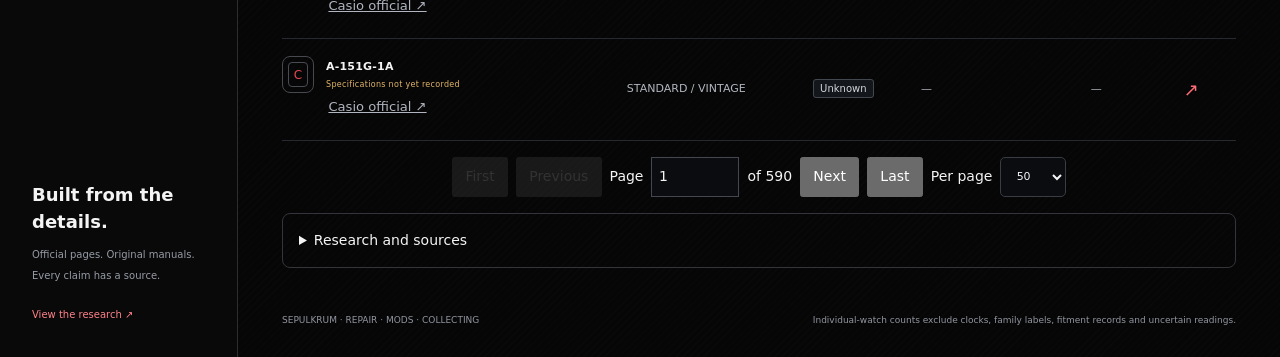
==== commit 1b4e4761: "Correct stale snapshot label and record public catalog audit" ====
--- a/prefixes/index.html
+++ b/prefixes/index.html
@@ -37,7 +37,7 @@
 </details></details>
 <footer><span>SEPULKRUM · REPAIR · MODS · COLLECTING</span><span>Individual-watch counts exclude clocks, family labels, fitment records and uncertain readings.</span></footer></main></div>
 <dialog id="detail" aria-labelledby="detail-title"><div class="dialog-top"><span class="eyebrow">WATCH REFERENCE</span><button id="close" class="close" aria-label="Close watch details">×</button></div><div id="detail-body"></div></dialog>
-<script type="module" src="app.mjs?v=report-loader-fix-20261123"></script><script data-goatcounter="https://sepulkrumdecoder.goatcounter.com/count" data-goatcounter-settings='{"path":"/watch-code-decoder/prefixes/"}' async src="https://gc.zgo.at/count.js"></script>
+<script type="module" src="app.mjs?v=public-audit-20261123"></script><script data-goatcounter="https://sepulkrumdecoder.goatcounter.com/count" data-goatcounter-settings='{"path":"/watch-code-decoder/prefixes/"}' async src="https://gc.zgo.at/count.js"></script>
 <script>(function(){
  const target=document.getElementById("prefixVisitCount");if(!target)return;
  const path="/watch-code-decoder/prefixes/";
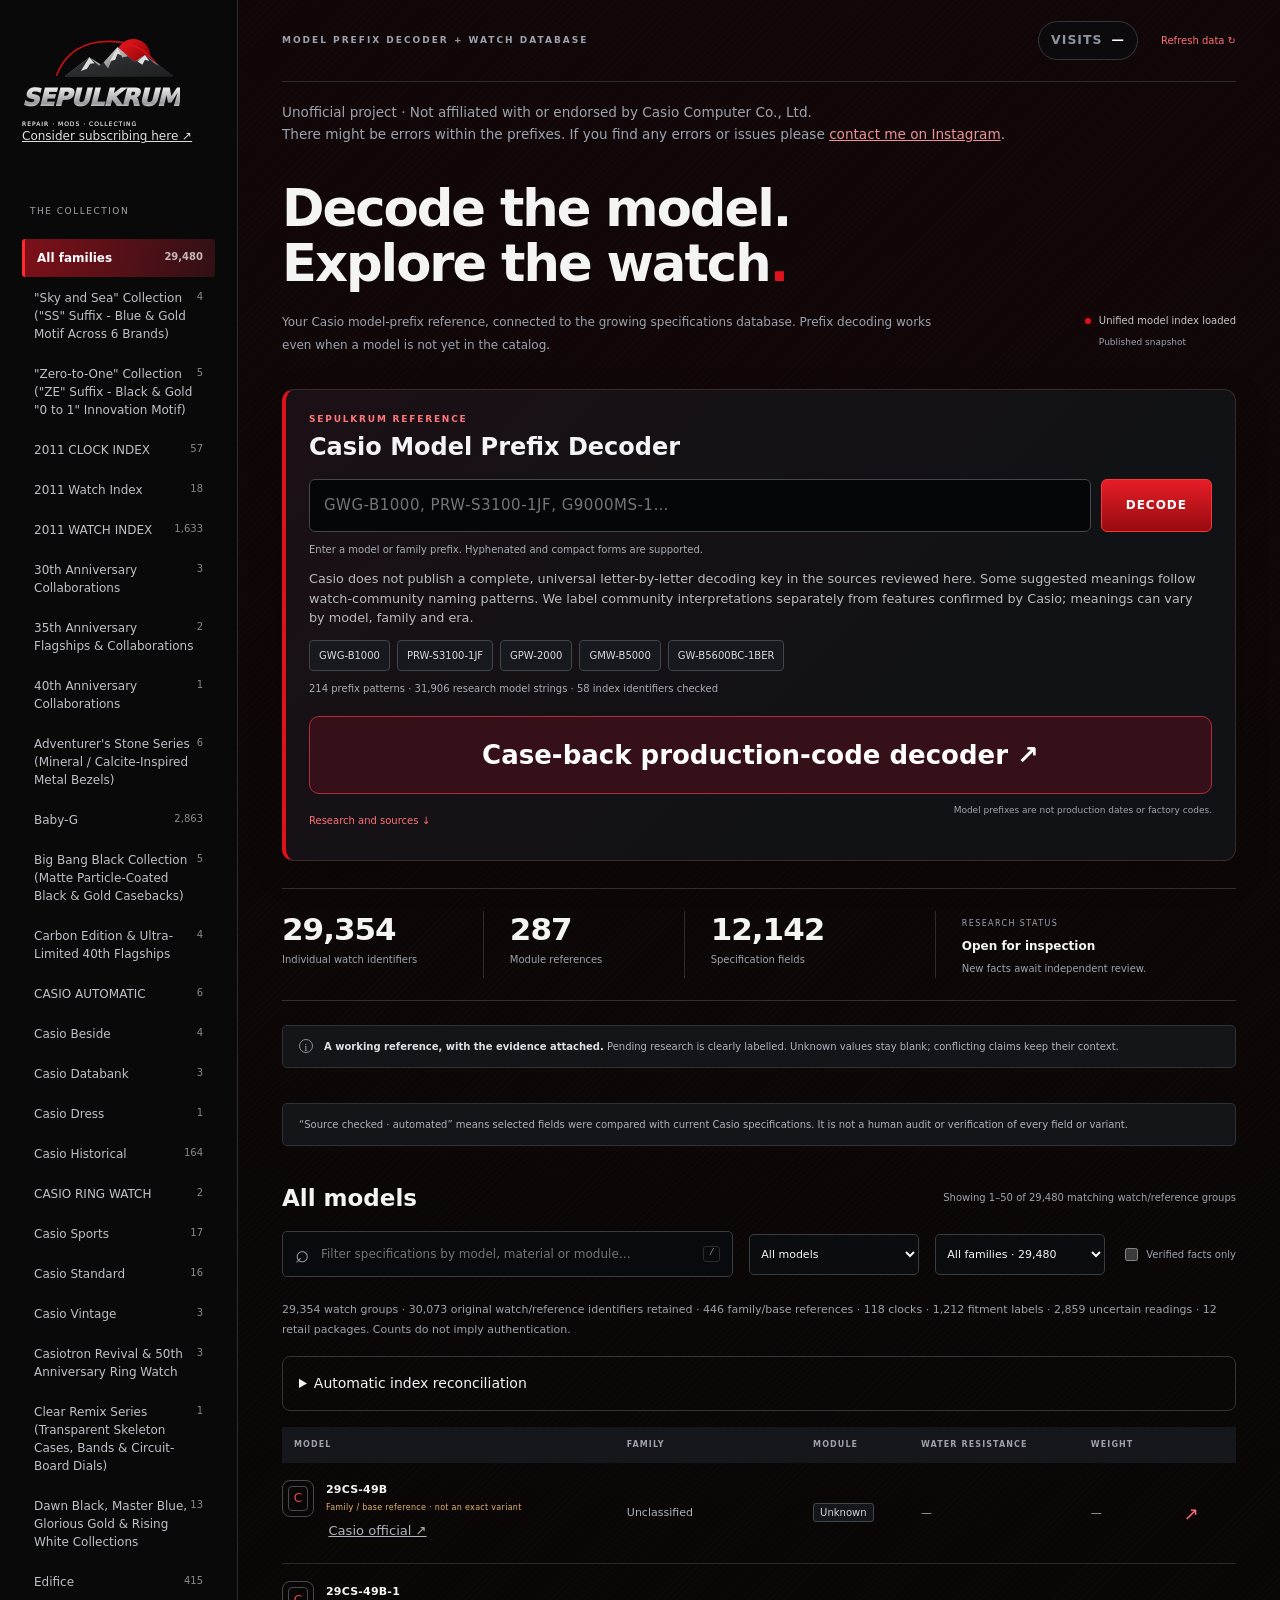
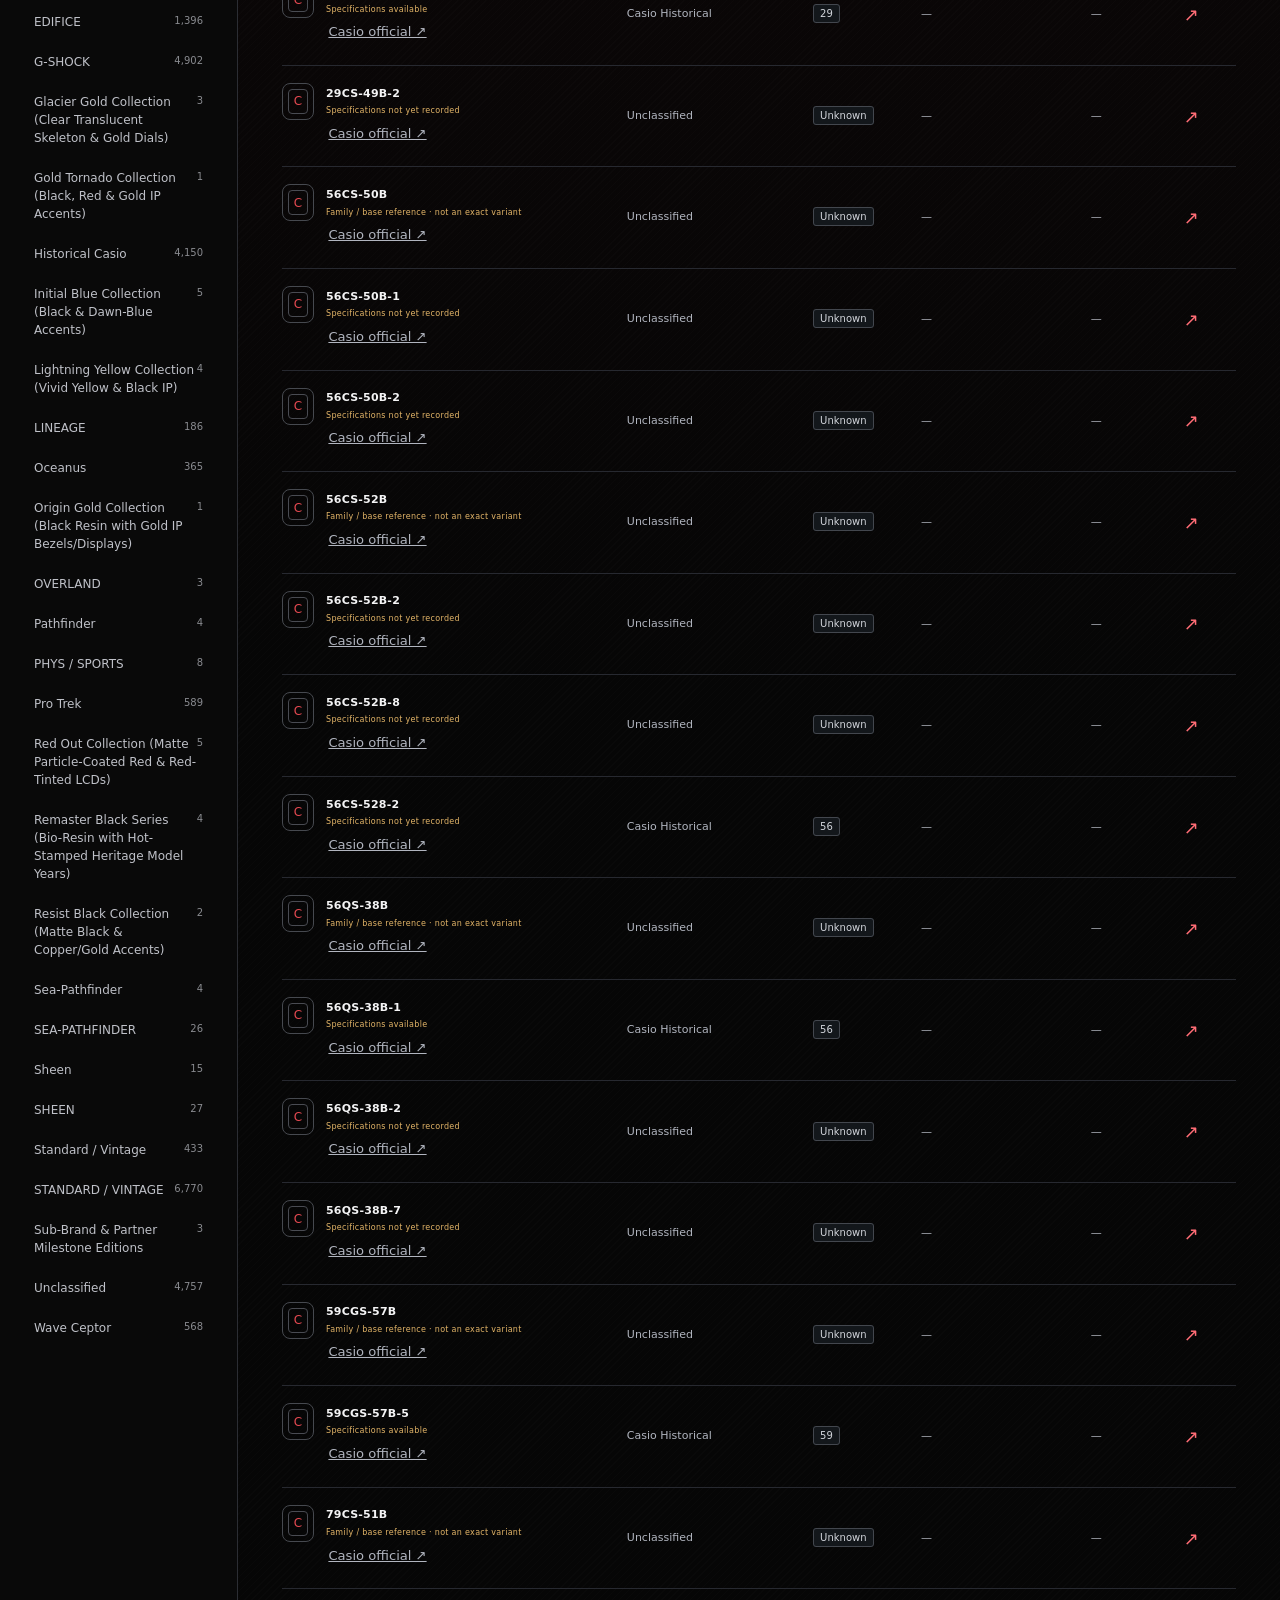
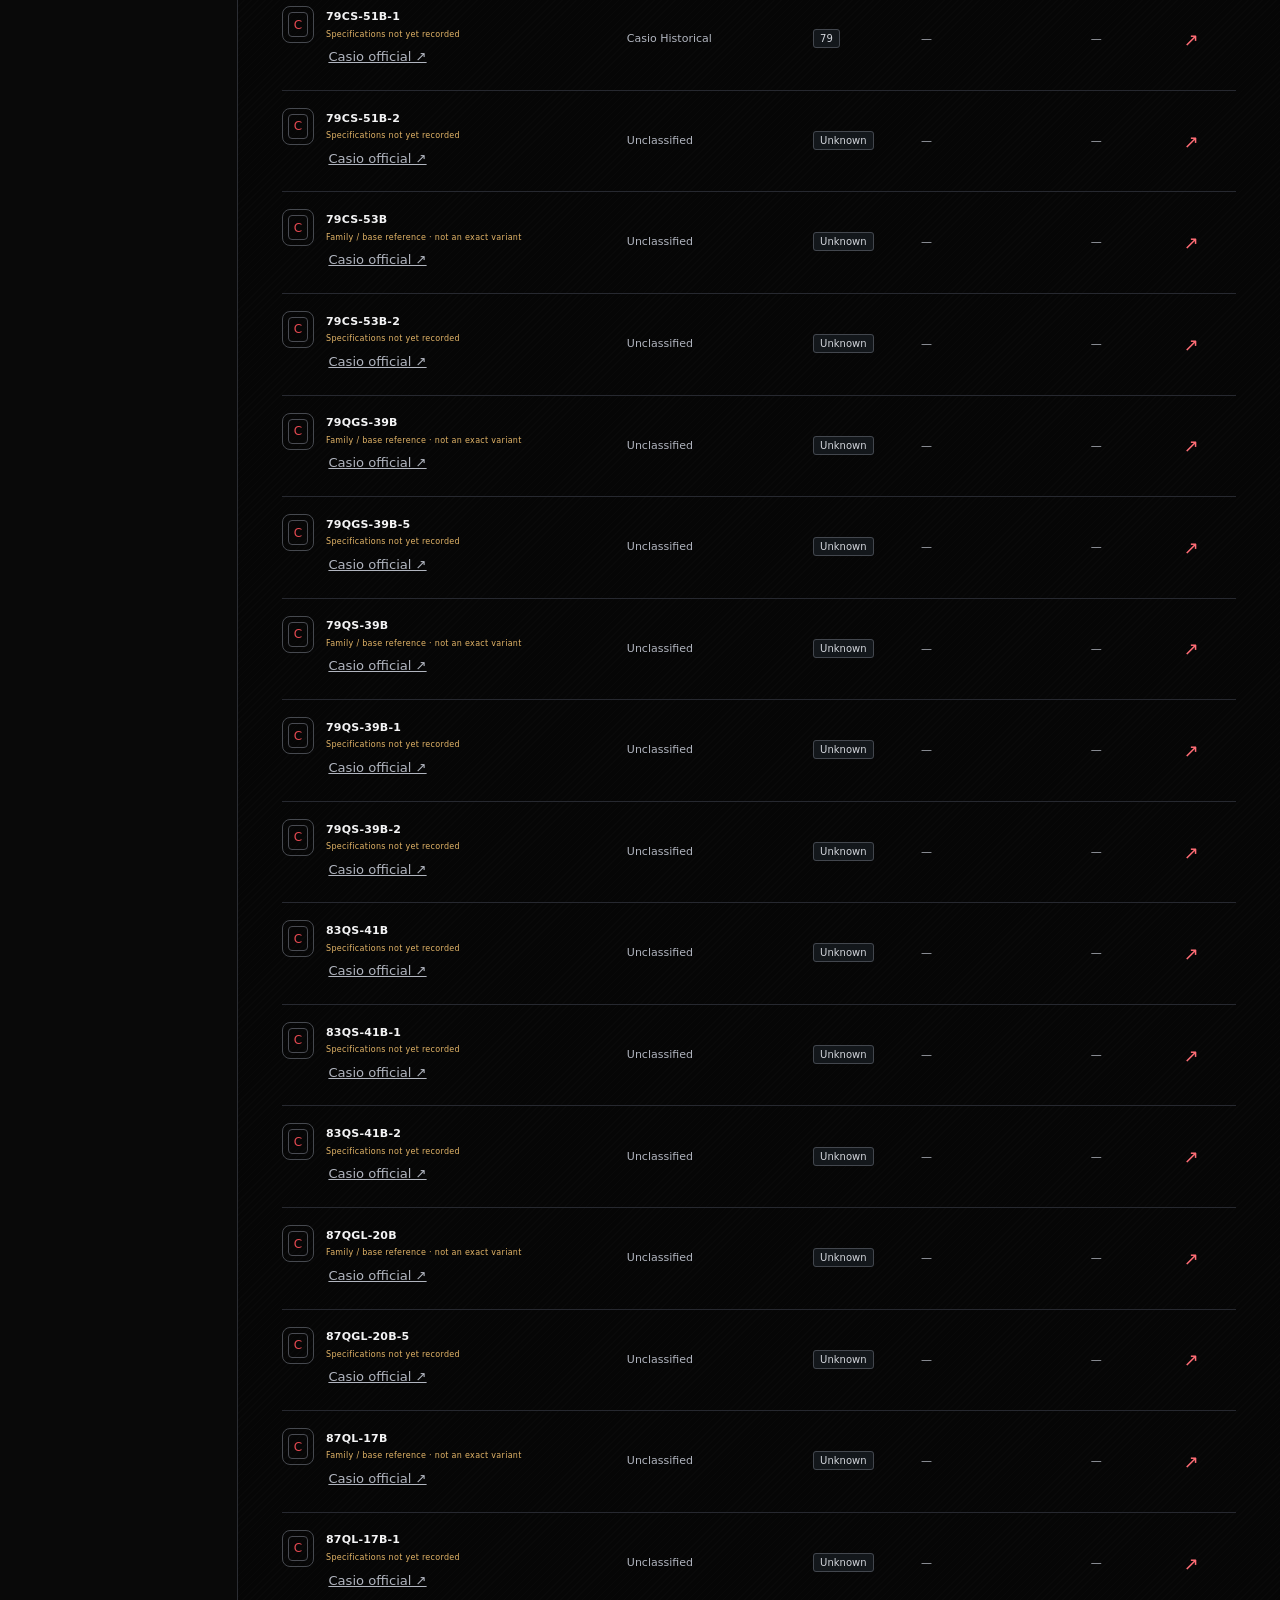
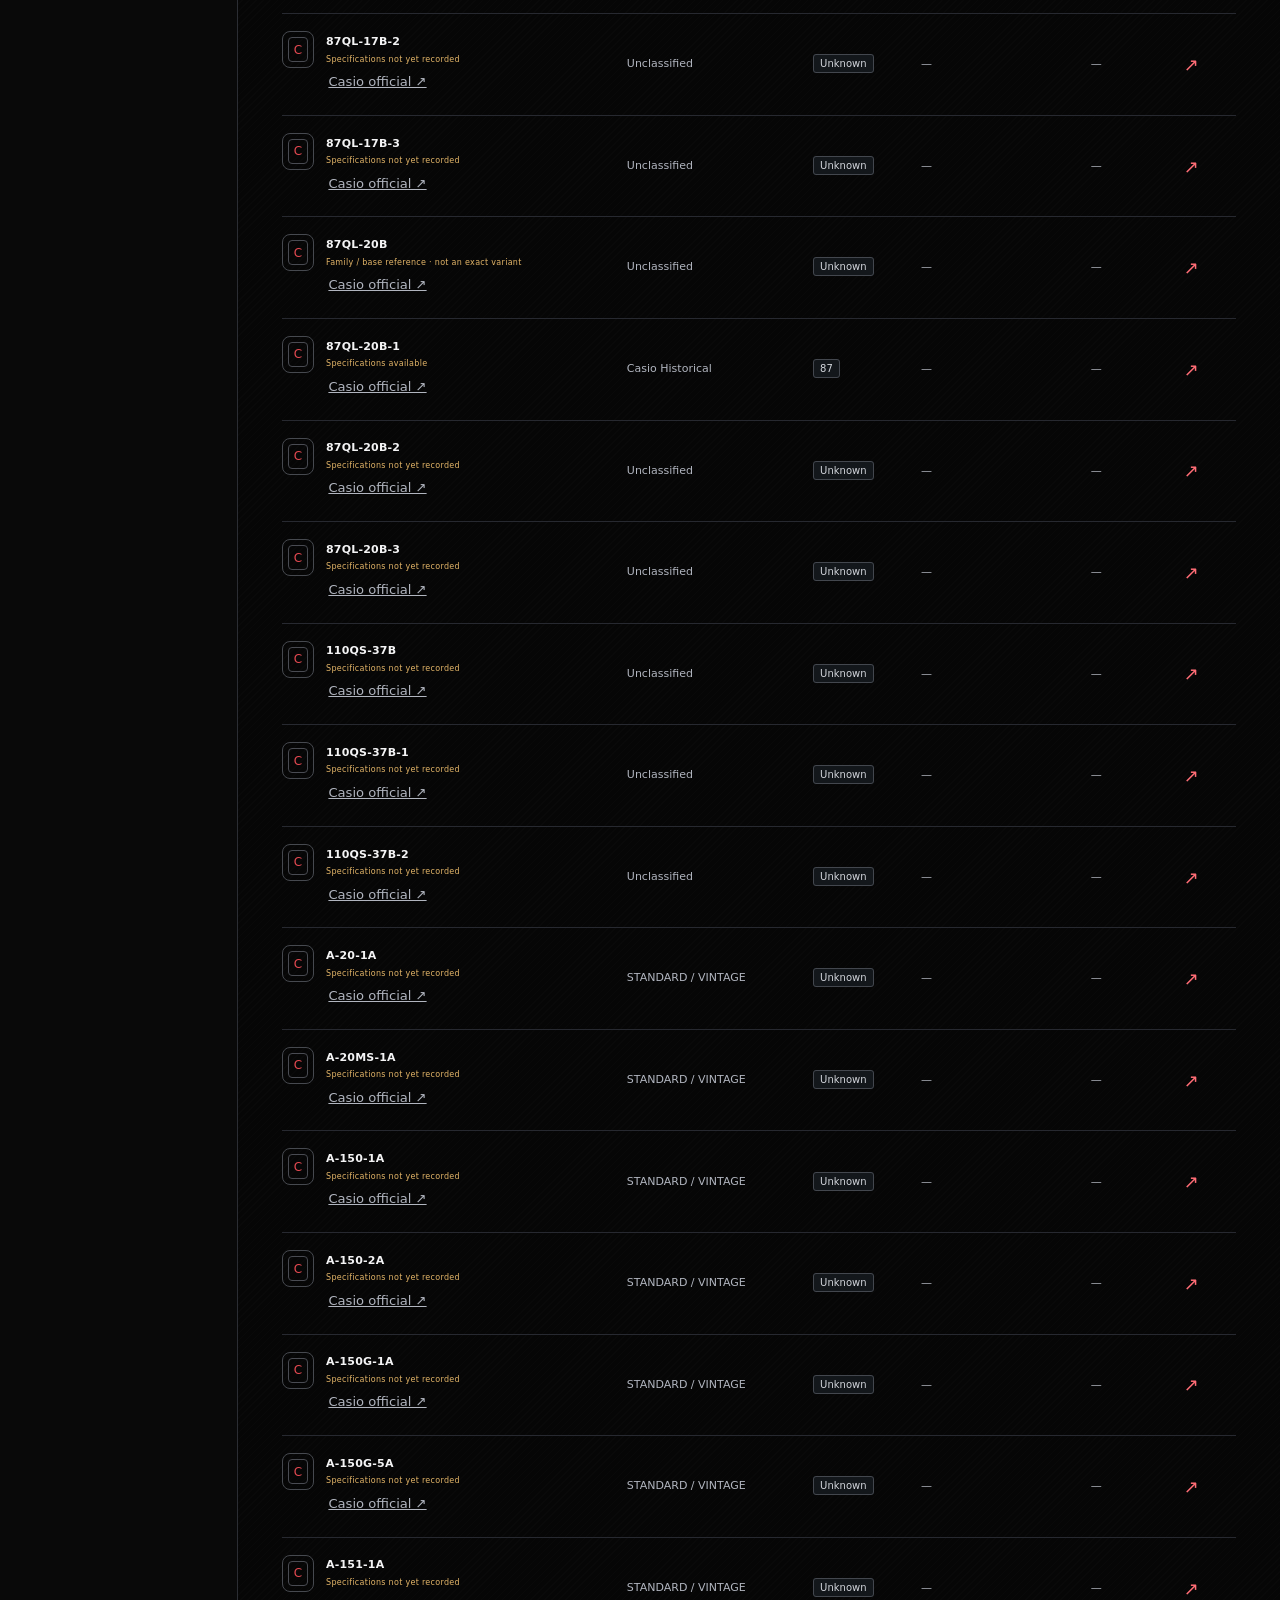
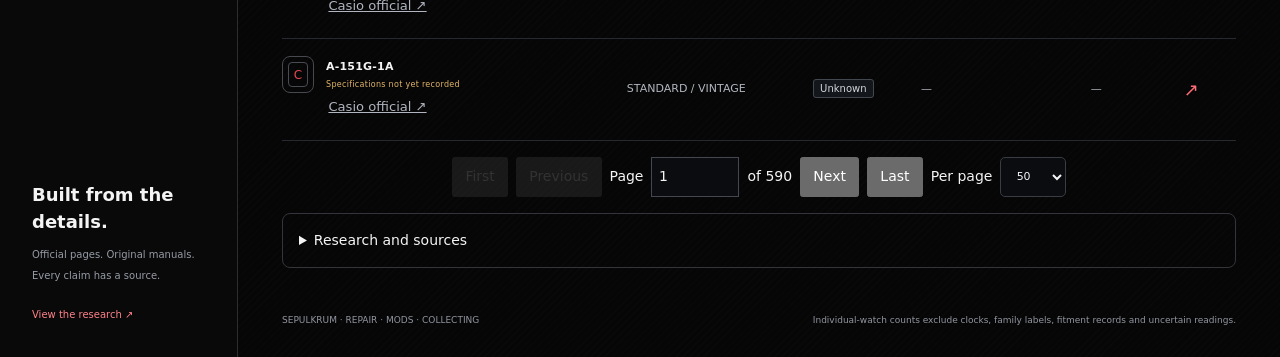
==== commit 301d3561: "Publish grouped GBX prefix and GBX-100SFJ collaboration research" ====
--- a/prefixes/index.html
+++ b/prefixes/index.html
@@ -37,7 +37,7 @@
 </details></details>
 <footer><span>SEPULKRUM · REPAIR · MODS · COLLECTING</span><span>Individual-watch counts exclude clocks, family labels, fitment records and uncertain readings.</span></footer></main></div>
 <dialog id="detail" aria-labelledby="detail-title"><div class="dialog-top"><span class="eyebrow">WATCH REFERENCE</span><button id="close" class="close" aria-label="Close watch details">×</button></div><div id="detail-body"></div></dialog>
-<script type="module" src="app.mjs?v=public-audit-20261123"></script><script data-goatcounter="https://sepulkrumdecoder.goatcounter.com/count" data-goatcounter-settings='{"path":"/watch-code-decoder/prefixes/"}' async src="https://gc.zgo.at/count.js"></script>
+<script type="module" src="app.mjs?v=gbx-sfj-20261126"></script><script data-goatcounter="https://sepulkrumdecoder.goatcounter.com/count" data-goatcounter-settings='{"path":"/watch-code-decoder/prefixes/"}' async src="https://gc.zgo.at/count.js"></script>
 <script>(function(){
  const target=document.getElementById("prefixVisitCount");if(!target)return;
  const path="/watch-code-decoder/prefixes/";
